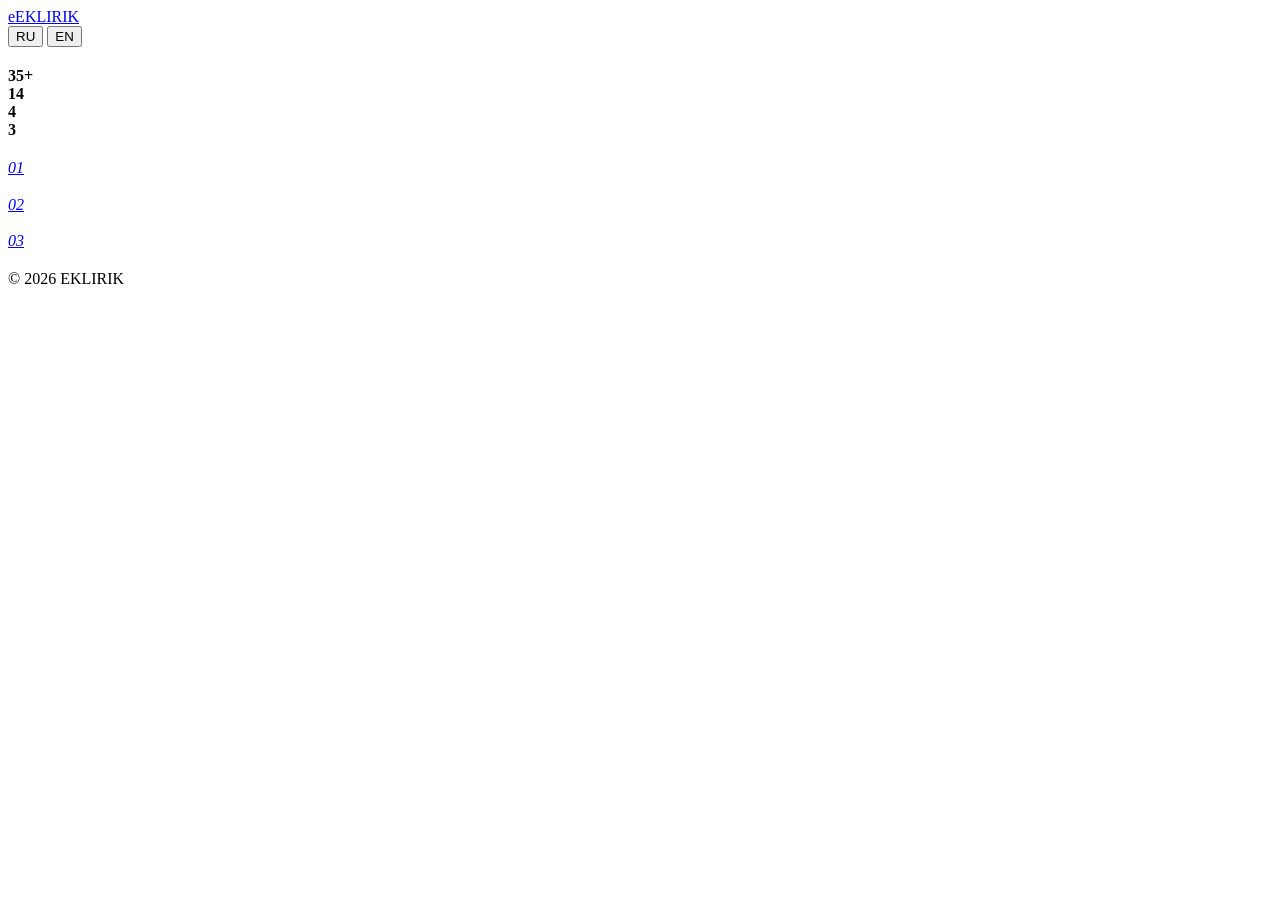
==== index.html @ fb3bee5d "Add files via upload" ====
<!doctype html>
<html lang="ru">
<head>
<meta charset="utf-8">
<meta name="viewport" content="width=device-width, initial-scale=1">
<title>EKLIRIK — 3D, брендинг, игры</title>
<meta name="description" content="Портфолио студии EKLIRIK: 3D-персонажи со скелетом и анимациями, фирменные стили и логотипы, игры для Roblox.">
<meta property="og:title" content="EKLIRIK — 3D, branding, games">
<meta property="og:description" content="3D characters, brand identities and Roblox games.">
<meta property="og:image" content="media/og.jpg">
<meta name="theme-color" content="#0f0f11">
<link rel="icon" href="assets/favicon.svg" type="image/svg+xml">
<link rel="preconnect" href="https://fonts.googleapis.com">
<link rel="preconnect" href="https://fonts.gstatic.com" crossorigin>
<link href="https://fonts.googleapis.com/css2?family=Manrope:wght@400;500;600;700&family=Unbounded:wght@500;600;700;800&display=swap" rel="stylesheet">
<link rel="stylesheet" href="assets/style.css">
</head>
<body>

<header class="top" id="top">
  <a class="brand" href="#hero" aria-label="EKLIRIK">
    <span class="brand__mark">e</span><span class="brand__name">EKLIRIK</span>
  </a>
  <nav class="nav" aria-label="Main">
    <a href="#models" data-i18n="nav_3d"></a>
    <a href="#branding" data-i18n="nav_brand"></a>
    <a href="#games" data-i18n="nav_games"></a>
    <a href="#contact" data-i18n="nav_contact"></a>
  </nav>
  <div class="lang" role="group" aria-label="Language">
    <button type="button" data-lang="ru">RU</button>
    <button type="button" data-lang="en">EN</button>
  </div>
</header>

<main>
  <section class="hero" id="hero">
    <div class="hero__glow" aria-hidden="true"></div>
    <div class="wrap hero__inner">
      <p class="kicker" data-i18n="hero_kicker"></p>
      <h1 class="hero__title" data-i18n-html="hero_title"></h1>
      <p class="hero__text" data-i18n="hero_text"></p>
      <div class="hero__cta">
        <a class="btn btn--accent" href="#models" data-i18n="hero_cta1"></a>
        <a class="btn btn--ghost" href="#contact" data-i18n="hero_cta2"></a>
      </div>
    </div>
    <div class="marquee" aria-hidden="true"><div class="marquee__track" id="marquee"></div></div>
    <div class="wrap stats">
      <div class="stat"><b>35+</b><span data-i18n="s1"></span></div>
      <div class="stat"><b>14</b><span data-i18n="s2"></span></div>
      <div class="stat"><b>4</b><span data-i18n="s3"></span></div>
      <div class="stat"><b>3</b><span data-i18n="s4"></span></div>
    </div>
  </section>

  <section class="services wrap" aria-labelledby="srv-t">
    <h2 class="services__title" id="srv-t" data-i18n="srv_t"></h2>
    <div class="services__grid">
      <a class="srv" href="#models"><i>01</i><h3 data-i18n="srv1_t"></h3><p data-i18n="srv1_d"></p></a>
      <a class="srv" href="#branding"><i>02</i><h3 data-i18n="srv2_t"></h3><p data-i18n="srv2_d"></p></a>
      <a class="srv" href="#games"><i>03</i><h3 data-i18n="srv3_t"></h3><p data-i18n="srv3_d"></p></a>
    </div>
  </section>

  <section class="section" id="models">
    <div class="wrap">
      <div class="head">
        <p class="kicker" data-i18n="sec3d_k"></p>
        <h2 data-i18n="sec3d_t"></h2>
        <p class="head__text" data-i18n="sec3d_d"></p>
      </div>
      <div class="grid3d" id="grid3d"></div>
    </div>
  </section>

  <section class="section section--paper" id="branding">
    <div class="wrap">
      <div class="head">
        <p class="kicker" data-i18n="secbrand_k"></p>
        <h2 data-i18n="secbrand_t"></h2>
        <p class="head__text" data-i18n="secbrand_d"></p>
      </div>
      <div class="brands" id="brands"></div>
    </div>
  </section>

  <section class="section section--dark" id="games">
    <div class="wrap">
      <div class="head">
        <p class="kicker" data-i18n="secgames_k"></p>
        <h2 data-i18n="secgames_t"></h2>
        <p class="head__text" data-i18n="secgames_d"></p>
      </div>
      <div class="games" id="gamesList"></div>
    </div>
  </section>

  <section class="contact" id="contact">
    <div class="wrap contact__inner">
      <h2 data-i18n-html="contact_t"></h2>
      <div>
        <p data-i18n="contact_d"></p>
        <div class="contact__btns" id="contactBtns"></div>
      </div>
    </div>
  </section>
</main>

<footer class="foot wrap">
  <span>© 2026 EKLIRIK</span>
  <span data-i18n="footer"></span>
</footer>

<!-- Окно просмотра работы -->
<div class="modal" id="modal" role="dialog" aria-modal="true" aria-labelledby="mTitle" hidden>
  <div class="modal__box">
    <div class="viewer">
      <div class="stage" id="stage"><div class="stage__inner" id="stageInner"></div></div>
      <button class="vbtn vbtn--prev" id="shotPrev" type="button" aria-label="‹">‹</button>
      <button class="vbtn vbtn--next" id="shotNext" type="button" aria-label="›">›</button>
      <div class="tools">
        <button type="button" id="zOut" data-i18n-title="m_zoom_out">−</button>
        <button type="button" id="zFit" data-i18n-title="m_fit">⤢</button>
        <button type="button" id="zIn" data-i18n-title="m_zoom_in">+</button>
        <button type="button" id="zFull" data-i18n-title="m_full">⛶</button>
      </div>
      <p class="hint" id="hint"></p>
      <div class="thumbs" id="thumbs"></div>
    </div>
    <aside class="info" id="info"></aside>
    <button class="close" id="mClose" type="button" data-i18n-title="m_close" aria-label="Close">×</button>
  </div>
</div>

<script src="assets/media.js"></script>
<script src="assets/content.js"></script>
<script src="assets/app.js"></script>
</body>
</html>
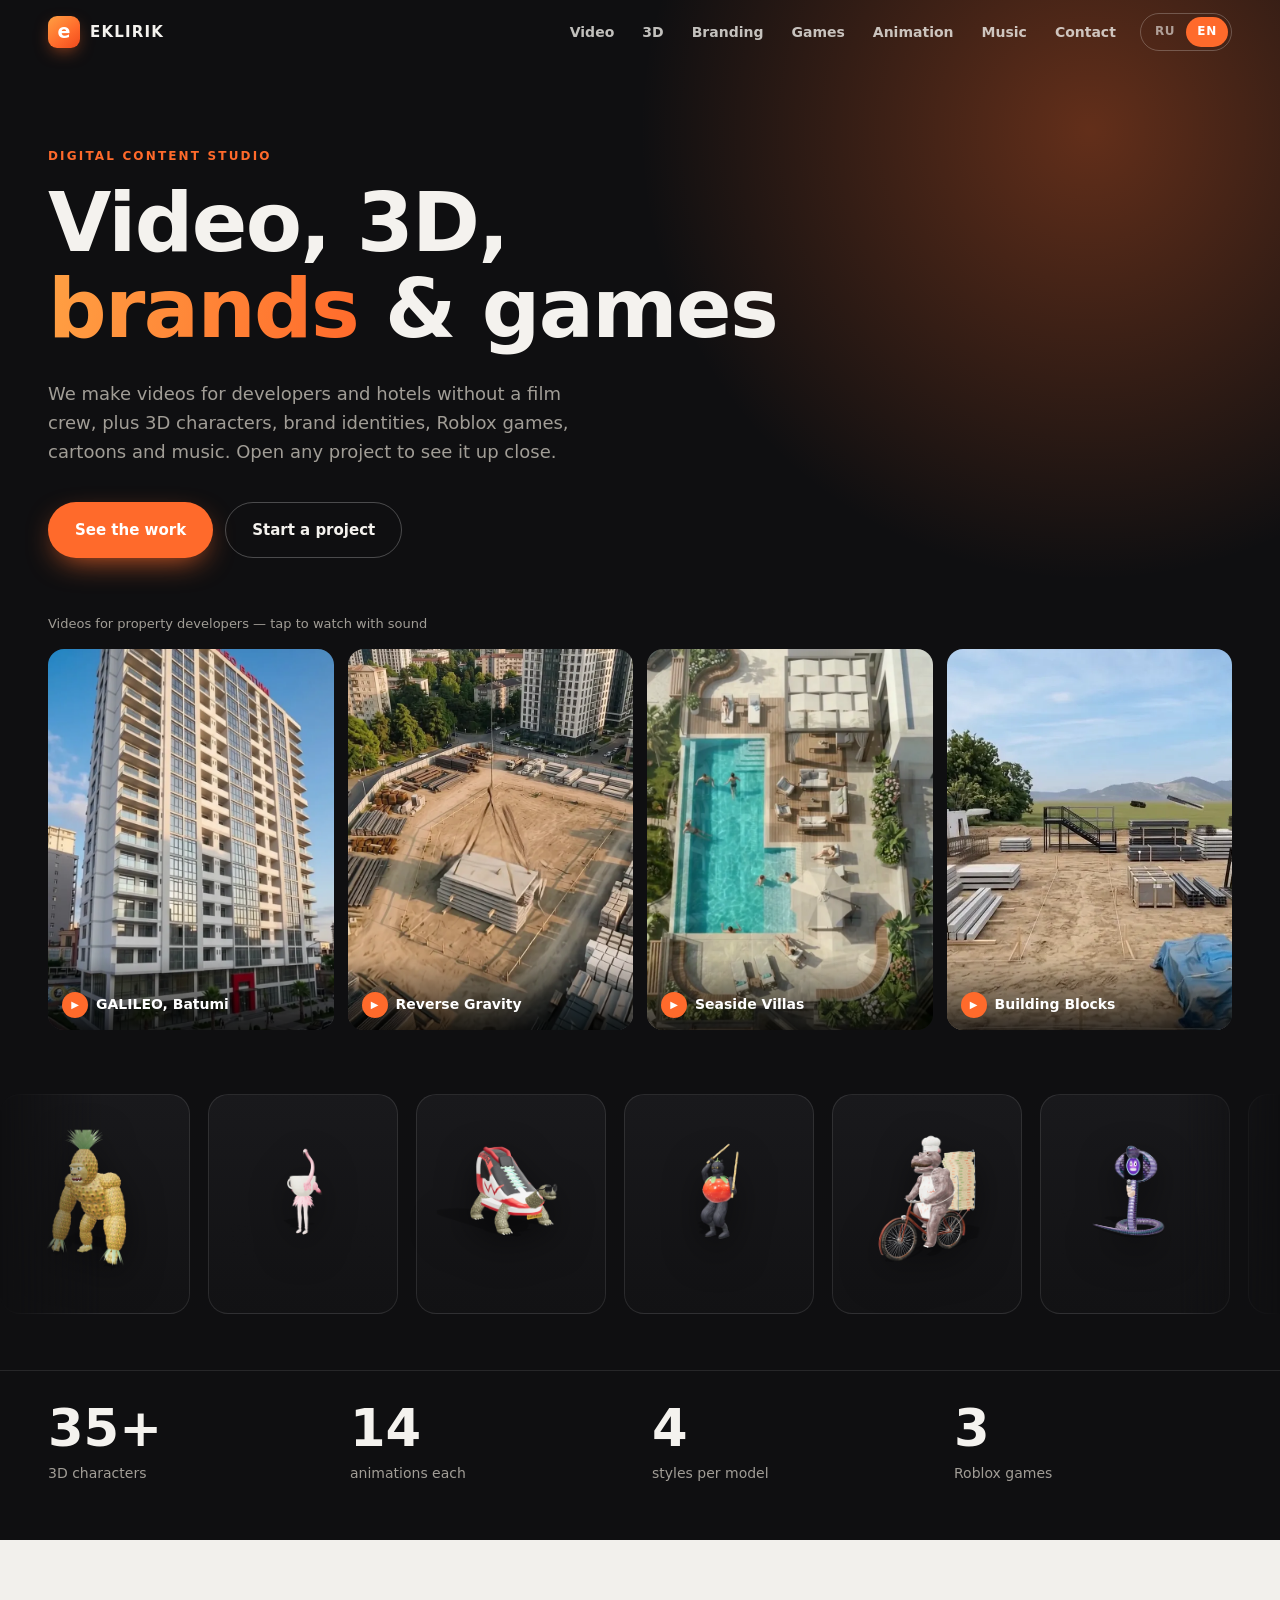
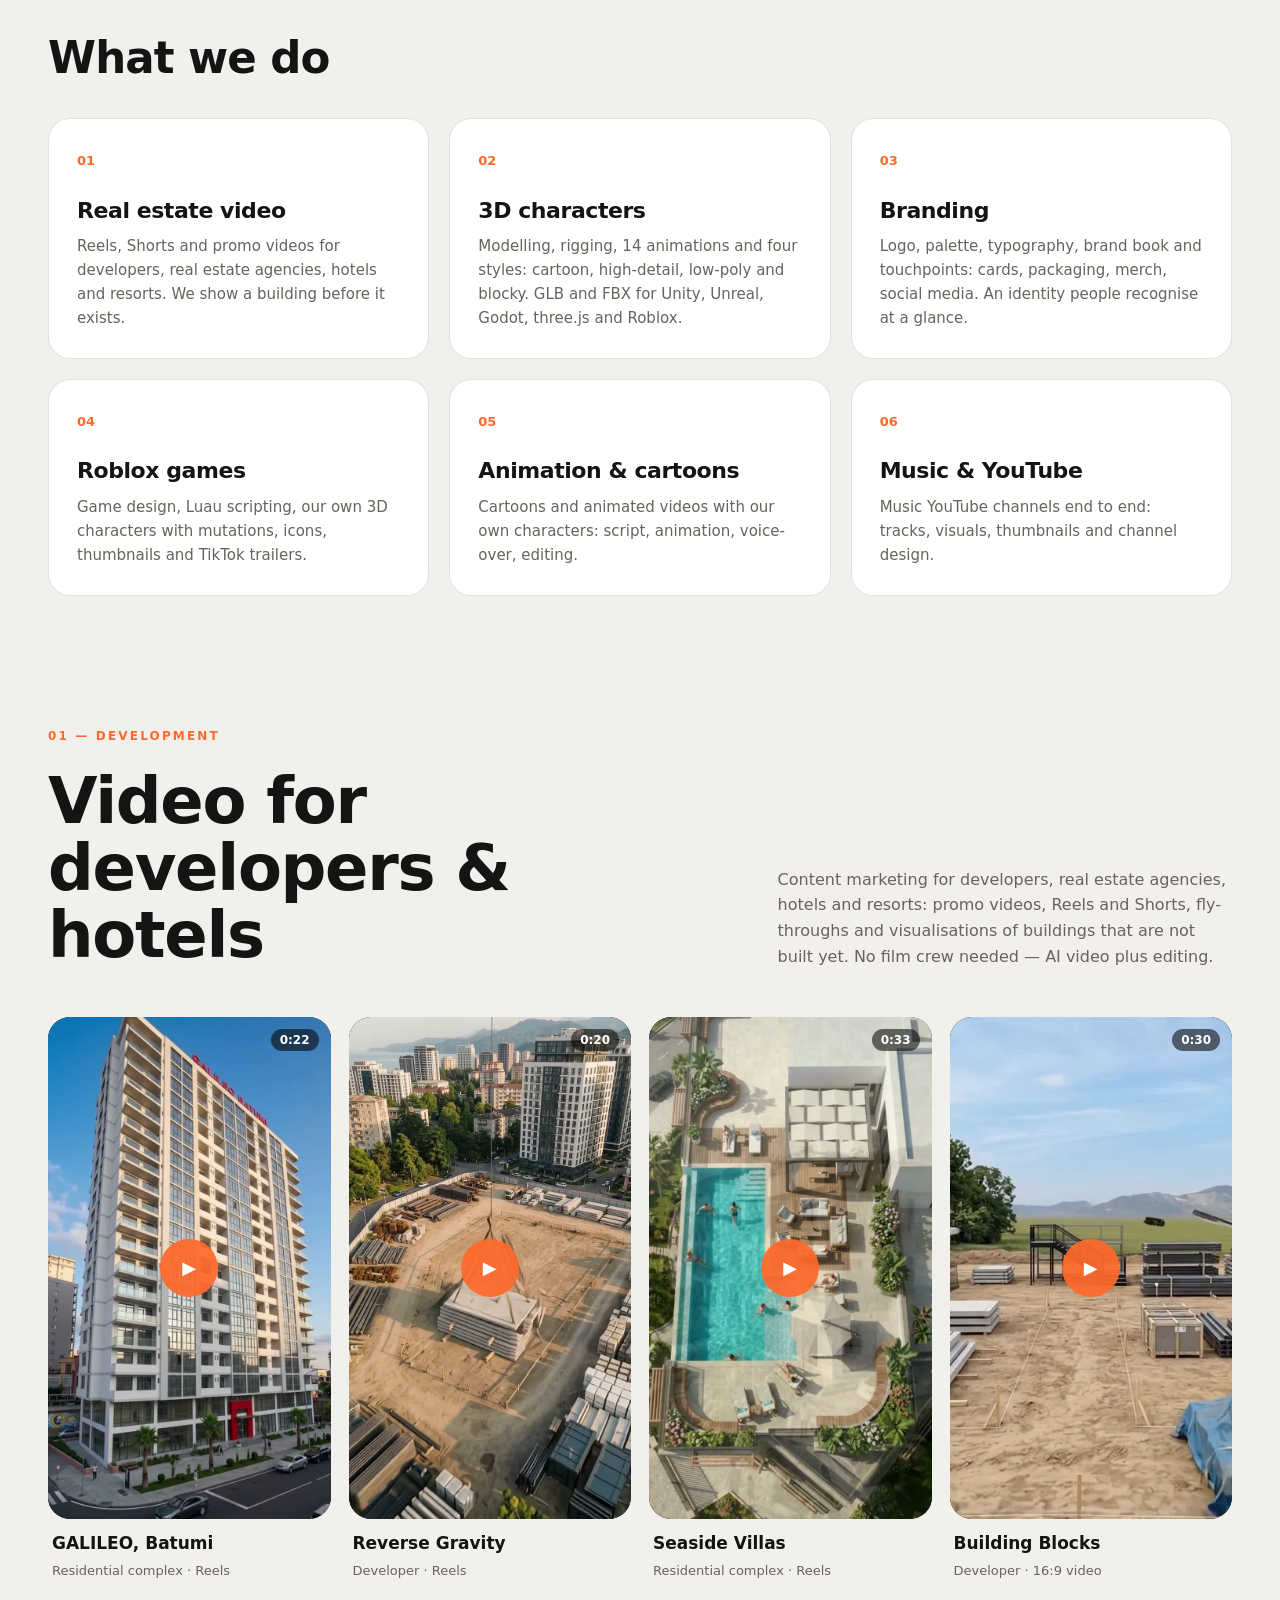
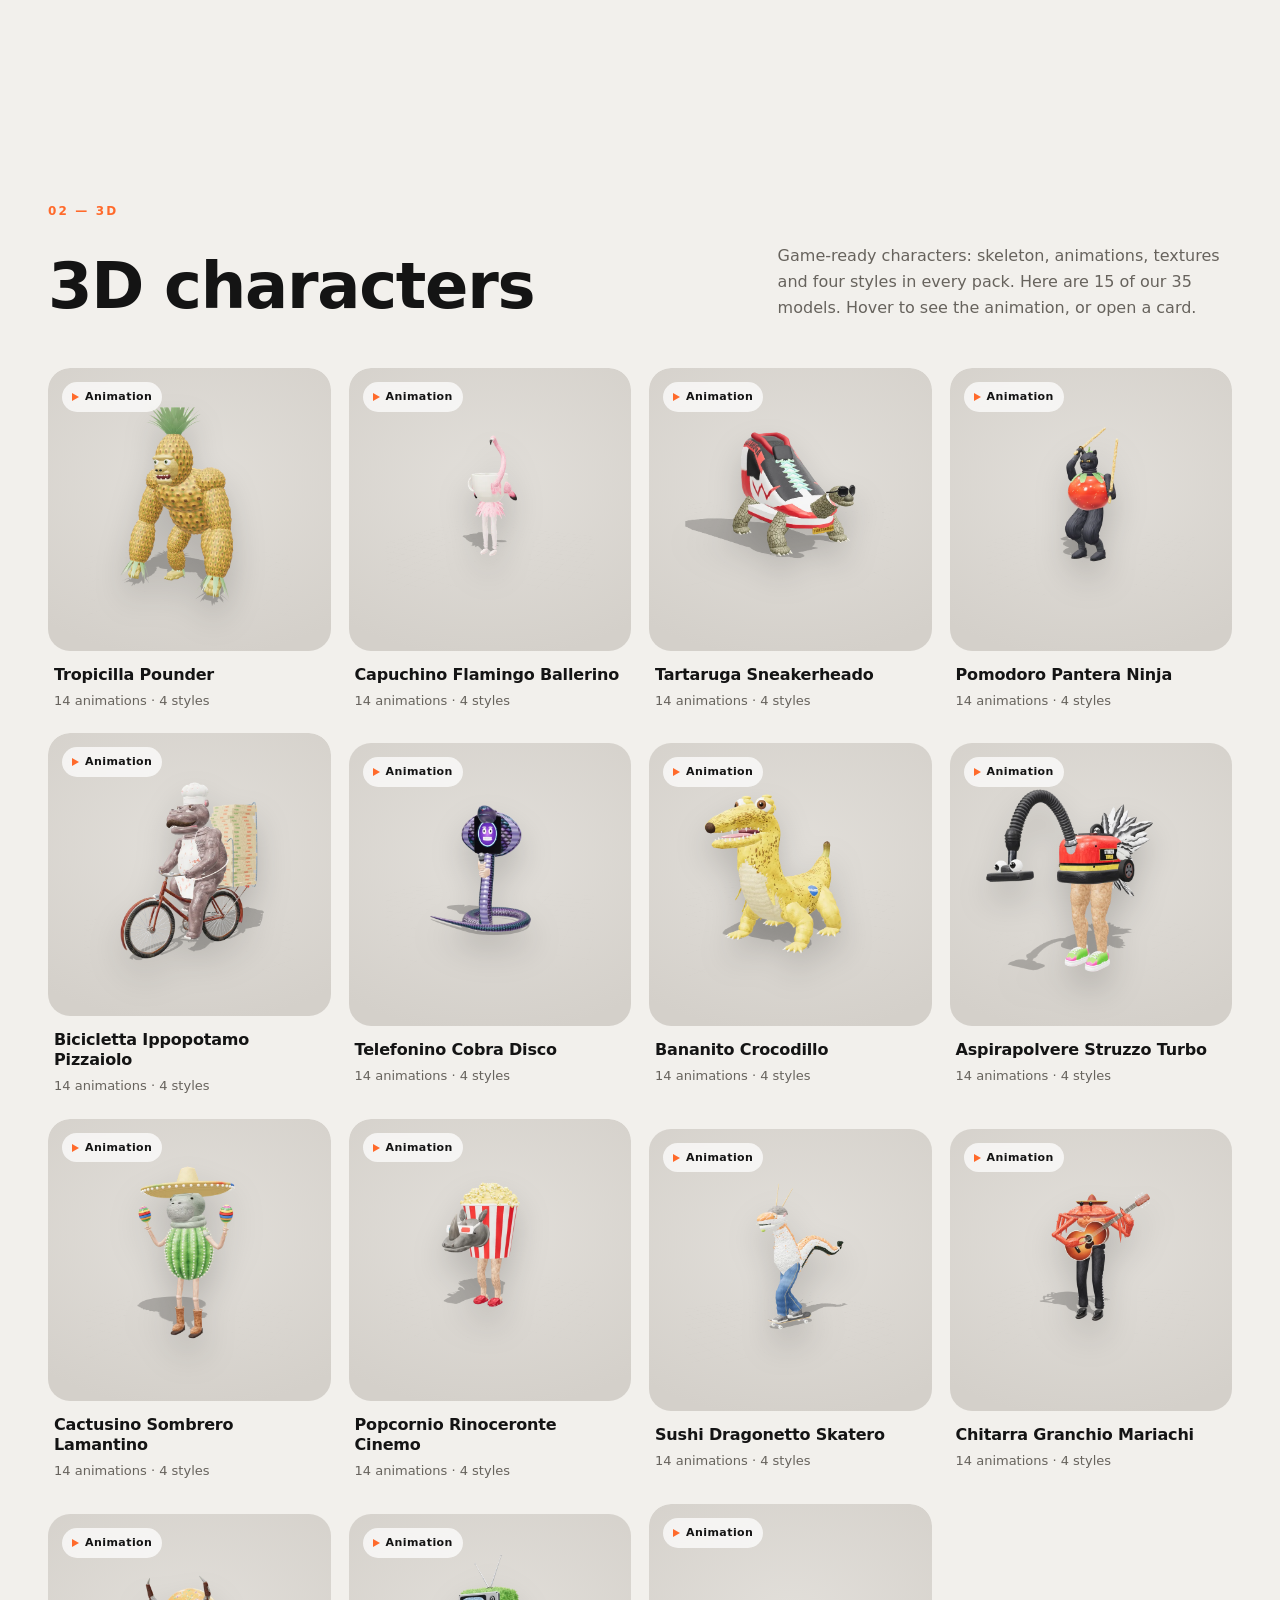
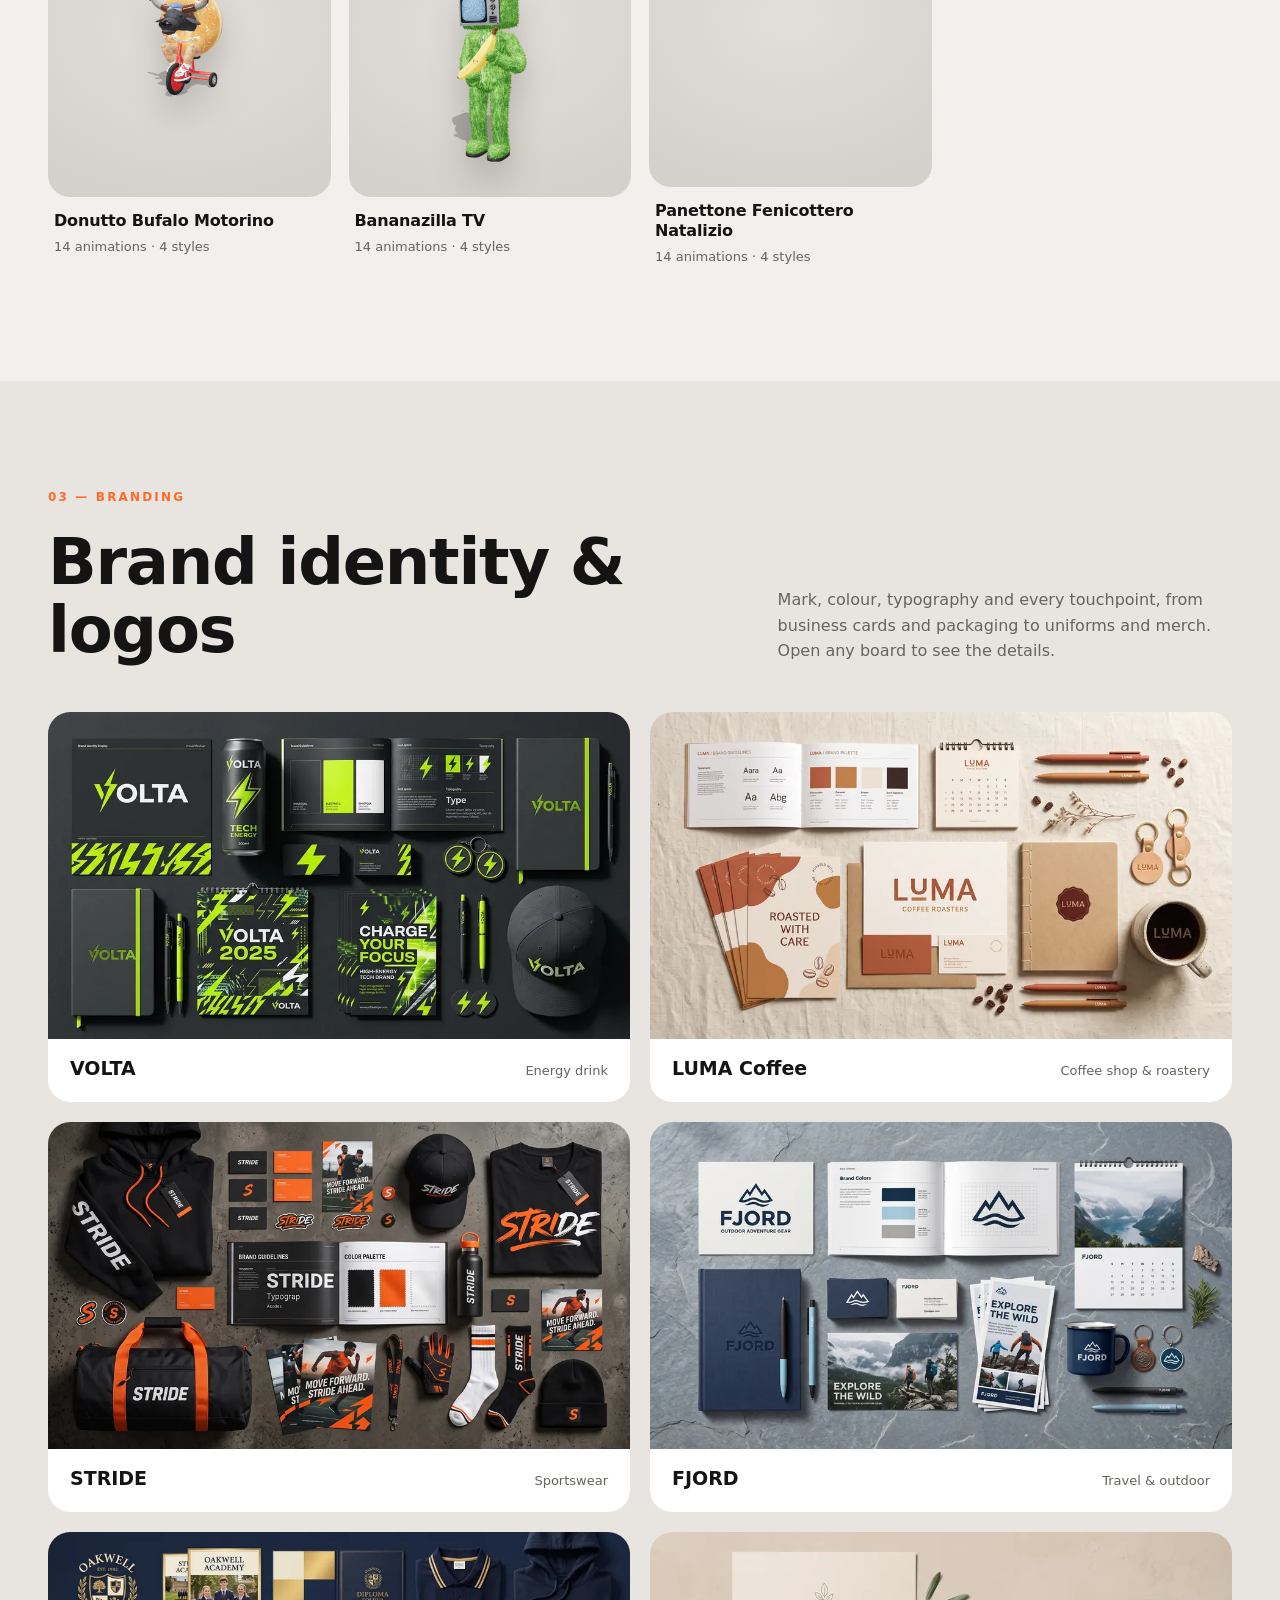
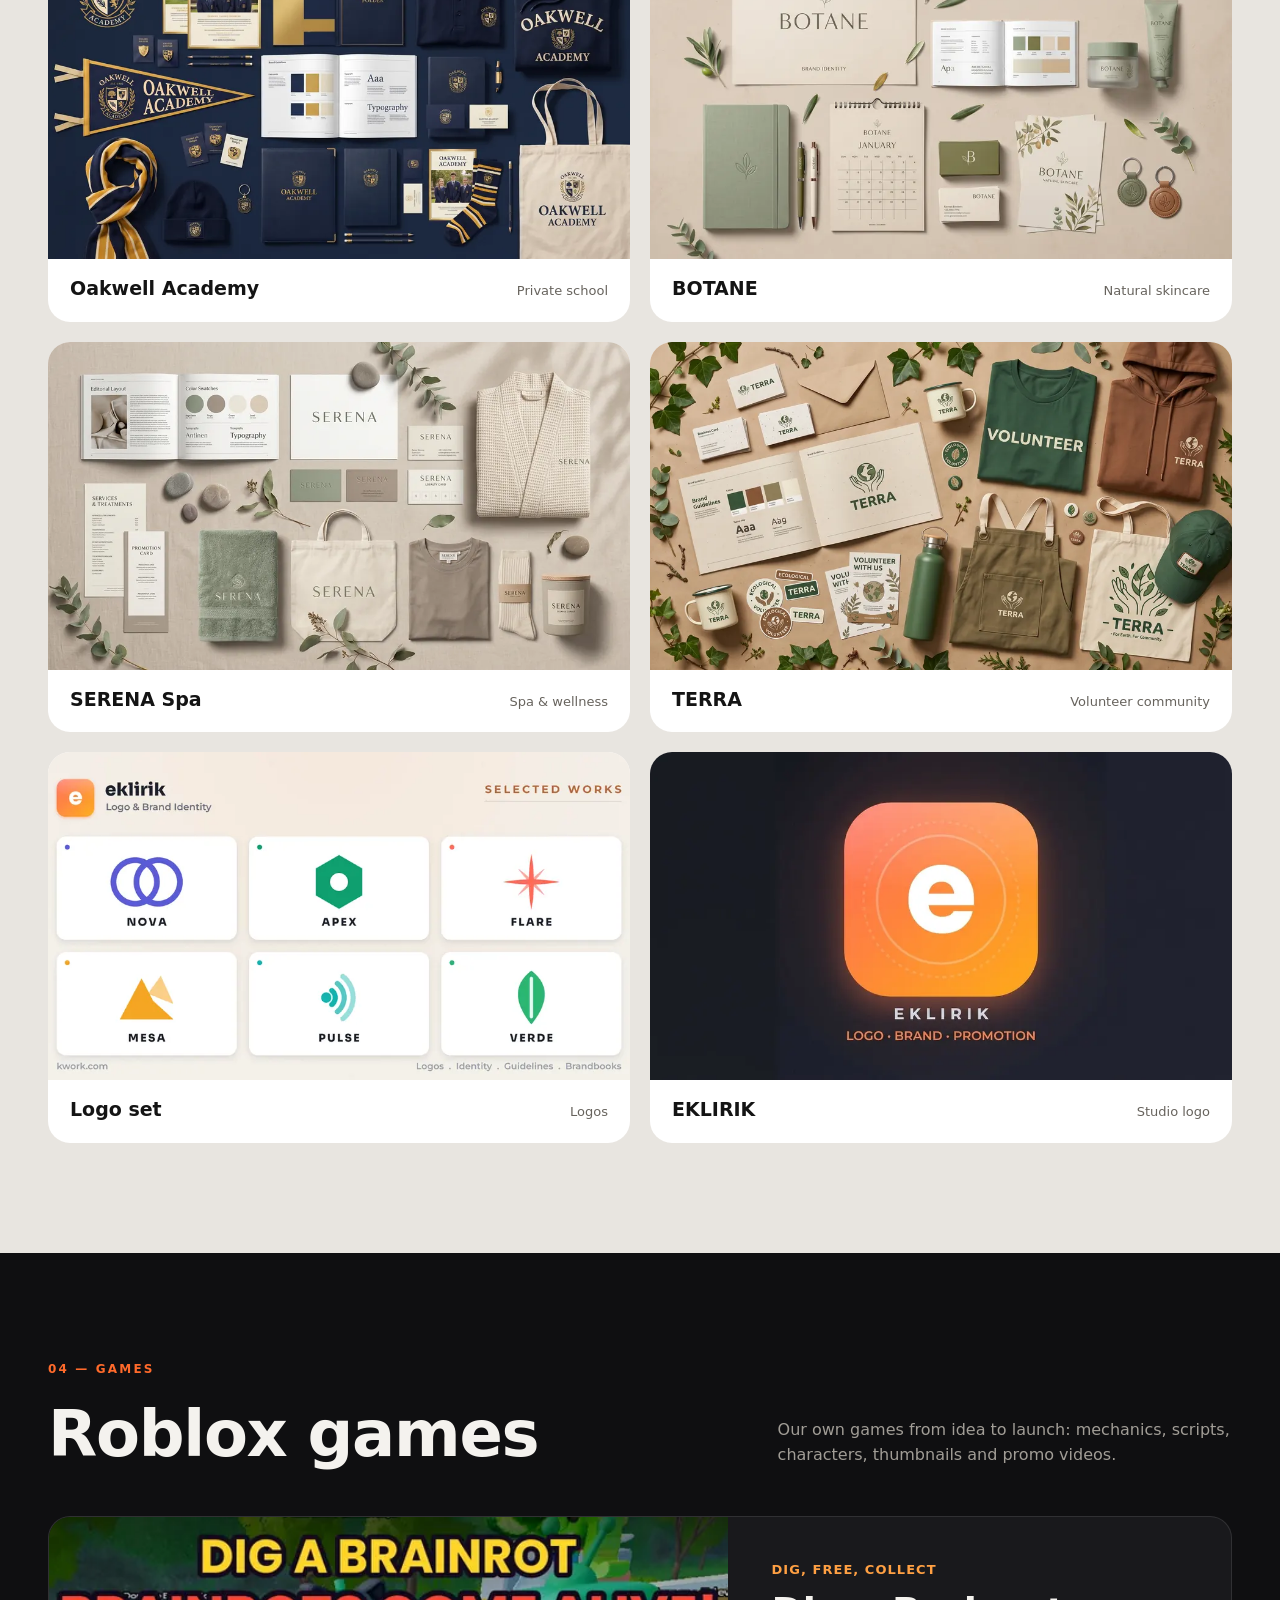
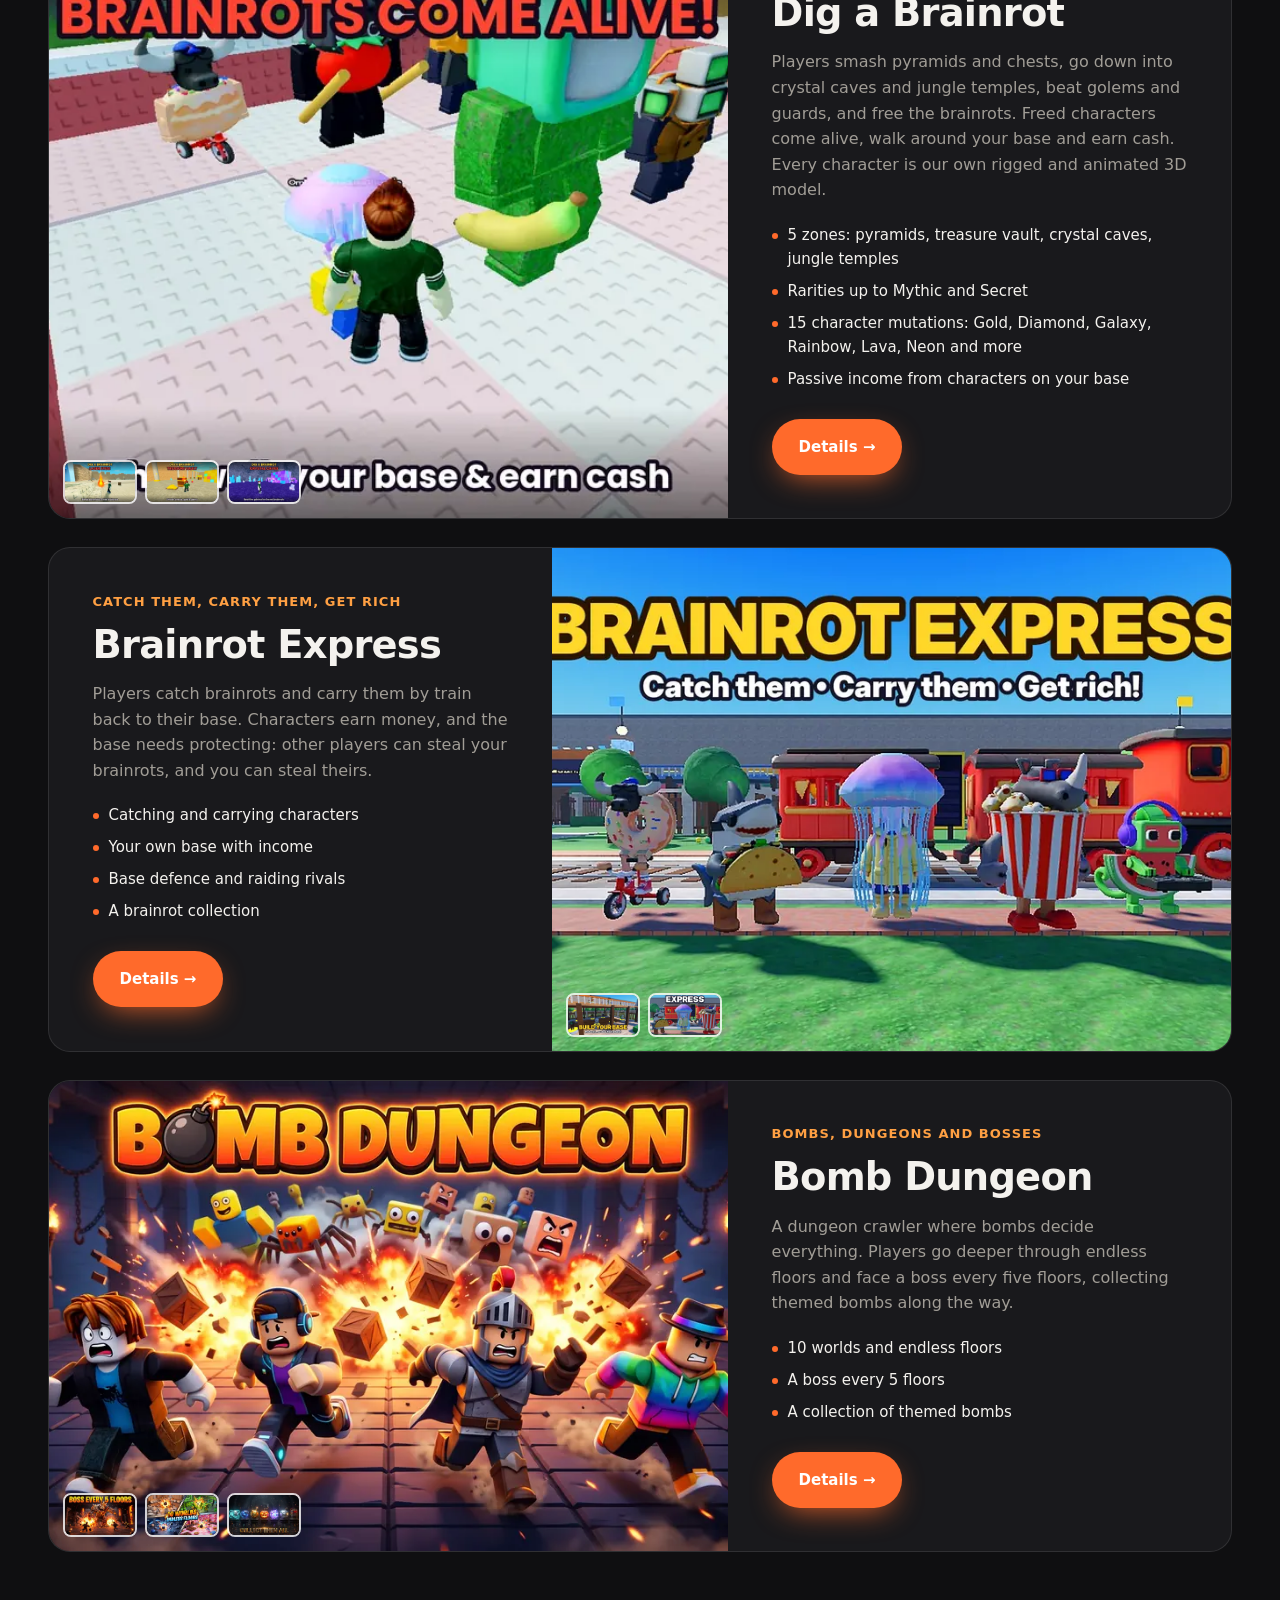
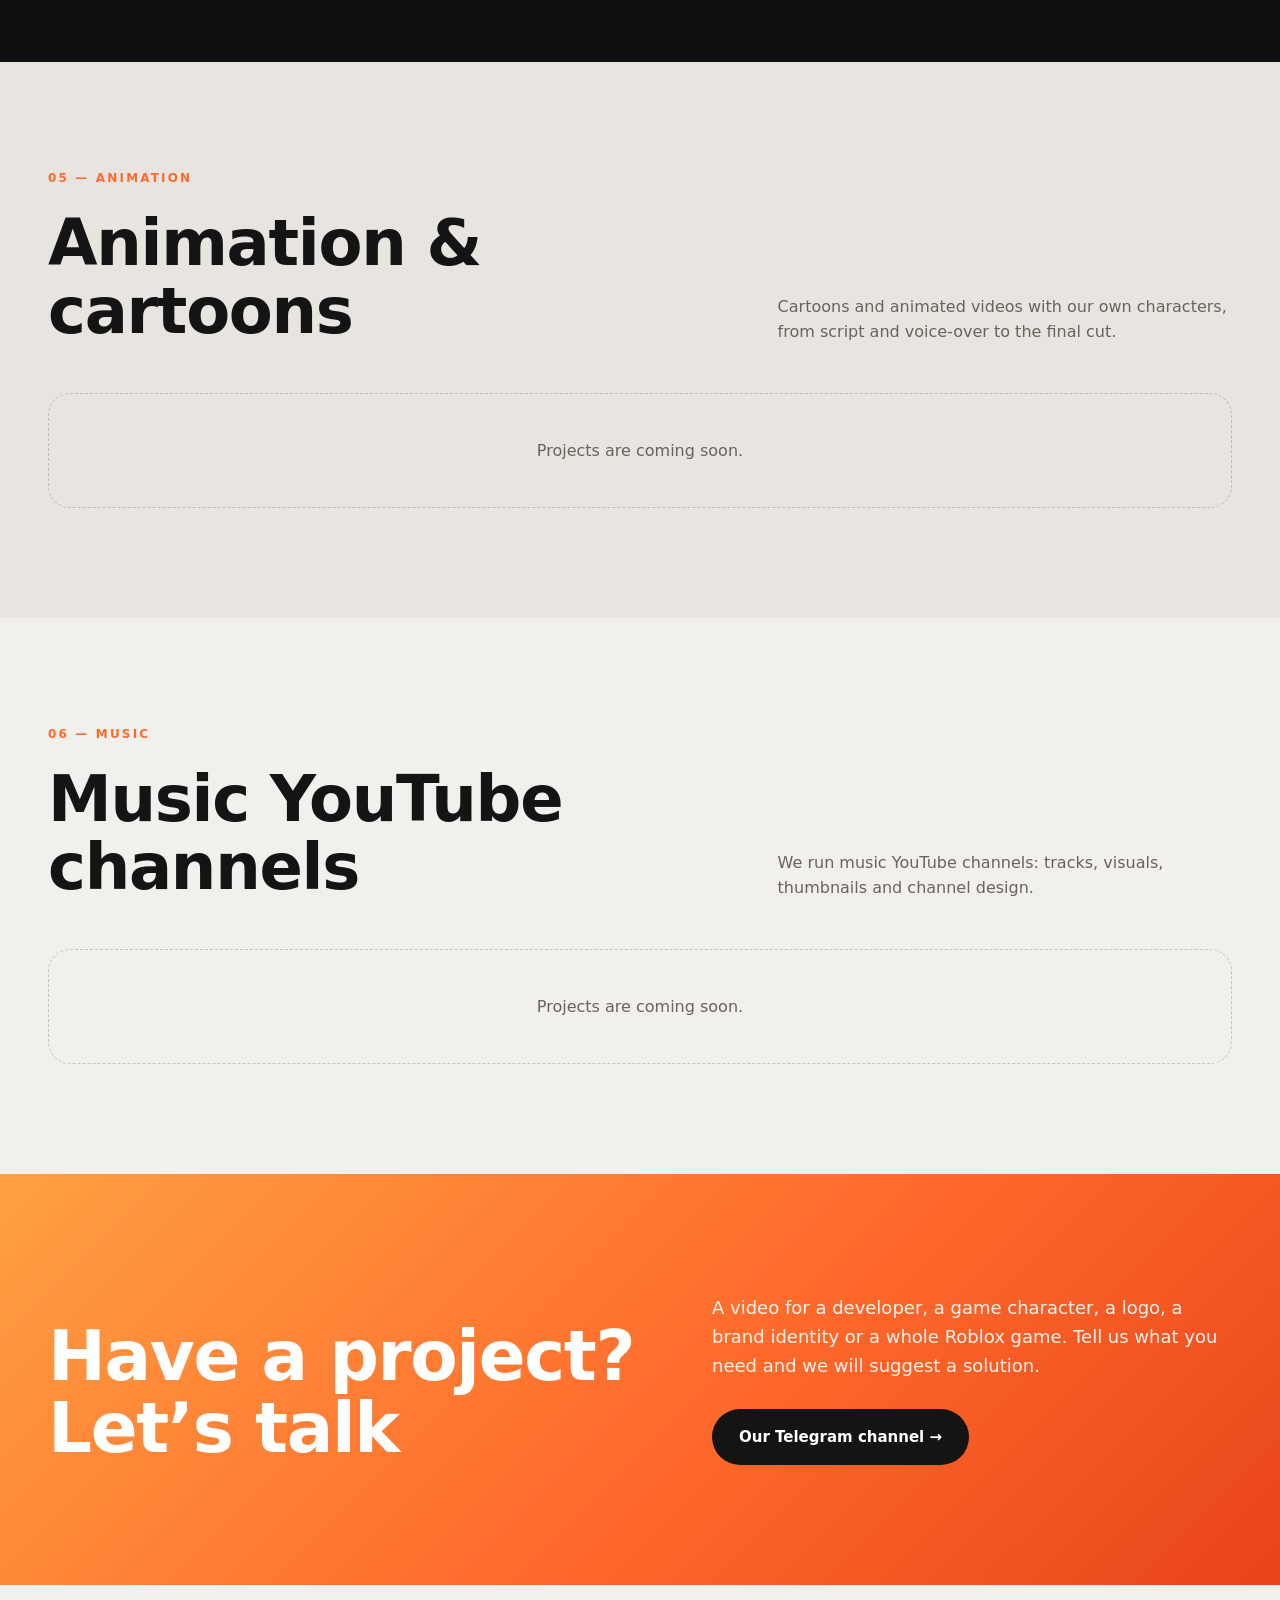
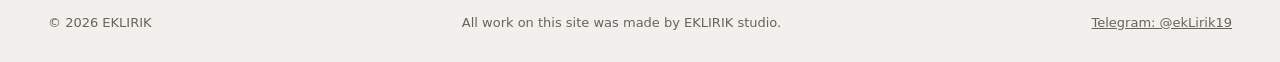
==== commit 4a407e7d: "Add files via upload" ====
--- a/index.html
+++ b/index.html
@@ -3,8 +3,8 @@
 <head>
 <meta charset="utf-8">
 <meta name="viewport" content="width=device-width, initial-scale=1">
-<title>EKLIRIK — 3D, брендинг, игры</title>
-<meta name="description" content="Портфолио студии EKLIRIK: 3D-персонажи со скелетом и анимациями, фирменные стили и логотипы, игры для Roblox.">
+<title>EKLIRIK — видео, 3D, брендинг, игры</title>
+<meta name="description" content="Портфолио студии EKLIRIK: видео для застройщиков и отелей, 3D-персонажи, фирменные стили и логотипы, игры для Roblox, анимация и музыка.">
 <meta property="og:title" content="EKLIRIK — 3D, branding, games">
 <meta property="og:description" content="3D characters, brand identities and Roblox games.">
 <meta property="og:image" content="media/og.jpg">
@@ -22,9 +22,12 @@
     <span class="brand__mark">e</span><span class="brand__name">EKLIRIK</span>
   </a>
   <nav class="nav" aria-label="Main">
+    <a href="#video" data-i18n="nav_video"></a>
     <a href="#models" data-i18n="nav_3d"></a>
     <a href="#branding" data-i18n="nav_brand"></a>
     <a href="#games" data-i18n="nav_games"></a>
+    <a href="#animation" data-i18n="nav_anim"></a>
+    <a href="#music" data-i18n="nav_music"></a>
     <a href="#contact" data-i18n="nav_contact"></a>
   </nav>
   <div class="lang" role="group" aria-label="Language">
@@ -41,9 +44,13 @@
       <h1 class="hero__title" data-i18n-html="hero_title"></h1>
       <p class="hero__text" data-i18n="hero_text"></p>
       <div class="hero__cta">
-        <a class="btn btn--accent" href="#models" data-i18n="hero_cta1"></a>
+        <a class="btn btn--accent" href="#video" data-i18n="hero_cta1"></a>
         <a class="btn btn--ghost" href="#contact" data-i18n="hero_cta2"></a>
       </div>
+    </div>
+    <div class="wrap hero__reels">
+      <p class="hero__reels-cap" data-i18n="hero_reels"></p>
+      <div class="hreels" id="heroReels"></div>
     </div>
     <div class="marquee" aria-hidden="true"><div class="marquee__track" id="marquee"></div></div>
     <div class="wrap stats">
@@ -57,9 +64,23 @@
   <section class="services wrap" aria-labelledby="srv-t">
     <h2 class="services__title" id="srv-t" data-i18n="srv_t"></h2>
     <div class="services__grid">
-      <a class="srv" href="#models"><i>01</i><h3 data-i18n="srv1_t"></h3><p data-i18n="srv1_d"></p></a>
-      <a class="srv" href="#branding"><i>02</i><h3 data-i18n="srv2_t"></h3><p data-i18n="srv2_d"></p></a>
-      <a class="srv" href="#games"><i>03</i><h3 data-i18n="srv3_t"></h3><p data-i18n="srv3_d"></p></a>
+      <a class="srv" href="#video"><i>01</i><h3 data-i18n="srv4_t"></h3><p data-i18n="srv4_d"></p></a>
+      <a class="srv" href="#models"><i>02</i><h3 data-i18n="srv1_t"></h3><p data-i18n="srv1_d"></p></a>
+      <a class="srv" href="#branding"><i>03</i><h3 data-i18n="srv2_t"></h3><p data-i18n="srv2_d"></p></a>
+      <a class="srv" href="#games"><i>04</i><h3 data-i18n="srv3_t"></h3><p data-i18n="srv3_d"></p></a>
+      <a class="srv" href="#animation"><i>05</i><h3 data-i18n="srv5_t"></h3><p data-i18n="srv5_d"></p></a>
+      <a class="srv" href="#music"><i>06</i><h3 data-i18n="srv6_t"></h3><p data-i18n="srv6_d"></p></a>
+    </div>
+  </section>
+
+  <section class="section" id="video">
+    <div class="wrap">
+      <div class="head">
+        <p class="kicker" data-i18n="secvid_k"></p>
+        <h2 data-i18n="secvid_t"></h2>
+        <p class="head__text" data-i18n="secvid_d"></p>
+      </div>
+      <div class="reels" id="reels"></div>
     </div>
   </section>
 
@@ -96,6 +117,28 @@
     </div>
   </section>
 
+  <section class="section section--paper" id="animation">
+    <div class="wrap">
+      <div class="head">
+        <p class="kicker" data-i18n="secanim_k"></p>
+        <h2 data-i18n="secanim_t"></h2>
+        <p class="head__text" data-i18n="secanim_d"></p>
+      </div>
+      <p class="soonbox" data-i18n="soon_text"></p>
+    </div>
+  </section>
+
+  <section class="section" id="music">
+    <div class="wrap">
+      <div class="head">
+        <p class="kicker" data-i18n="secmusic_k"></p>
+        <h2 data-i18n="secmusic_t"></h2>
+        <p class="head__text" data-i18n="secmusic_d"></p>
+      </div>
+      <p class="soonbox" data-i18n="soon_text"></p>
+    </div>
+  </section>
+
   <section class="contact" id="contact">
     <div class="wrap contact__inner">
       <h2 data-i18n-html="contact_t"></h2>
@@ -110,6 +153,7 @@
 <footer class="foot wrap">
   <span>© 2026 EKLIRIK</span>
   <span data-i18n="footer"></span>
+  <a href="https://t.me/ekLirik19" target="_blank" rel="noopener">Telegram: @ekLirik19</a>
 </footer>
 
 <!-- Окно просмотра работы -->
--- a/assets/style.css
+++ b/assets/style.css
@@ -0,0 +1,361 @@
+:root {
+  --bg: #f2f0ec;
+  --paper: #e8e5e0;
+  --ink: #141414;
+  --muted: #67635d;
+  --line: rgba(20, 20, 20, .12);
+  --dark: #0f0f11;
+  --dark-2: #19191c;
+  --dark-line: rgba(255, 255, 255, .1);
+  --on-dark: #f4f2ee;
+  --on-dark-muted: #a19d96;
+  --accent: #ff6a2b;
+  --accent-2: #ffa043;
+  --card3d: #d4d0ca;
+  --radius: 22px;
+  --display: 'Unbounded', 'Segoe UI', system-ui, sans-serif;
+  --text: 'Manrope', 'Segoe UI', system-ui, sans-serif;
+  --gutter: clamp(16px, 4vw, 48px);
+}
+
+* { box-sizing: border-box; }
+html { scroll-behavior: smooth; scroll-padding-top: 72px; -webkit-text-size-adjust: 100%; }
+body {
+  margin: 0; background: var(--bg); color: var(--ink);
+  font: 16px/1.6 var(--text); -webkit-font-smoothing: antialiased; overflow-x: hidden;
+}
+body.lock { overflow: hidden; }
+img, video { display: block; max-width: 100%; }
+a { color: inherit; }
+button { font: inherit; color: inherit; cursor: pointer; }
+h1, h2, h3 { font-family: var(--display); font-weight: 700; letter-spacing: -.02em; line-height: 1.05; margin: 0; }
+.wrap { width: 100%; max-width: 1320px; margin: 0 auto; padding: 0 var(--gutter); }
+.kicker {
+  margin: 0 0 18px; font: 600 12px/1 var(--text); letter-spacing: .18em; text-transform: uppercase; color: var(--accent);
+}
+:focus-visible { outline: 2px solid var(--accent); outline-offset: 3px; }
+
+/* ---------- header ---------- */
+.top {
+  position: fixed; inset: 0 0 auto; z-index: 50; height: 64px;
+  display: flex; align-items: center; gap: 24px; padding: 0 var(--gutter);
+  color: var(--on-dark); transition: background .3s, color .3s, box-shadow .3s;
+}
+.top.scrolled { background: rgba(242, 240, 236, .86); color: var(--ink); backdrop-filter: blur(14px); box-shadow: 0 1px 0 var(--line); }
+.top.on-dark.scrolled { background: rgba(15, 15, 17, .82); color: var(--on-dark); box-shadow: 0 1px 0 var(--dark-line); }
+.brand { display: flex; align-items: center; gap: 10px; text-decoration: none; margin-right: auto; }
+.brand__mark {
+  width: 32px; height: 32px; border-radius: 9px; display: grid; place-items: center;
+  background: linear-gradient(140deg, var(--accent-2), var(--accent) 60%, #f04a1c);
+  color: #fff; font: 700 19px/1 var(--display); padding-bottom: 2px;
+  box-shadow: 0 6px 18px -6px rgba(255, 106, 43, .8);
+}
+.brand__name { font: 700 15px/1 var(--display); letter-spacing: .08em; }
+.nav { display: flex; gap: 28px; }
+.nav a { text-decoration: none; font-weight: 600; font-size: 14px; opacity: .78; transition: opacity .2s; }
+.nav a:hover, .nav a.active { opacity: 1; }
+.lang { display: flex; padding: 3px; border-radius: 99px; border: 1px solid currentColor; border-color: color-mix(in srgb, currentColor 25%, transparent); }
+.lang button { border: 0; background: none; padding: 5px 11px; border-radius: 99px; font-size: 12px; font-weight: 700; letter-spacing: .06em; opacity: .6; }
+.lang button[aria-pressed="true"] { background: var(--accent); color: #fff; opacity: 1; }
+
+/* ---------- hero ---------- */
+.hero {
+  position: relative; background: var(--dark); color: var(--on-dark);
+  padding: 150px 0 56px; overflow: hidden; isolation: isolate;
+}
+.hero__glow {
+  position: absolute; z-index: -1; width: 900px; height: 900px; right: -260px; top: -320px; border-radius: 50%;
+  background: radial-gradient(closest-side, rgba(255, 106, 43, .35), rgba(255, 106, 43, 0));
+  animation: glow 9s ease-in-out infinite alternate;
+}
+@keyframes glow { to { transform: translate(-120px, 80px) scale(1.12); } }
+.hero__title { font-size: clamp(40px, 6.4vw, 100px); font-weight: 800; max-width: 13ch; }
+.hero__title em { font-style: normal; background: linear-gradient(100deg, var(--accent-2), var(--accent)); -webkit-background-clip: text; background-clip: text; color: transparent; }
+.hero__text { max-width: 560px; margin: 28px 0 0; color: var(--on-dark-muted); font-size: 18px; }
+.hero__cta { display: flex; flex-wrap: wrap; gap: 12px; margin-top: 36px; }
+.btn {
+  display: inline-flex; align-items: center; gap: 10px; padding: 15px 26px; border-radius: 99px;
+  font-weight: 700; font-size: 15px; text-decoration: none; border: 1px solid transparent; transition: transform .2s, background .2s;
+}
+.btn:hover { transform: translateY(-2px); }
+.btn--accent { background: var(--accent); color: #fff; box-shadow: 0 10px 30px -10px rgba(255, 106, 43, .9); }
+.btn--ghost { border-color: rgba(255, 255, 255, .25); color: var(--on-dark); }
+.btn--dark { background: var(--ink); color: #fff; }
+.btn--line { border-color: var(--line); }
+
+.marquee { margin: 64px 0 0; overflow: hidden; mask-image: linear-gradient(90deg, transparent, #000 8%, #000 92%, transparent); }
+.marquee__track { display: flex; gap: 18px; width: max-content; animation: marquee 60s linear infinite; }
+.marquee:hover .marquee__track { animation-play-state: paused; }
+@keyframes marquee { to { transform: translateX(-50%); } }
+.mq {
+  flex: none; width: 190px; height: 220px; border-radius: 20px; padding: 14px;
+  background: linear-gradient(180deg, var(--dark-2), #121214); border: 1px solid var(--dark-line);
+  display: grid; place-items: center; cursor: pointer; transition: border-color .2s, transform .3s;
+}
+.mq:hover { border-color: rgba(255, 106, 43, .6); transform: translateY(-4px); }
+.mq img { width: 100%; height: 100%; object-fit: contain; filter: drop-shadow(0 14px 18px rgba(0, 0, 0, .5)); }
+
+.stats { display: grid; grid-template-columns: repeat(4, 1fr); gap: 24px; margin-top: 56px; padding-top: 32px; border-top: 1px solid var(--dark-line); }
+.stat b { display: block; font: 700 clamp(32px, 4vw, 52px)/1 var(--display); }
+.stat span { display: block; margin-top: 8px; color: var(--on-dark-muted); font-size: 14px; }
+
+/* ---------- services ---------- */
+.services { padding-top: 96px; padding-bottom: 24px; }
+.services__title { font-size: clamp(28px, 3.4vw, 44px); margin-bottom: 36px; }
+.services__grid { display: grid; grid-template-columns: repeat(3, 1fr); gap: 20px; }
+.srv {
+  display: block; text-decoration: none; padding: 28px; border-radius: var(--radius);
+  background: #fff; border: 1px solid var(--line); transition: transform .25s, box-shadow .25s;
+}
+.srv:hover { transform: translateY(-4px); box-shadow: 0 24px 50px -30px rgba(0, 0, 0, .35); }
+.srv i { font: 700 13px/1 var(--display); font-style: normal; color: var(--accent); }
+.srv h3 { font-size: 22px; margin: 26px 0 12px; }
+.srv p { margin: 0; color: var(--muted); font-size: 15px; }
+
+/* ---------- sections ---------- */
+.section { padding: 110px 0; }
+.section--paper { background: var(--paper); }
+.section--dark { background: var(--dark); color: var(--on-dark); }
+.head { display: grid; grid-template-columns: minmax(0, 1.5fr) minmax(0, 1fr); gap: 8px 48px; align-items: end; margin-bottom: 48px; }
+.head .kicker { grid-column: 1 / -1; }
+.head h2 { font-size: clamp(34px, 5vw, 72px); }
+.head__text { margin: 0; color: var(--muted); max-width: 520px; justify-self: end; }
+.section--dark .head__text { color: var(--on-dark-muted); }
+
+/* ---------- 3D grid ---------- */
+.grid3d { display: grid; grid-template-columns: repeat(auto-fill, minmax(250px, 1fr)); gap: 18px; }
+.c3d {
+  position: relative; border: 0; padding: 0; text-align: left; background: none; border-radius: var(--radius);
+  overflow: hidden; transition: transform .3s;
+}
+.c3d:hover { transform: translateY(-4px); }
+.c3d__media {
+  position: relative; aspect-ratio: 1; border-radius: var(--radius); overflow: hidden;
+  background: radial-gradient(120% 90% at 50% 40%, #e2dfda, var(--card3d) 70%);
+}
+.c3d__media img.still {
+  position: absolute; inset: 8% 10% 6%; width: 80%; height: 86%; object-fit: contain;
+  filter: drop-shadow(0 18px 16px rgba(0, 0, 0, .18)); transition: opacity .35s, transform .5s;
+}
+.c3d__media video { position: absolute; inset: 0; width: 100%; height: 100%; object-fit: cover; opacity: 0; transition: opacity .35s; }
+.c3d.playing video { opacity: 1; }
+.c3d.playing img.still { opacity: 0; transform: scale(.96); }
+.c3d__badge {
+  position: absolute; left: 14px; top: 14px; z-index: 2; display: flex; align-items: center; gap: 6px;
+  padding: 6px 10px; border-radius: 99px; background: rgba(255, 255, 255, .72); backdrop-filter: blur(6px);
+  font-size: 11px; font-weight: 700; letter-spacing: .04em;
+}
+.c3d__badge::before { content: ''; width: 0; height: 0; border-left: 7px solid var(--accent); border-top: 4.5px solid transparent; border-bottom: 4.5px solid transparent; }
+.c3d__body { padding: 14px 6px 4px; }
+.c3d__name { font: 600 16px/1.25 var(--display); letter-spacing: -.01em; }
+.c3d__meta { margin-top: 6px; font-size: 13px; color: var(--muted); }
+
+/* ---------- branding ---------- */
+.brands { display: grid; grid-template-columns: repeat(2, 1fr); gap: 20px; }
+.bcard {
+  position: relative; display: block; padding: 0; border: 0; text-align: left; background: #fff;
+  border-radius: var(--radius); overflow: hidden; transition: transform .3s, box-shadow .3s;
+}
+.bcard:hover { transform: translateY(-4px); box-shadow: 0 30px 60px -36px rgba(0, 0, 0, .45); }
+.bcard__img { aspect-ratio: 16 / 9; overflow: hidden; background: #ddd; }
+.bcard__img img { width: 100%; height: 100%; object-fit: cover; transition: transform .8s cubic-bezier(.2, .7, .2, 1); }
+.bcard:hover .bcard__img img { transform: scale(1.04); }
+.bcard__body { display: flex; align-items: baseline; justify-content: space-between; gap: 16px; padding: 18px 22px 20px; }
+.bcard__name { font: 600 19px/1.2 var(--display); }
+.bcard__type { font-size: 13px; color: var(--muted); text-align: right; }
+.bcard--feature { grid-column: 1 / -1; background: var(--dark); color: var(--on-dark); }
+.quark {
+  position: relative; aspect-ratio: 21 / 8; display: grid; place-items: center; overflow: hidden;
+  background:
+    radial-gradient(60% 90% at 78% 30%, rgba(124, 92, 255, .45), transparent 70%),
+    radial-gradient(50% 80% at 18% 80%, rgba(255, 106, 43, .35), transparent 70%),
+    #0d0d14;
+}
+.quark__word { font: 800 clamp(48px, 11vw, 160px)/1 var(--display); letter-spacing: .06em; color: #fff; mix-blend-mode: screen; }
+.quark__orbit { position: absolute; width: 60%; aspect-ratio: 1; border: 1px solid rgba(255, 255, 255, .12); border-radius: 50%; animation: spin 30s linear infinite; }
+.quark__orbit::after { content: ''; position: absolute; top: -5px; left: 50%; width: 10px; height: 10px; border-radius: 50%; background: var(--accent-2); box-shadow: 0 0 18px var(--accent); }
+.quark__orbit--2 { width: 38%; animation-duration: 18s; animation-direction: reverse; }
+@keyframes spin { to { transform: rotate(360deg); } }
+.soon { display: inline-block; padding: 4px 10px; border-radius: 99px; background: var(--accent); color: #fff; font: 700 11px/1.4 var(--text); letter-spacing: .06em; text-transform: uppercase; }
+.bcard--feature .bcard__type { color: var(--on-dark-muted); }
+
+/* ---------- games ---------- */
+.games { display: grid; gap: 28px; }
+.game {
+  display: grid; grid-template-columns: 1.35fr 1fr; gap: 0; border-radius: var(--radius); overflow: hidden;
+  background: var(--dark-2); border: 1px solid var(--dark-line);
+}
+.game:nth-child(even) { grid-template-columns: 1fr 1.35fr; }
+.game:nth-child(even) .game__media { order: 2; }
+.game__media { position: relative; padding: 0; border: 0; background: #000; cursor: zoom-in; min-height: 100%; }
+.game__media img { width: 100%; height: 100%; object-fit: cover; aspect-ratio: 16 / 9; transition: transform .8s cubic-bezier(.2, .7, .2, 1); }
+.game__media:hover img { transform: scale(1.03); }
+.game__strip { position: absolute; left: 14px; bottom: 14px; display: flex; gap: 8px; }
+.game__strip img { width: 74px; height: 44px; aspect-ratio: auto; border-radius: 8px; object-fit: cover; border: 2px solid rgba(255, 255, 255, .8); }
+.game__body { padding: clamp(24px, 3.4vw, 44px); display: flex; flex-direction: column; }
+.game__tag { color: var(--accent-2); font-weight: 700; font-size: 13px; letter-spacing: .08em; text-transform: uppercase; }
+.game h3 { font-size: clamp(26px, 3vw, 40px); margin: 12px 0 16px; }
+.game p { margin: 0; color: var(--on-dark-muted); }
+.game ul { margin: 20px 0 28px; padding: 0; list-style: none; display: grid; gap: 8px; font-size: 15px; }
+.game li { display: flex; gap: 10px; }
+.game li::before { content: ''; flex: none; width: 6px; height: 6px; margin-top: 10px; border-radius: 50%; background: var(--accent); }
+.game .btn { margin-top: auto; align-self: flex-start; }
+
+/* ---------- contact ---------- */
+.contact { padding: 120px 0; background: linear-gradient(135deg, var(--accent-2), var(--accent) 55%, #e8441a); color: #fff; }
+.contact__inner { display: grid; grid-template-columns: 1.2fr 1fr; gap: 40px; align-items: end; }
+.contact h2 { font-size: clamp(36px, 5.4vw, 80px); }
+.contact p { margin: 0 0 28px; font-size: 18px; opacity: .92; }
+.contact__btns { display: flex; flex-wrap: wrap; gap: 12px; }
+.contact .btn--dark { background: #141414; }
+.contact .btn--line { border-color: rgba(255, 255, 255, .6); color: #fff; }
+.foot { display: flex; flex-wrap: wrap; justify-content: space-between; gap: 12px; padding-top: 28px; padding-bottom: 28px; font-size: 13px; color: var(--muted); }
+
+/* ---------- reveal ---------- */
+.reveal { opacity: 0; transform: translateY(24px); transition: opacity .7s, transform .7s cubic-bezier(.2, .7, .2, 1); }
+.reveal.in { opacity: 1; transform: none; }
+
+/* ---------- modal ---------- */
+.modal { position: fixed; inset: 0; z-index: 100; background: rgba(8, 8, 10, .88); backdrop-filter: blur(10px); display: grid; place-items: center; padding: 20px; animation: fade .25s; }
+.modal[hidden] { display: none; }
+@keyframes fade { from { opacity: 0; } }
+.modal__box {
+  position: relative; width: min(1500px, 100%); height: min(920px, 100%);
+  display: grid; grid-template-columns: 1fr 400px; background: var(--dark); color: var(--on-dark);
+  border-radius: 24px; overflow: hidden; box-shadow: 0 40px 120px rgba(0, 0, 0, .6); animation: pop .3s cubic-bezier(.2, .8, .2, 1);
+}
+@keyframes pop { from { transform: translateY(16px) scale(.98); opacity: 0; } }
+.viewer { position: relative; display: flex; flex-direction: column; min-width: 0; min-height: 0; background: #0a0a0c; }
+.stage { position: relative; flex: 1; overflow: hidden; touch-action: none; cursor: zoom-in; user-select: none; }
+.stage.zoomed { cursor: grab; }
+.stage.dragging { cursor: grabbing; }
+.stage__inner { position: absolute; inset: 0; display: grid; grid-template: 100% / 100%; place-items: center; transform-origin: 0 0; will-change: transform; }
+.stage__inner img { width: auto; height: auto; max-width: 100%; max-height: 100%; -webkit-user-drag: none; }
+.stage__inner video { width: 100%; height: 100%; object-fit: contain; }
+.stage__inner .quark { width: 100%; height: 100%; aspect-ratio: auto; }
+.stage.is-video { cursor: default; }
+.vbtn {
+  position: absolute; top: calc(50% - 60px); z-index: 3; width: 46px; height: 46px; border-radius: 50%; border: 0;
+  background: rgba(255, 255, 255, .12); color: #fff; font-size: 26px; line-height: 1; backdrop-filter: blur(6px); transition: background .2s;
+}
+.vbtn:hover { background: var(--accent); }
+.vbtn--prev { left: 16px; } .vbtn--next { right: 16px; }
+.vbtn[hidden] { display: none; }
+.tools { position: absolute; left: 16px; top: 16px; z-index: 3; display: flex; gap: 6px; }
+.tools button { width: 38px; height: 38px; border: 0; border-radius: 11px; background: rgba(255, 255, 255, .12); color: #fff; font-size: 17px; backdrop-filter: blur(6px); }
+.tools button:hover { background: rgba(255, 255, 255, .24); }
+.tools[hidden] { display: none; }
+.hint { position: absolute; left: 0; right: 0; bottom: 106px; margin: 0; text-align: center; font-size: 12px; color: rgba(255, 255, 255, .55); pointer-events: none; transition: opacity .4s; }
+.thumbs { flex: none; display: flex; gap: 8px; padding: 12px 16px 16px; overflow-x: auto; scrollbar-width: thin; }
+.thumbs[hidden] { display: none; }
+.thumbs button { flex: none; width: 104px; height: 68px; padding: 0; border-radius: 10px; overflow: hidden; border: 2px solid transparent; background: #1c1c20; opacity: .6; transition: opacity .2s, border-color .2s; position: relative; }
+.thumbs button:hover { opacity: 1; }
+.thumbs button[aria-current="true"] { border-color: var(--accent); opacity: 1; }
+.thumbs img { width: 100%; height: 100%; object-fit: cover; }
+.thumbs span { position: absolute; left: 4px; bottom: 4px; padding: 1px 6px; border-radius: 6px; background: rgba(0, 0, 0, .65); font-size: 10px; font-weight: 700; }
+.info { overflow-y: auto; padding: 36px 32px 28px; border-left: 1px solid var(--dark-line); display: flex; flex-direction: column; }
+.info .kicker { margin-bottom: 14px; }
+.info h2 { font-size: 30px; line-height: 1.1; }
+.info__sub { margin: 10px 0 0; color: var(--accent-2); font-weight: 600; }
+.info__desc { margin: 20px 0 0; color: #d3cfc8; font-size: 15px; }
+.info h4 { margin: 28px 0 12px; font: 700 11px/1 var(--text); letter-spacing: .16em; text-transform: uppercase; color: var(--on-dark-muted); }
+.info ul { margin: 0; padding: 0; list-style: none; display: grid; gap: 8px; font-size: 14px; color: #d3cfc8; }
+.info li { padding-left: 16px; position: relative; }
+.info li::before { content: ''; position: absolute; left: 0; top: 9px; width: 6px; height: 6px; border-radius: 50%; background: var(--accent); }
+.chips { display: flex; flex-wrap: wrap; gap: 6px; }
+.chip { padding: 6px 11px; border-radius: 99px; background: rgba(255, 255, 255, .08); font-size: 12.5px; font-weight: 600; }
+.facts { display: grid; grid-template-columns: repeat(3, 1fr); gap: 8px; margin-top: 24px; }
+.fact { padding: 12px; border-radius: 14px; background: rgba(255, 255, 255, .06); }
+.fact b { display: block; font: 700 22px/1 var(--display); }
+.fact span { font-size: 12px; color: var(--on-dark-muted); }
+.info__nav { margin-top: auto; padding-top: 28px; display: grid; grid-template-columns: 1fr 1fr; gap: 8px; }
+.info__nav button { padding: 12px; border-radius: 14px; border: 1px solid var(--dark-line); background: none; font-size: 13px; font-weight: 600; }
+.info__nav button:hover { border-color: var(--accent); }
+.close {
+  position: absolute; right: 16px; top: 16px; z-index: 5; width: 42px; height: 42px; border-radius: 50%; border: 0;
+  background: rgba(255, 255, 255, .12); color: #fff; font-size: 26px; line-height: 1; backdrop-filter: blur(6px);
+}
+.close:hover { background: var(--accent); }
+.modal__box.full { grid-template-columns: 1fr 0; }
+.modal__box.full .info { display: none; }
+
+/* ---------- видео: лента в шапке ---------- */
+.hero__reels { margin-top: 56px; }
+.hero__reels-cap { margin: 0 0 14px; font-size: 13px; color: var(--on-dark-muted); }
+.hreels { display: grid; grid-template-columns: repeat(4, 1fr); gap: 14px; }
+.hreel {
+  position: relative; padding: 0; border: 0; border-radius: 16px; overflow: hidden; aspect-ratio: 3 / 4;
+  background: #1a1a1d; cursor: pointer; transition: transform .3s;
+}
+.hreel:hover { transform: translateY(-4px); }
+.hreel video { display: block; width: 100%; height: 100%; object-fit: cover; }
+.hreel__name {
+  position: absolute; left: 0; right: 0; bottom: 0; padding: 36px 14px 12px; text-align: left; color: #fff;
+  font: 600 14px/1.25 var(--display); background: linear-gradient(transparent, rgba(0, 0, 0, .75));
+}
+.hreel__name::before { content: '▶'; display: inline-grid; place-items: center; width: 26px; height: 26px; margin-right: 8px; border-radius: 50%; background: var(--accent); font-size: 10px; vertical-align: middle; }
+
+/* ---------- видео: раздел ---------- */
+.reels { display: grid; grid-template-columns: repeat(4, 1fr); gap: 18px; }
+.reel { position: relative; padding: 0; border: 0; text-align: left; background: none; transition: transform .3s; }
+.reel:hover { transform: translateY(-4px); }
+.reel__media { position: relative; aspect-ratio: 9 / 16; border-radius: var(--radius); overflow: hidden; background: var(--dark); }
+.reel__media img, .reel__media video { position: absolute; inset: 0; width: 100%; height: 100%; object-fit: cover; }
+.reel__media video { opacity: 0; transition: opacity .35s; }
+.reel.playing video { opacity: 1; }
+.reel__dur { position: absolute; top: 12px; right: 12px; padding: 4px 9px; border-radius: 99px; background: rgba(0, 0, 0, .55); color: #fff; font: 600 12px/1.2 var(--text); }
+.reel__play { position: absolute; left: 50%; top: 50%; width: 58px; height: 58px; margin: -29px 0 0 -29px; display: grid; place-items: center; border-radius: 50%; background: rgba(255, 106, 43, .92); color: #fff; font-size: 18px; transition: opacity .3s; }
+.reel.playing .reel__play { opacity: 0; }
+.reel__body { padding: 14px 4px 4px; }
+.reel__name { display: block; font: 600 17px/1.25 var(--display); }
+.reel__type { display: block; margin-top: 6px; font-size: 13px; color: var(--muted); }
+.soonbox { margin: 0; padding: 44px 24px; border: 1px dashed rgba(0, 0, 0, .18); border-radius: var(--radius); color: var(--muted); text-align: center; }
+
+/* ---------- responsive ---------- */
+@media (max-width: 1080px) {
+  .modal__box { grid-template-columns: 1fr 340px; }
+  .services__grid { grid-template-columns: 1fr 1fr; }
+  .reels { grid-template-columns: repeat(2, 1fr); }
+}
+@media (max-width: 860px) {
+  .nav { display: none; }
+  .head { grid-template-columns: 1fr; }
+  .head__text { justify-self: start; }
+  .brands { grid-template-columns: 1fr; }
+  .quark { aspect-ratio: 16 / 9; }
+  .game, .game:nth-child(even) { grid-template-columns: 1fr; }
+  .game:nth-child(even) .game__media { order: 0; }
+  .contact__inner { grid-template-columns: 1fr; }
+  .stats { grid-template-columns: repeat(2, 1fr); }
+  .modal { padding: 0; }
+  .modal__box { height: 100%; border-radius: 0; grid-template-columns: 1fr; grid-template-rows: 58vh 1fr; }
+  .info { border-left: 0; border-top: 1px solid var(--dark-line); padding: 24px 18px; }
+  .info h2 { font-size: 26px; }
+  .hint { top: 28px; bottom: auto; left: 16px; right: 72px; text-align: left; }
+  .thumbs button { width: 84px; height: 56px; }
+  .vbtn { width: 40px; height: 40px; top: calc(50% - 50px); }
+}
+@media (max-width: 560px) {
+  .hero { padding-top: 120px; }
+  .hero__text { font-size: 16px; }
+  .services__grid { grid-template-columns: 1fr; }
+  .hreels { grid-template-columns: none; grid-auto-flow: column; grid-auto-columns: 46%; overflow-x: auto; scroll-snap-type: x mandatory; scrollbar-width: none; }
+  .hreel { scroll-snap-align: start; }
+  .reels { gap: 12px; }
+  .reel__name { font-size: 14px; }
+  .reel__play { width: 46px; height: 46px; margin: -23px 0 0 -23px; }
+  .grid3d { grid-template-columns: repeat(2, 1fr); gap: 12px; }
+  .c3d__name { font-size: 13.5px; }
+  .c3d__meta { font-size: 12px; }
+  .c3d__badge { display: none; }
+  .mq { width: 140px; height: 168px; }
+  .section { padding: 80px 0; }
+  .bcard__body { flex-direction: column; gap: 4px; }
+  .bcard__type { text-align: left; }
+  .tools { display: none; }
+}
+@media (prefers-reduced-motion: reduce) {
+  *, *::before, *::after { animation: none !important; transition: none !important; }
+  html { scroll-behavior: auto; }
+  .reveal { opacity: 1; transform: none; }
+}
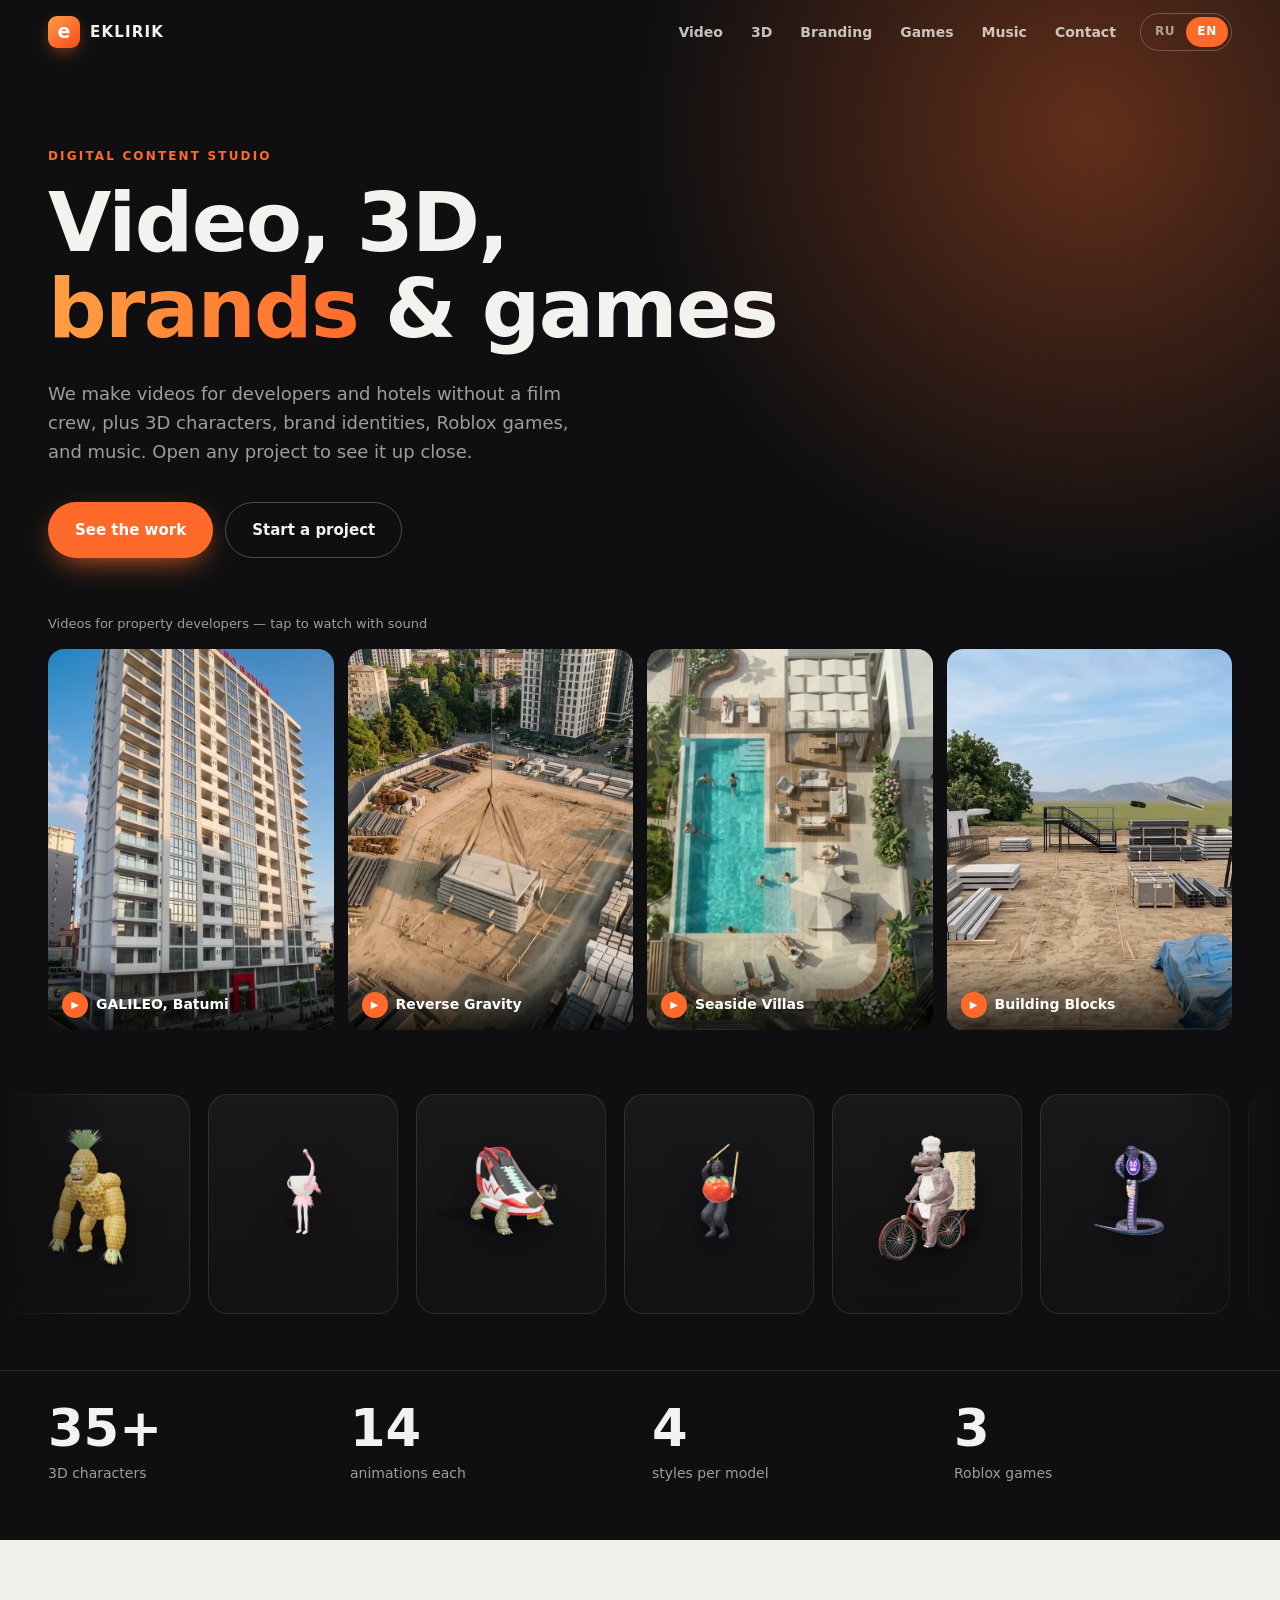
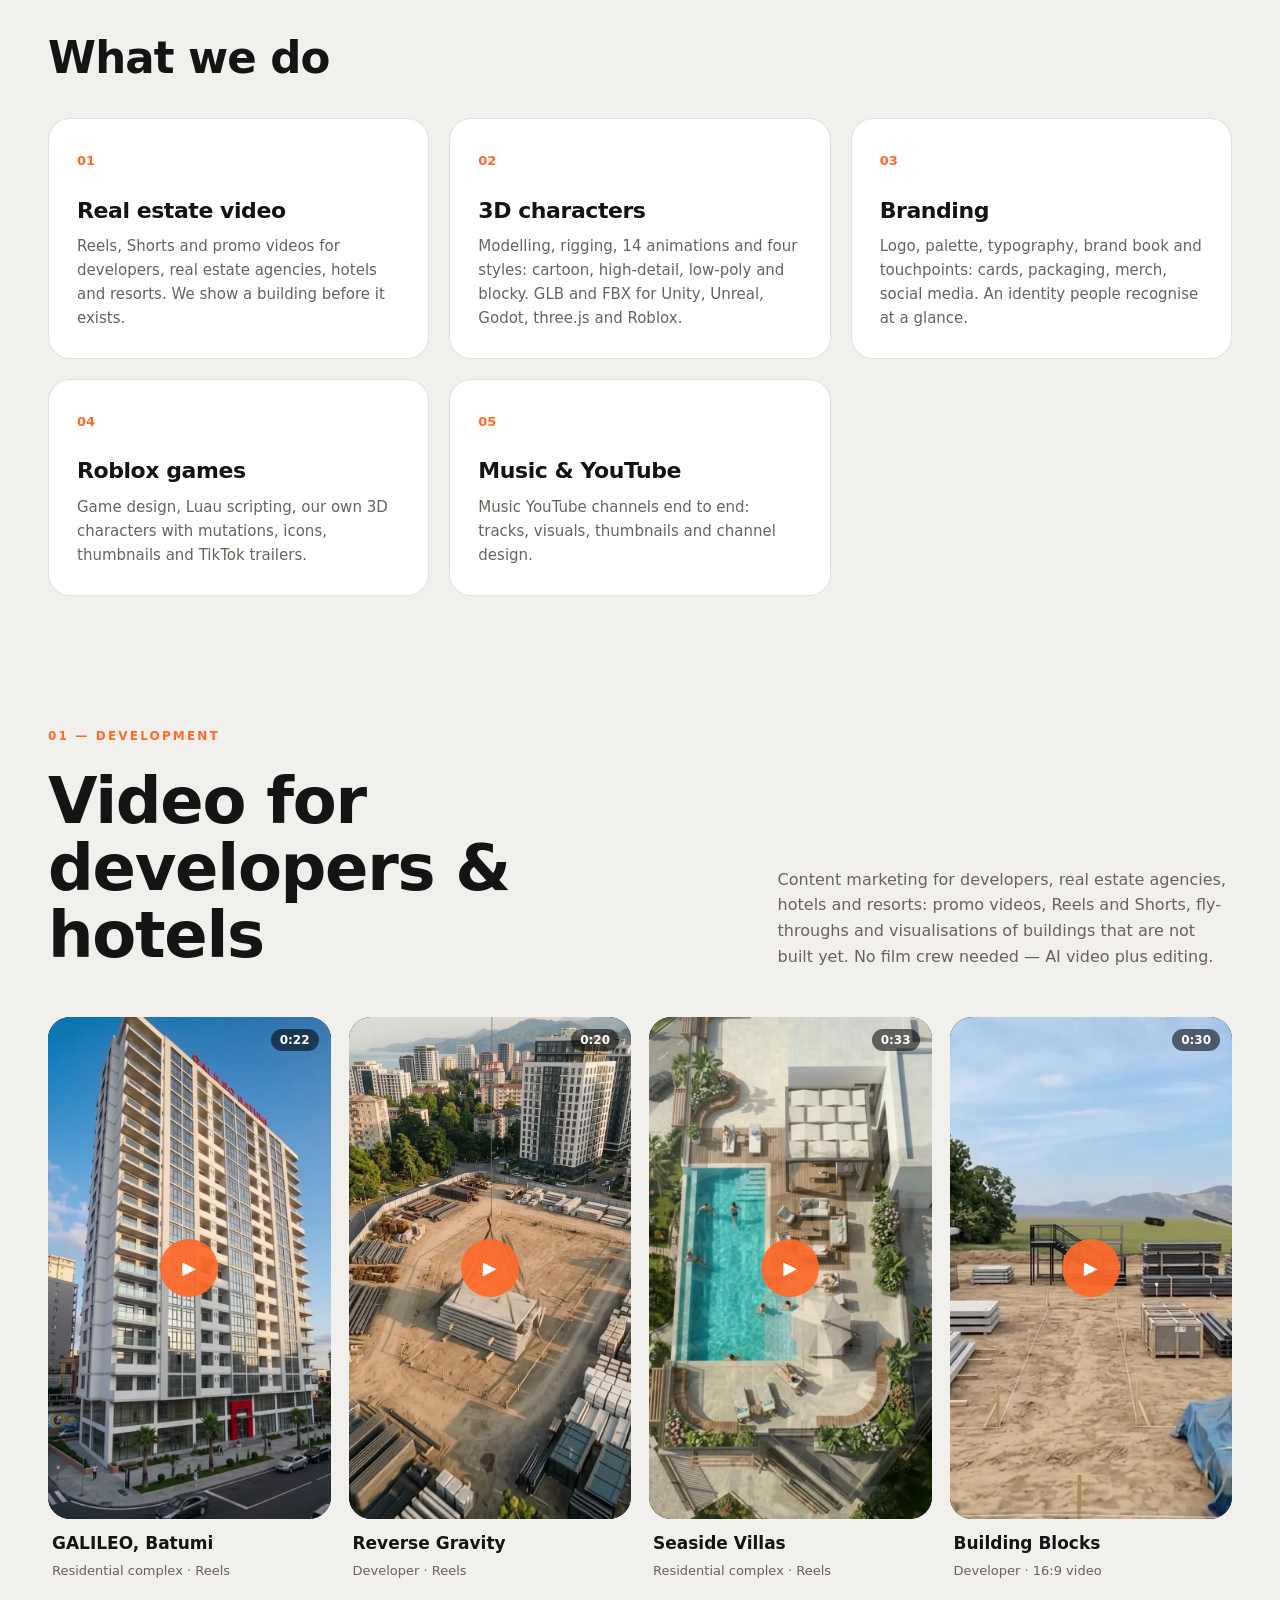
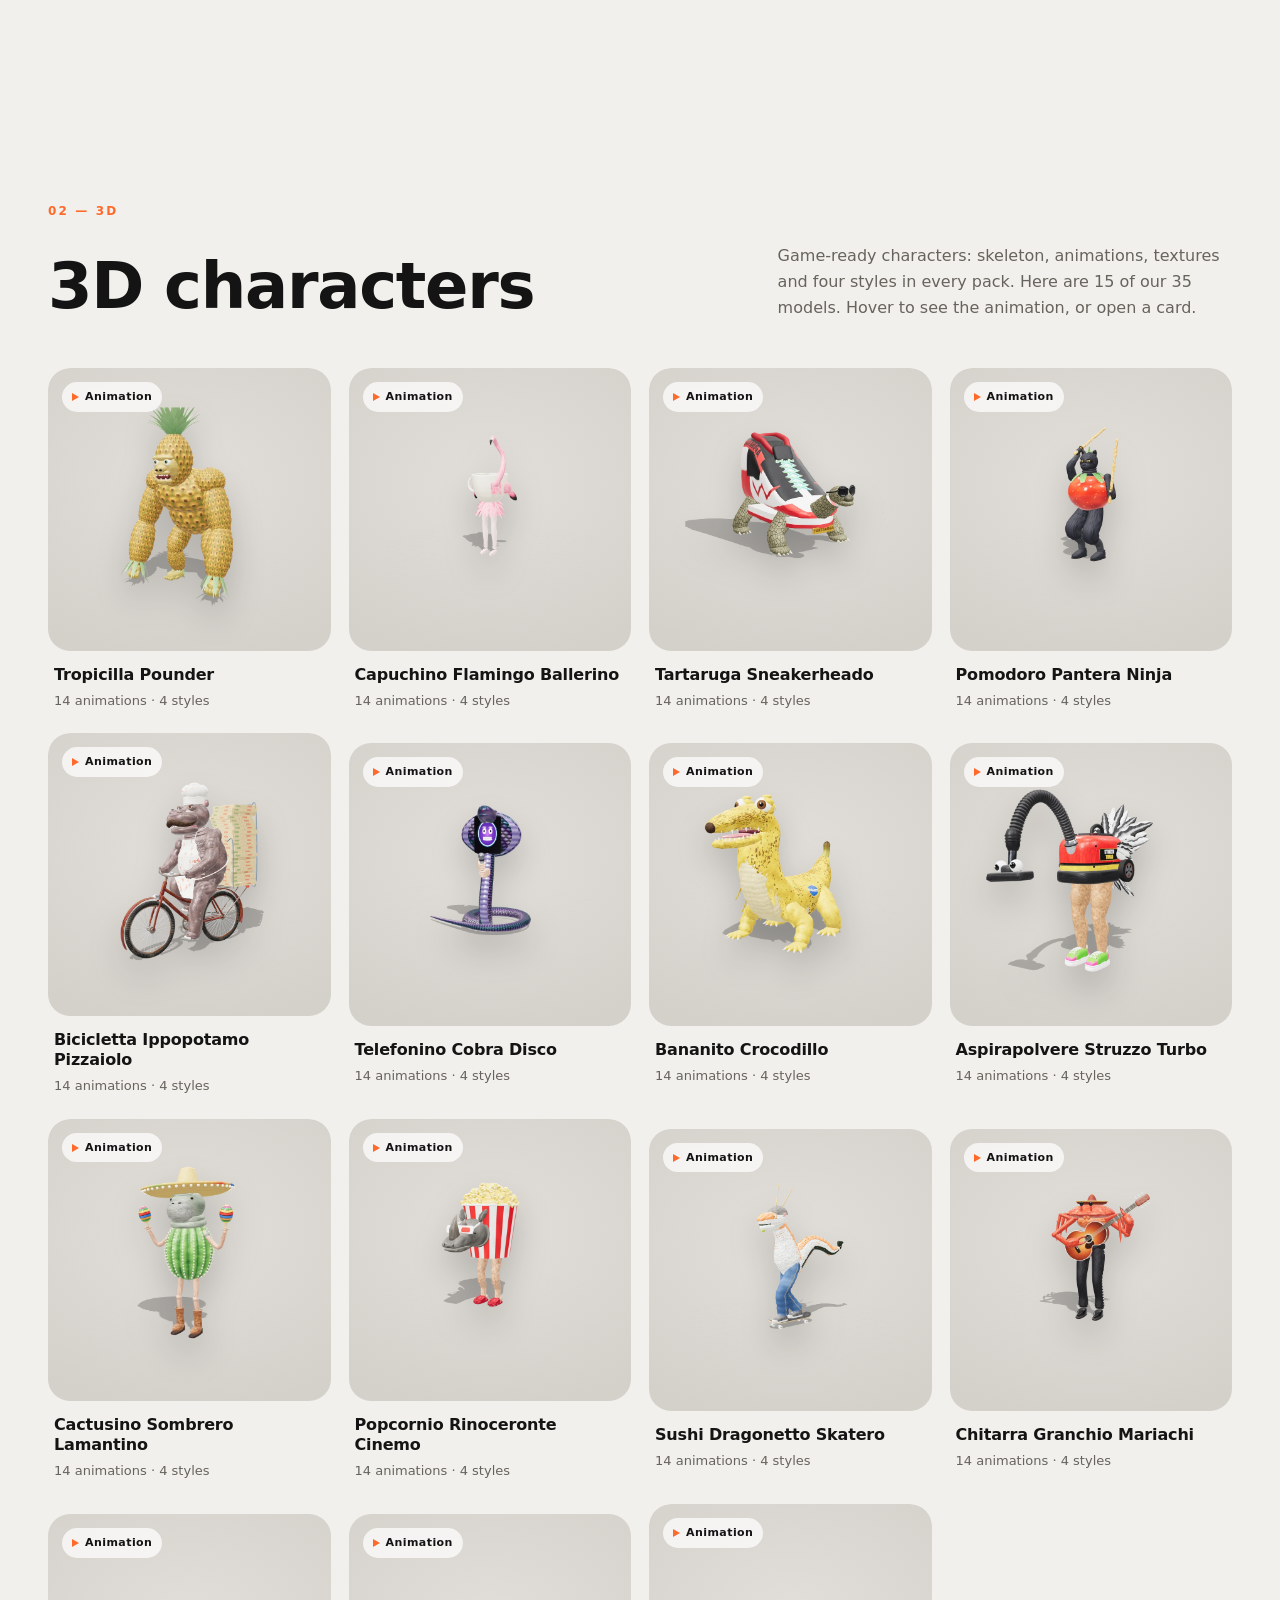
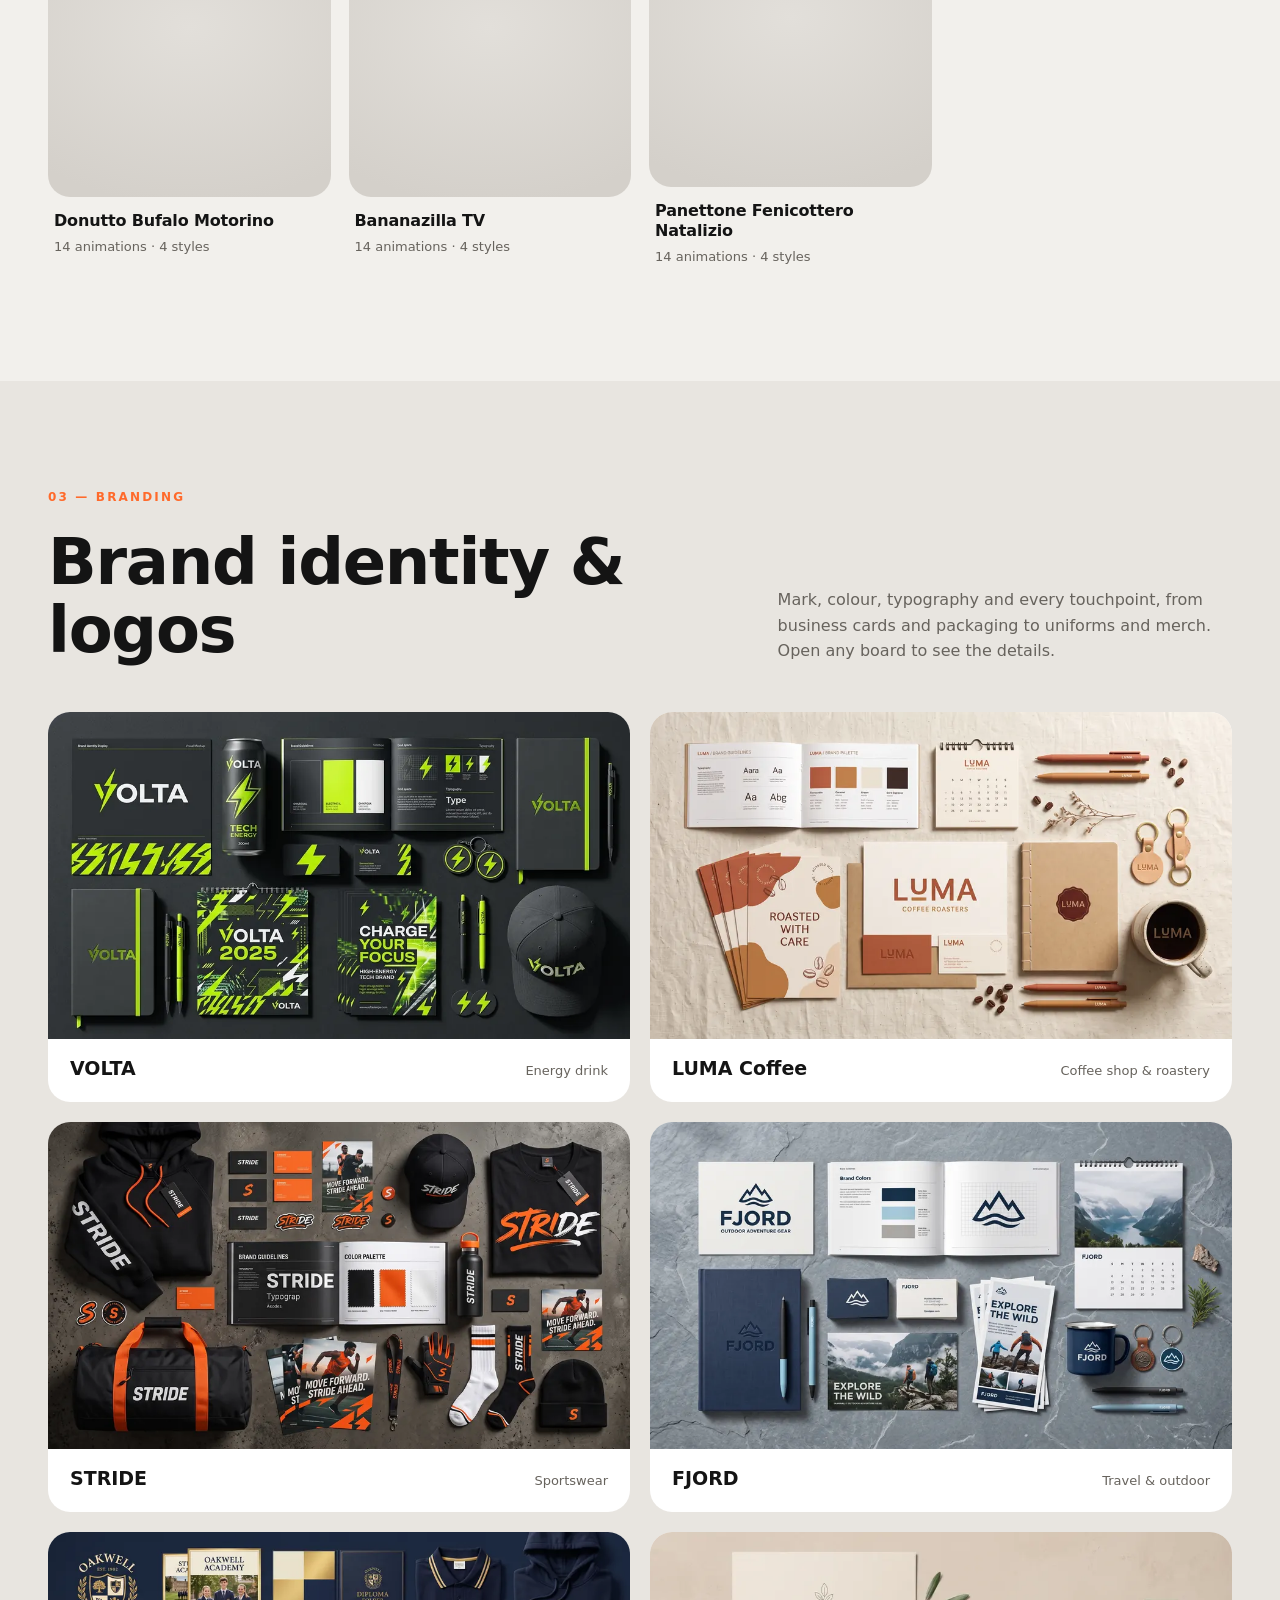
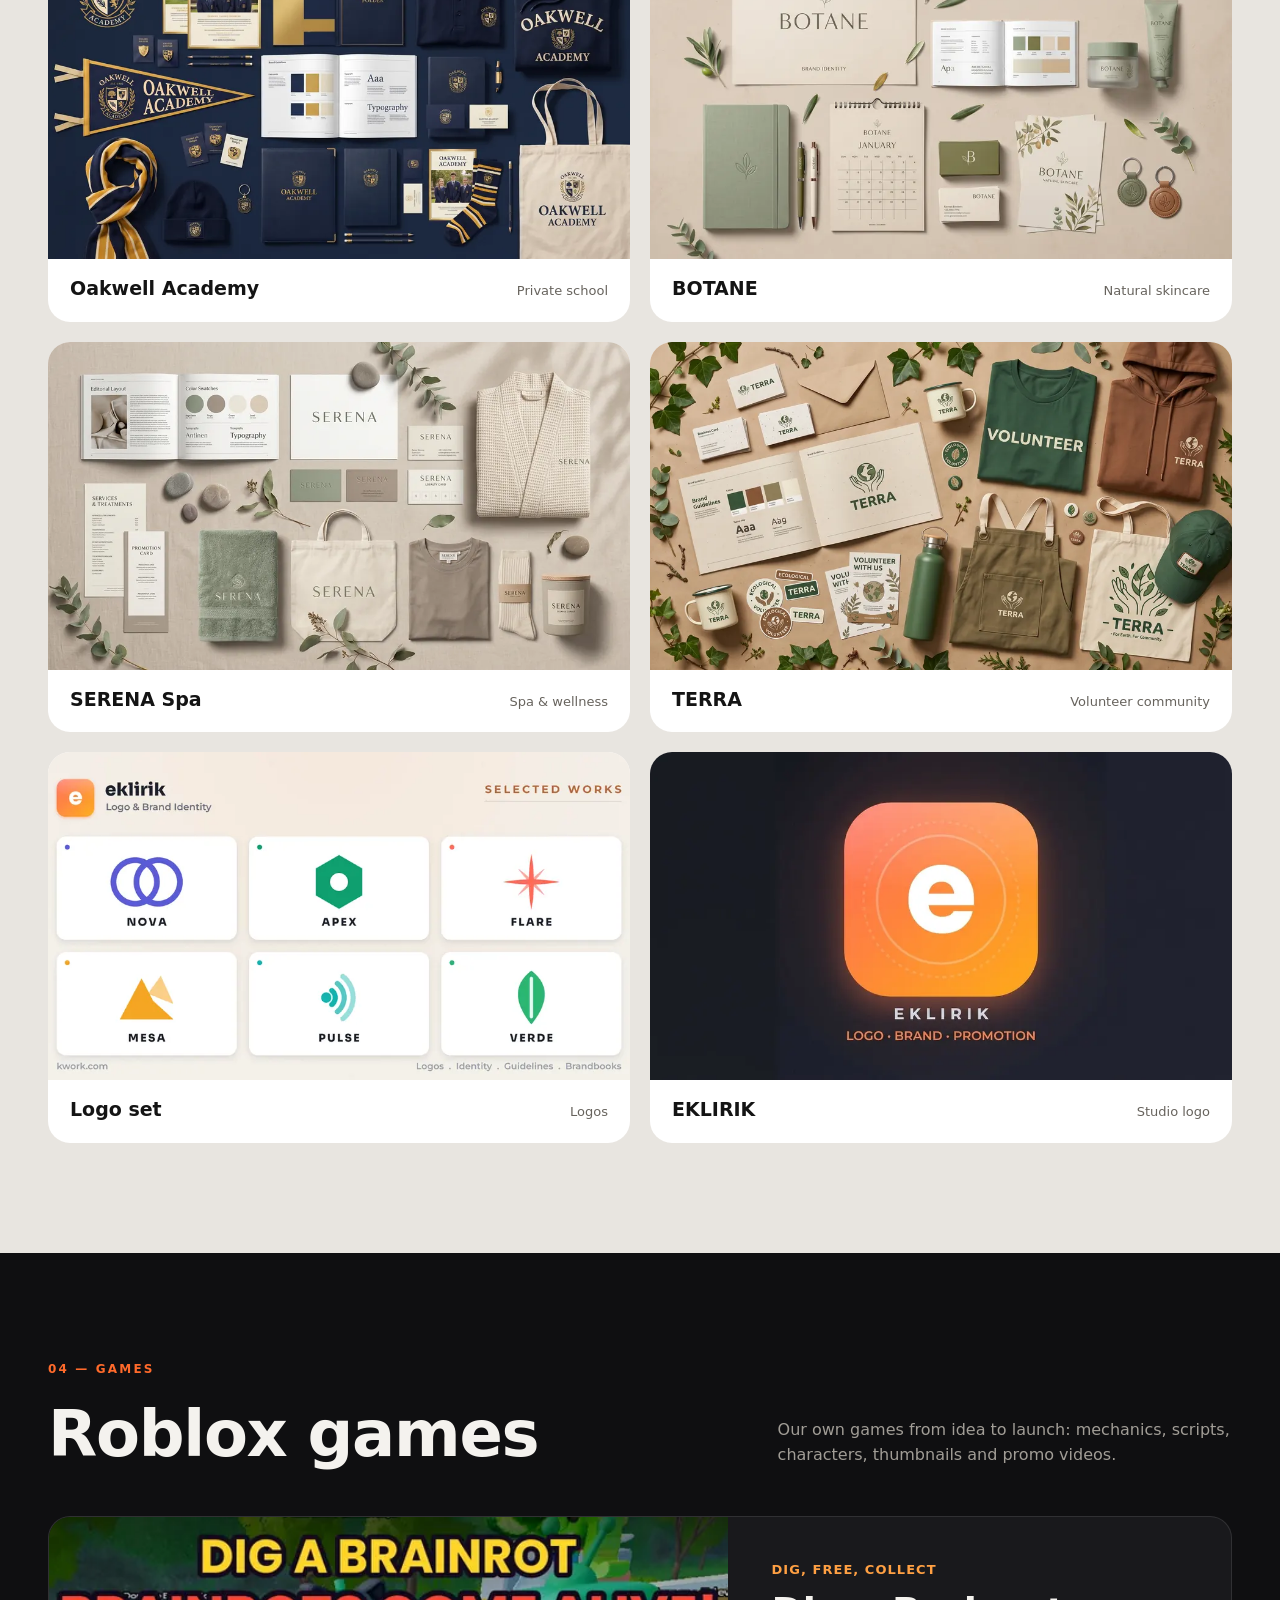
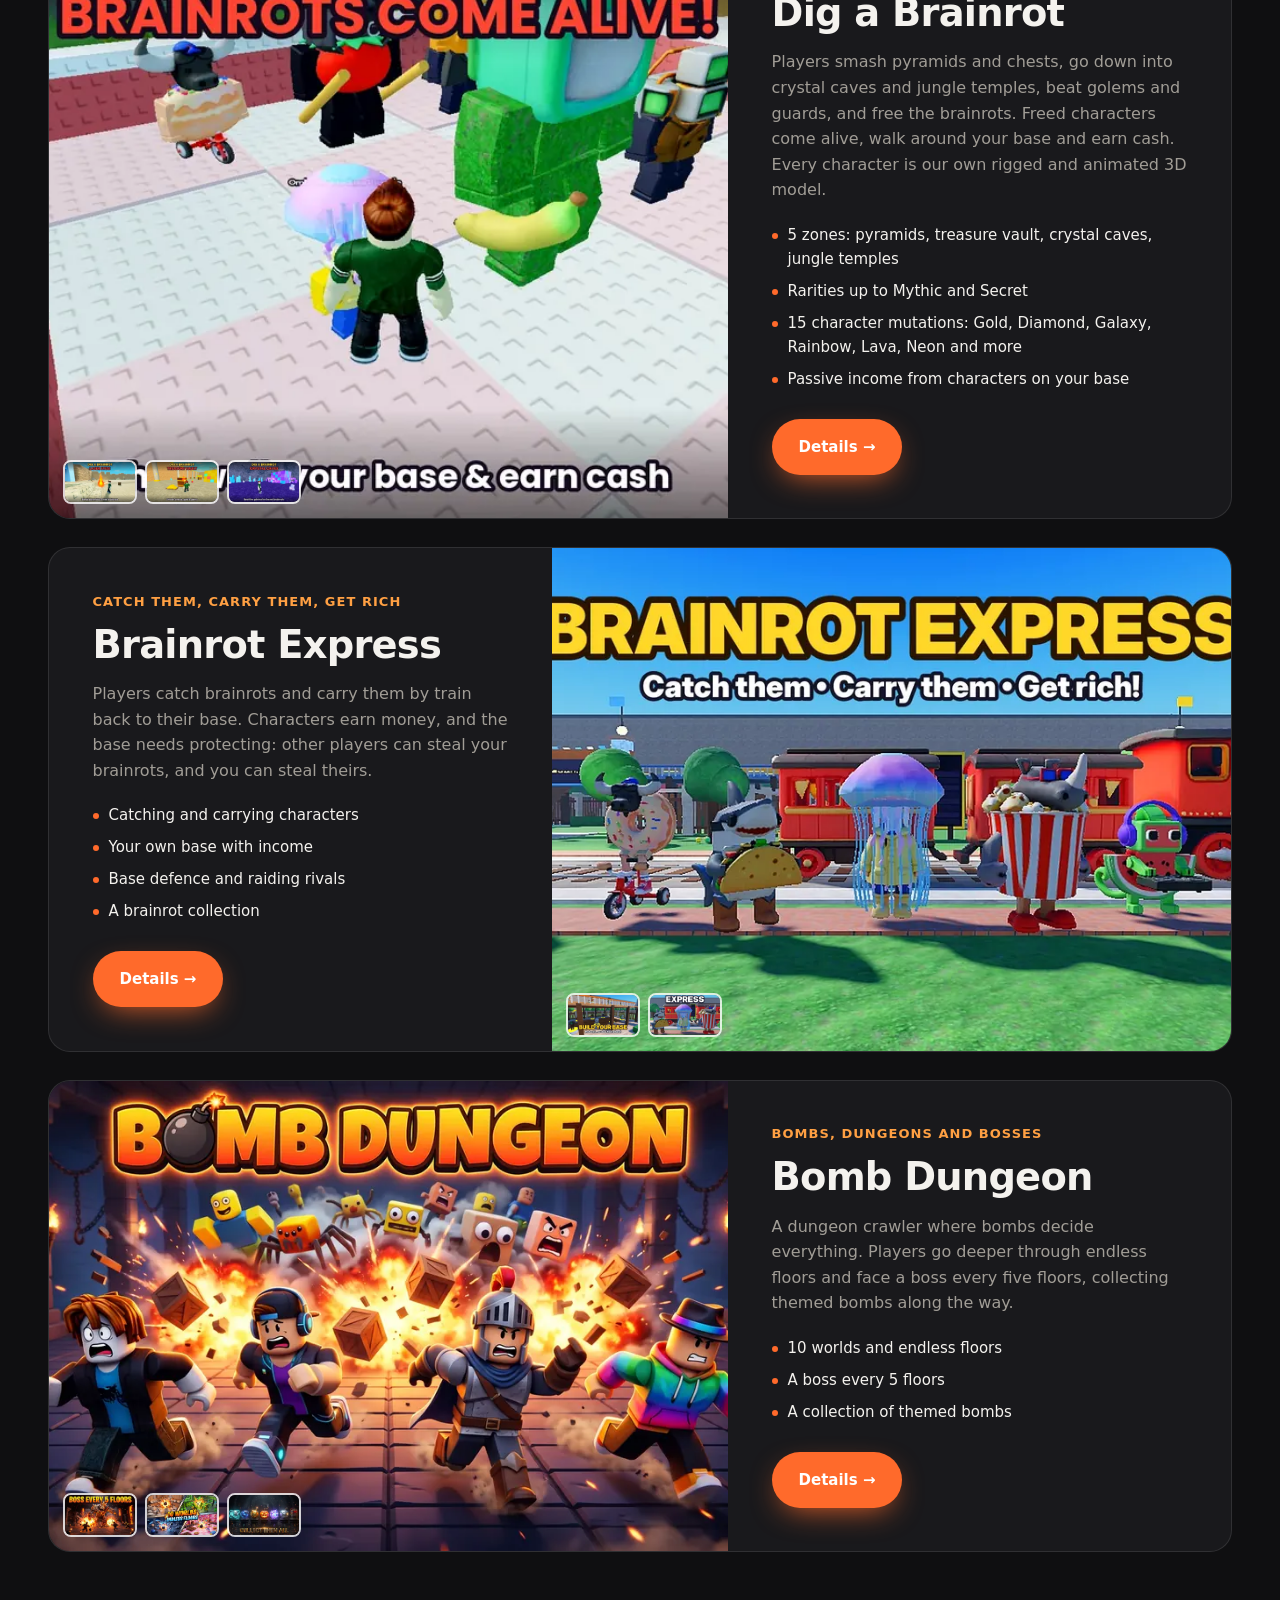
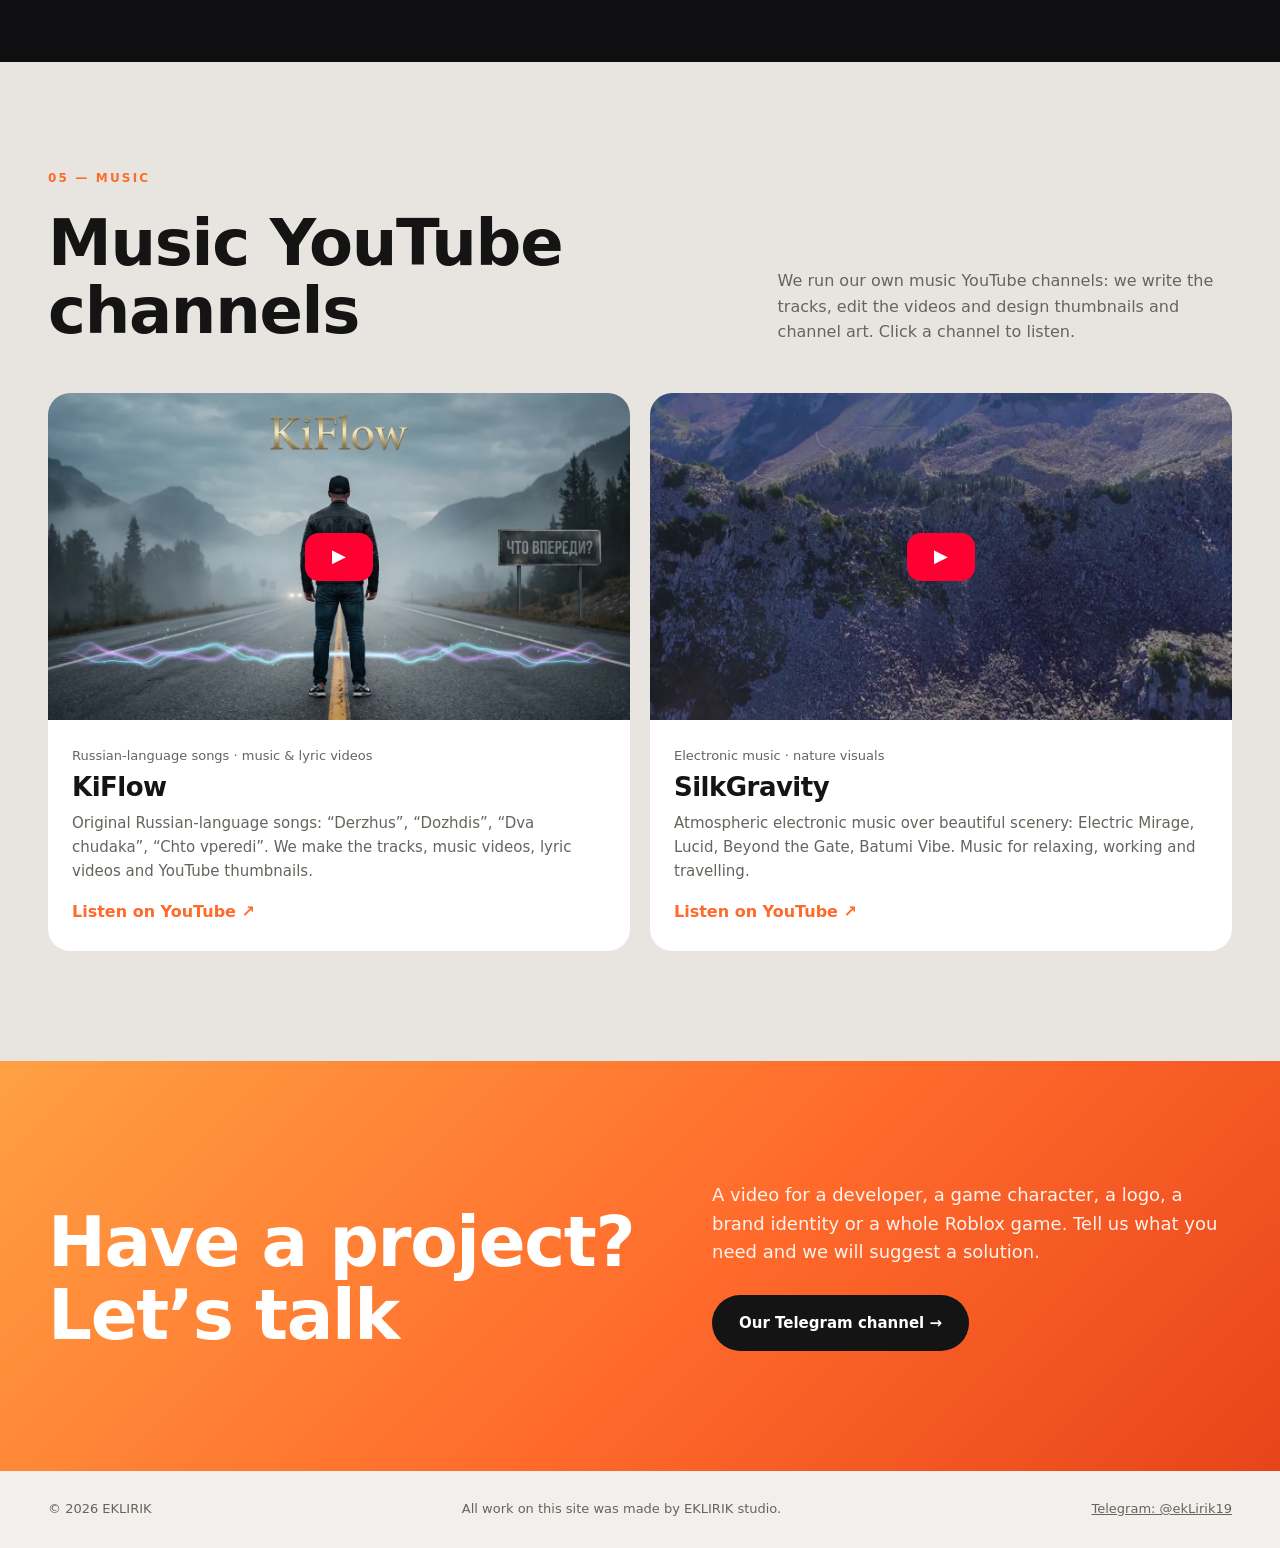
==== commit 3dd50457: "Add files via upload" ====
--- a/index.html
+++ b/index.html
@@ -4,7 +4,7 @@
 <meta charset="utf-8">
 <meta name="viewport" content="width=device-width, initial-scale=1">
 <title>EKLIRIK — видео, 3D, брендинг, игры</title>
-<meta name="description" content="Портфолио студии EKLIRIK: видео для застройщиков и отелей, 3D-персонажи, фирменные стили и логотипы, игры для Roblox, анимация и музыка.">
+<meta name="description" content="Портфолио студии EKLIRIK: видео для застройщиков и отелей, 3D-персонажи, фирменные стили и логотипы, игры для Roblox и музыка.">
 <meta property="og:title" content="EKLIRIK — 3D, branding, games">
 <meta property="og:description" content="3D characters, brand identities and Roblox games.">
 <meta property="og:image" content="media/og.jpg">
@@ -26,7 +26,6 @@
     <a href="#models" data-i18n="nav_3d"></a>
     <a href="#branding" data-i18n="nav_brand"></a>
     <a href="#games" data-i18n="nav_games"></a>
-    <a href="#animation" data-i18n="nav_anim"></a>
     <a href="#music" data-i18n="nav_music"></a>
     <a href="#contact" data-i18n="nav_contact"></a>
   </nav>
@@ -68,8 +67,7 @@
       <a class="srv" href="#models"><i>02</i><h3 data-i18n="srv1_t"></h3><p data-i18n="srv1_d"></p></a>
       <a class="srv" href="#branding"><i>03</i><h3 data-i18n="srv2_t"></h3><p data-i18n="srv2_d"></p></a>
       <a class="srv" href="#games"><i>04</i><h3 data-i18n="srv3_t"></h3><p data-i18n="srv3_d"></p></a>
-      <a class="srv" href="#animation"><i>05</i><h3 data-i18n="srv5_t"></h3><p data-i18n="srv5_d"></p></a>
-      <a class="srv" href="#music"><i>06</i><h3 data-i18n="srv6_t"></h3><p data-i18n="srv6_d"></p></a>
+      <a class="srv" href="#music"><i>05</i><h3 data-i18n="srv6_t"></h3><p data-i18n="srv6_d"></p></a>
     </div>
   </section>
 
@@ -117,25 +115,14 @@
     </div>
   </section>
 
-  <section class="section section--paper" id="animation">
-    <div class="wrap">
-      <div class="head">
-        <p class="kicker" data-i18n="secanim_k"></p>
-        <h2 data-i18n="secanim_t"></h2>
-        <p class="head__text" data-i18n="secanim_d"></p>
-      </div>
-      <p class="soonbox" data-i18n="soon_text"></p>
-    </div>
-  </section>
-
-  <section class="section" id="music">
+  <section class="section section--paper" id="music">
     <div class="wrap">
       <div class="head">
         <p class="kicker" data-i18n="secmusic_k"></p>
         <h2 data-i18n="secmusic_t"></h2>
         <p class="head__text" data-i18n="secmusic_d"></p>
       </div>
-      <p class="soonbox" data-i18n="soon_text"></p>
+      <div class="channels" id="channels"></div>
     </div>
   </section>
 
--- a/assets/style.css
+++ b/assets/style.css
@@ -309,6 +309,19 @@
 .reel__body { padding: 14px 4px 4px; }
 .reel__name { display: block; font: 600 17px/1.25 var(--display); }
 .reel__type { display: block; margin-top: 6px; font-size: 13px; color: var(--muted); }
+/* ---------- музыкальные каналы ---------- */
+.channels { display: grid; grid-template-columns: repeat(2, 1fr); gap: 20px; }
+.chan { display: block; text-decoration: none; color: inherit; background: #fff; border-radius: var(--radius); overflow: hidden; transition: transform .3s, box-shadow .3s; }
+.chan:hover { transform: translateY(-4px); box-shadow: 0 30px 60px -36px rgba(0, 0, 0, .45); }
+.chan__img { position: relative; aspect-ratio: 16 / 9; overflow: hidden; background: #222; }
+.chan__img img { width: 100%; height: 100%; object-fit: cover; transition: transform .8s cubic-bezier(.2, .7, .2, 1); }
+.chan:hover .chan__img img { transform: scale(1.04); }
+.chan__yt { position: absolute; left: 50%; top: 50%; width: 68px; height: 48px; margin: -24px 0 0 -34px; display: grid; place-items: center; border-radius: 14px; background: #ff0033; color: #fff; font-size: 18px; }
+.chan__body { padding: 22px 24px 26px; }
+.chan__type { font-size: 13px; color: var(--muted); }
+.chan__body h3 { font-size: 26px; margin: 6px 0 10px; }
+.chan__body p { margin: 0 0 16px; color: var(--muted); font-size: 15px; }
+.chan__link { font-weight: 700; color: var(--accent); }
 .soonbox { margin: 0; padding: 44px 24px; border: 1px dashed rgba(0, 0, 0, .18); border-radius: var(--radius); color: var(--muted); text-align: center; }
 
 /* ---------- responsive ---------- */
@@ -321,7 +334,7 @@
   .nav { display: none; }
   .head { grid-template-columns: 1fr; }
   .head__text { justify-self: start; }
-  .brands { grid-template-columns: 1fr; }
+  .brands, .channels { grid-template-columns: 1fr; }
   .quark { aspect-ratio: 16 / 9; }
   .game, .game:nth-child(even) { grid-template-columns: 1fr; }
   .game:nth-child(even) .game__media { order: 0; }
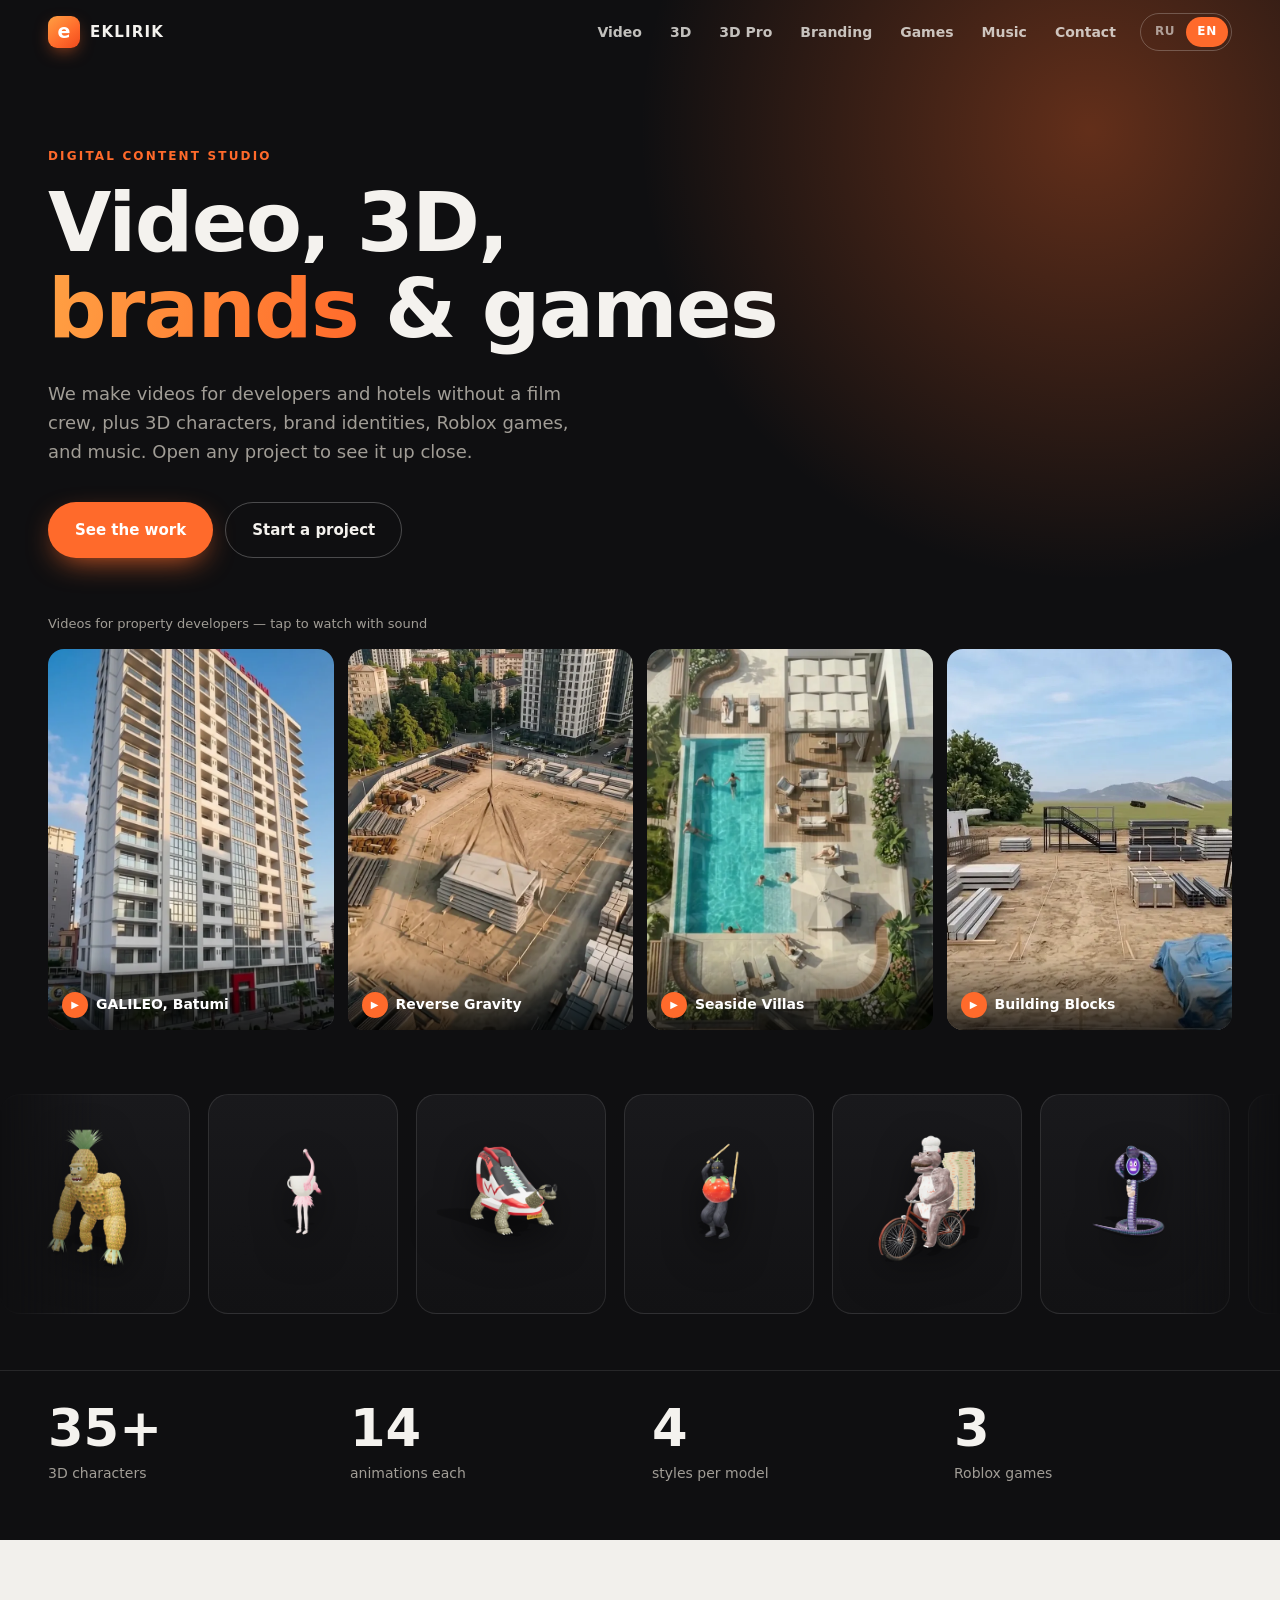
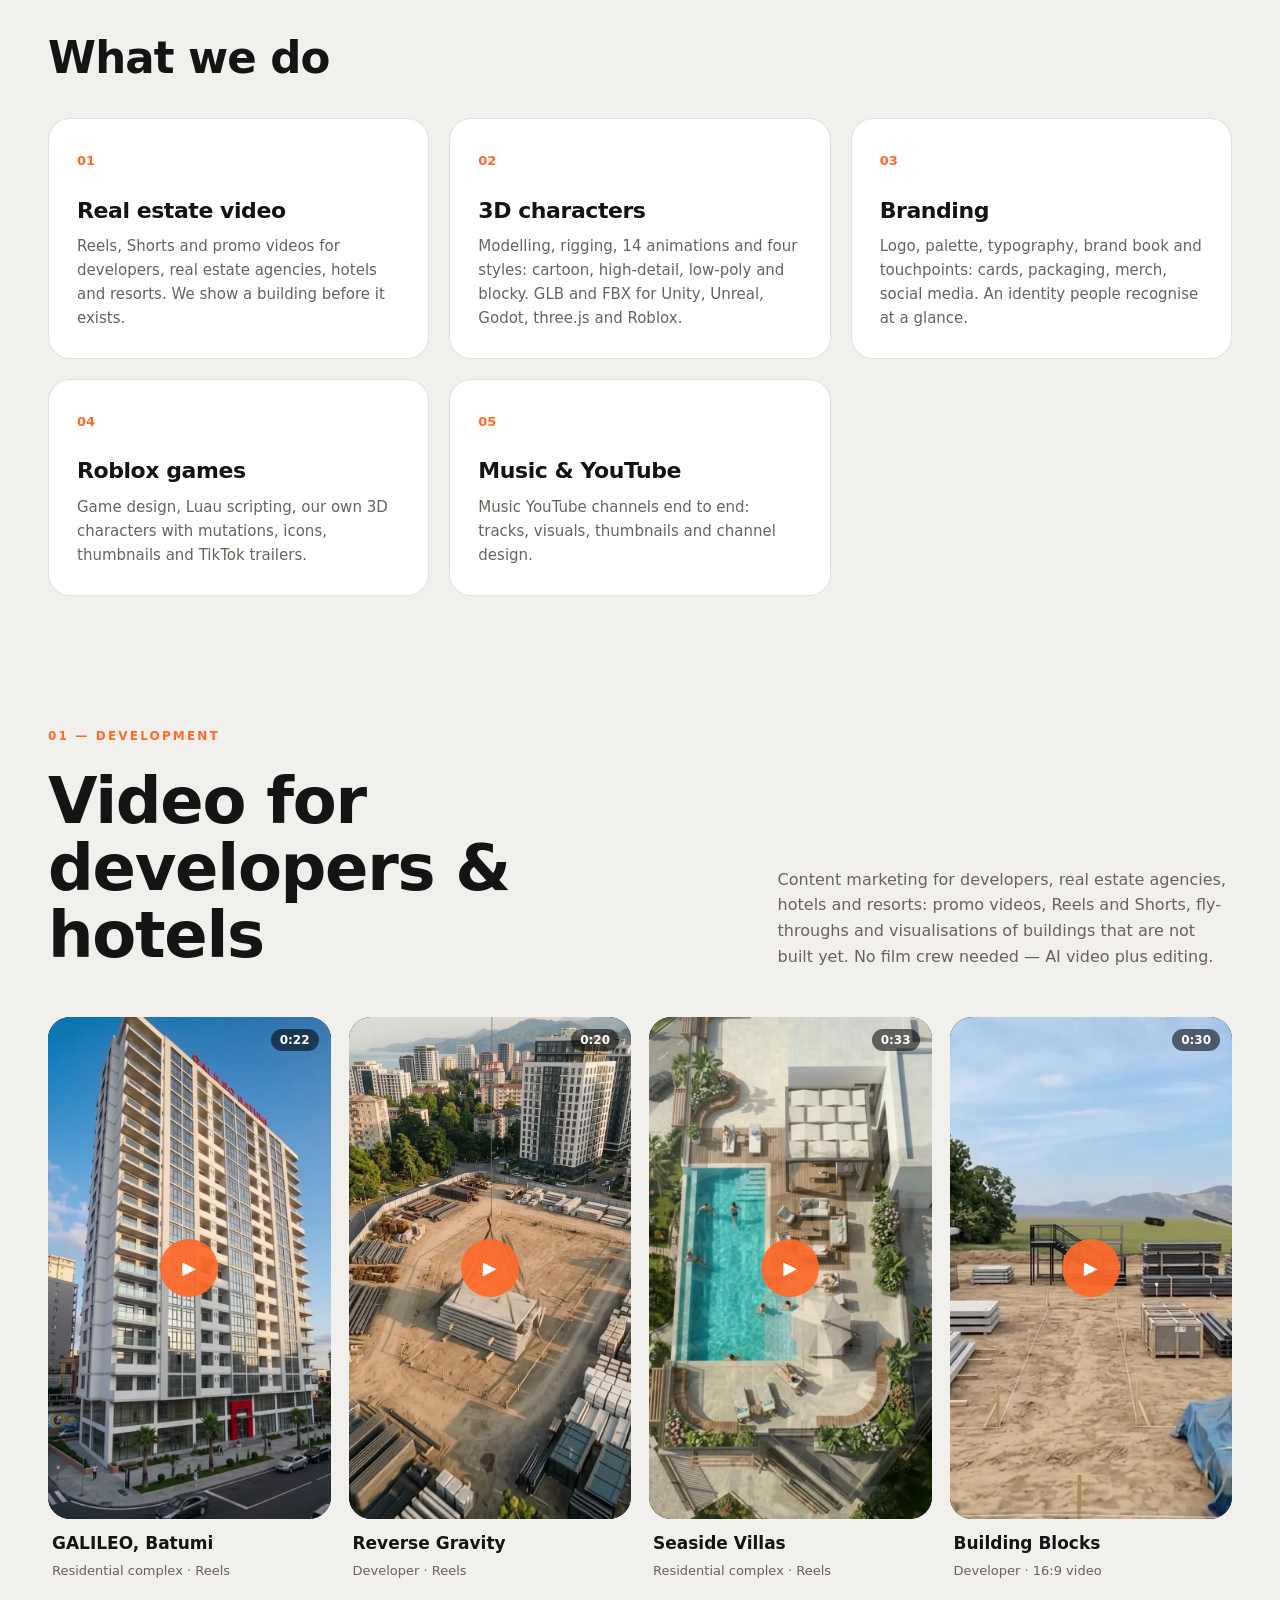
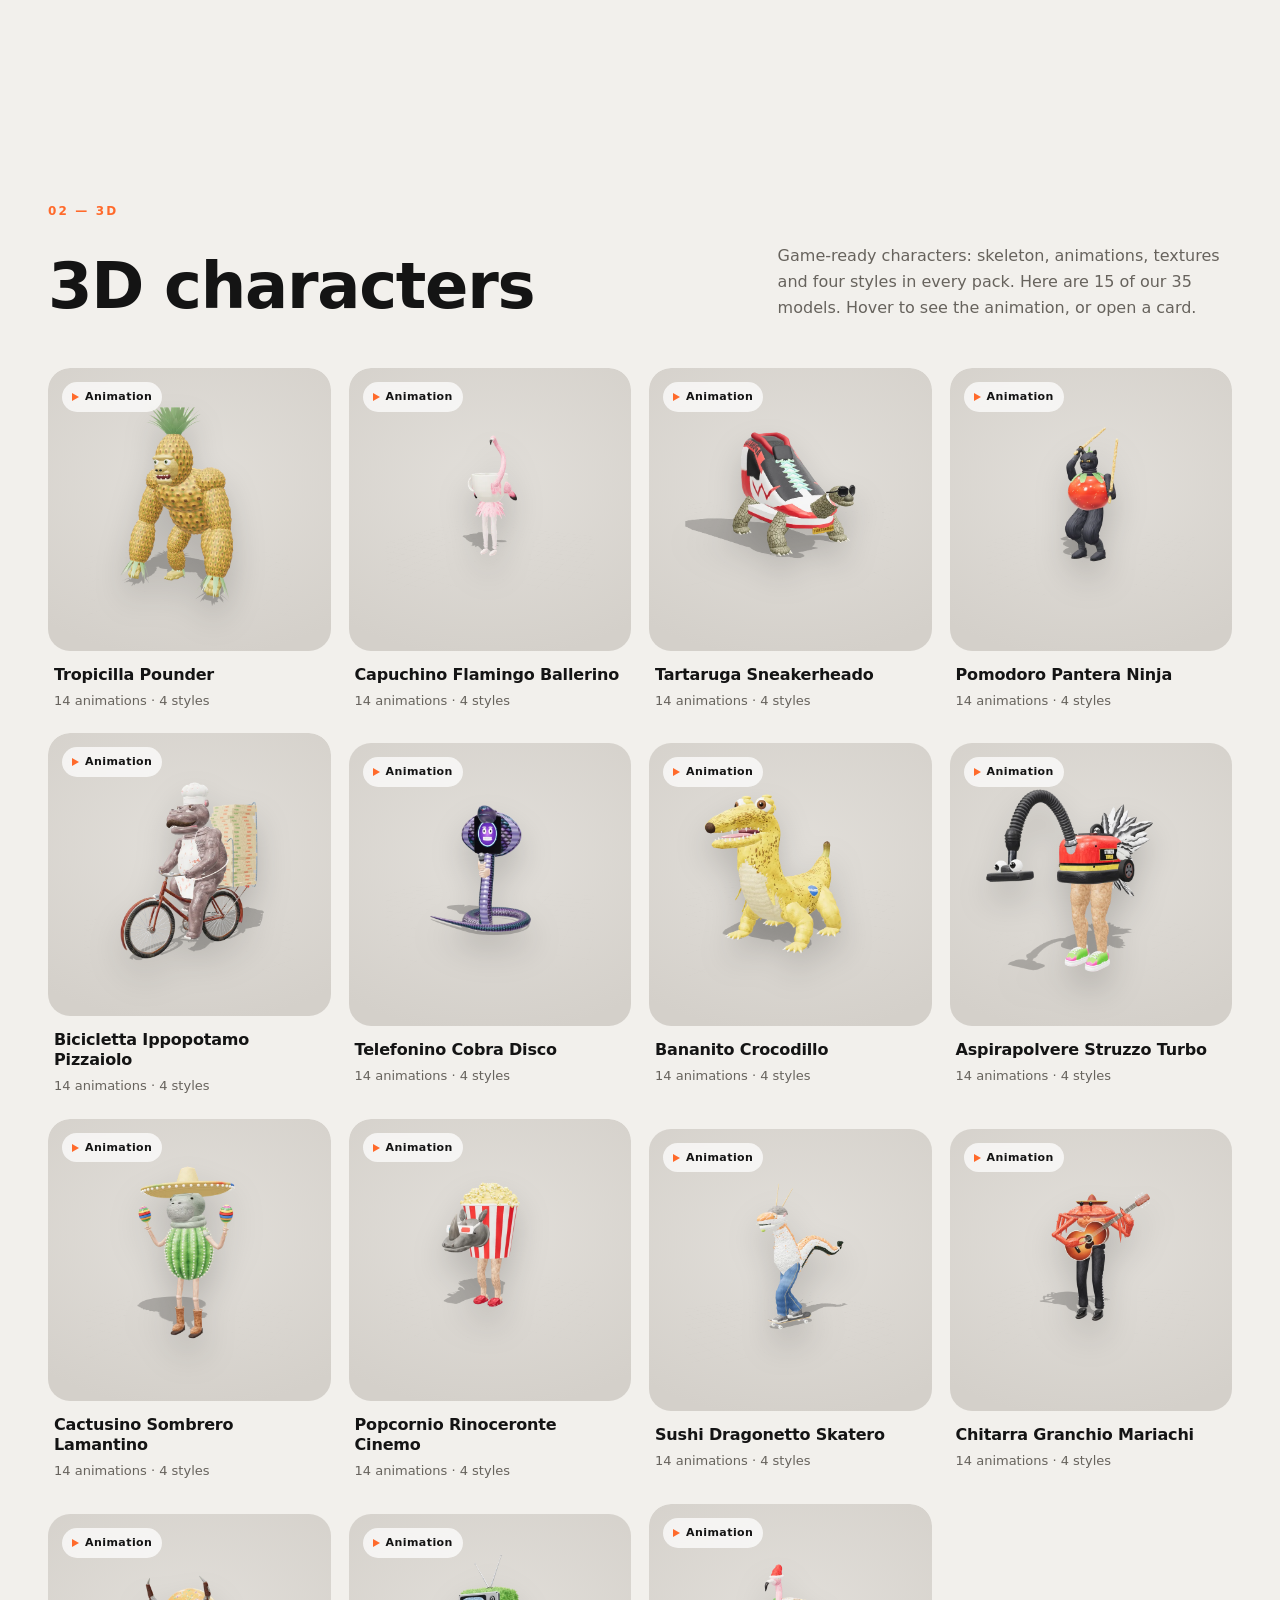
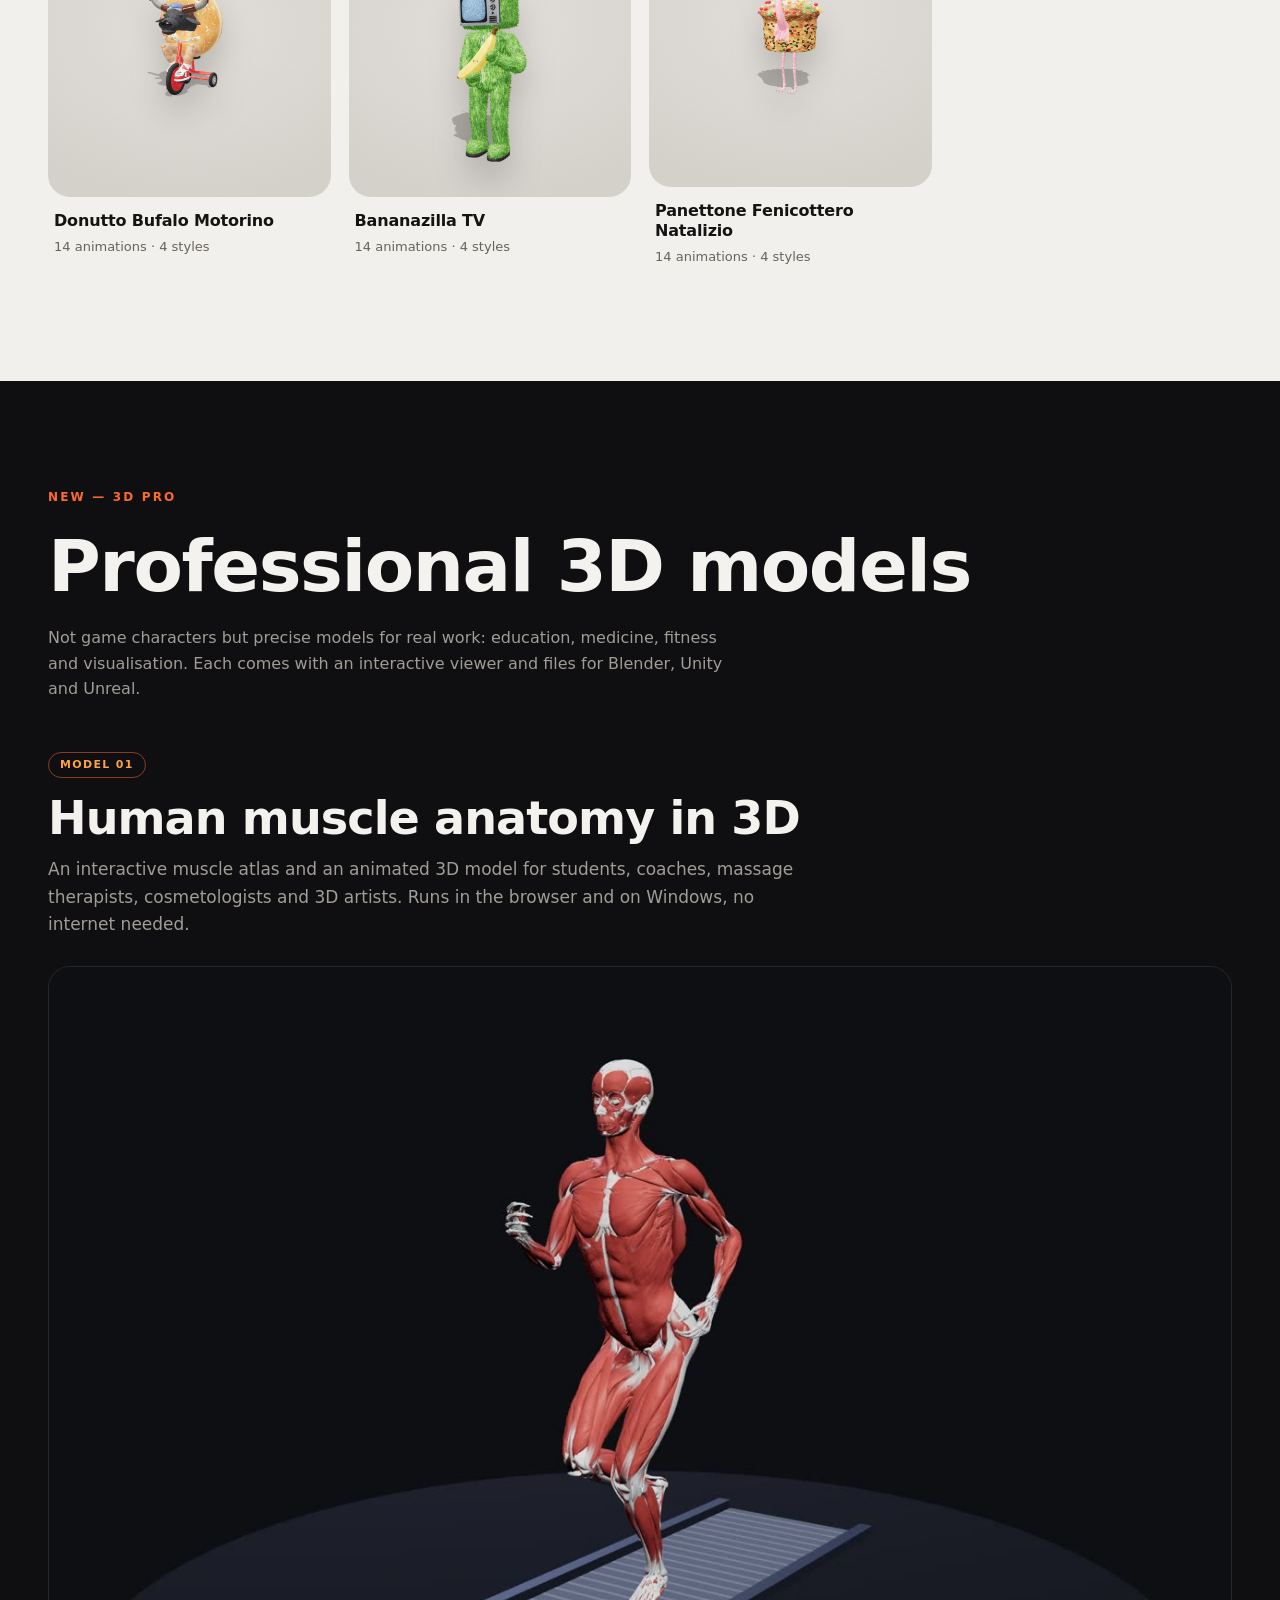
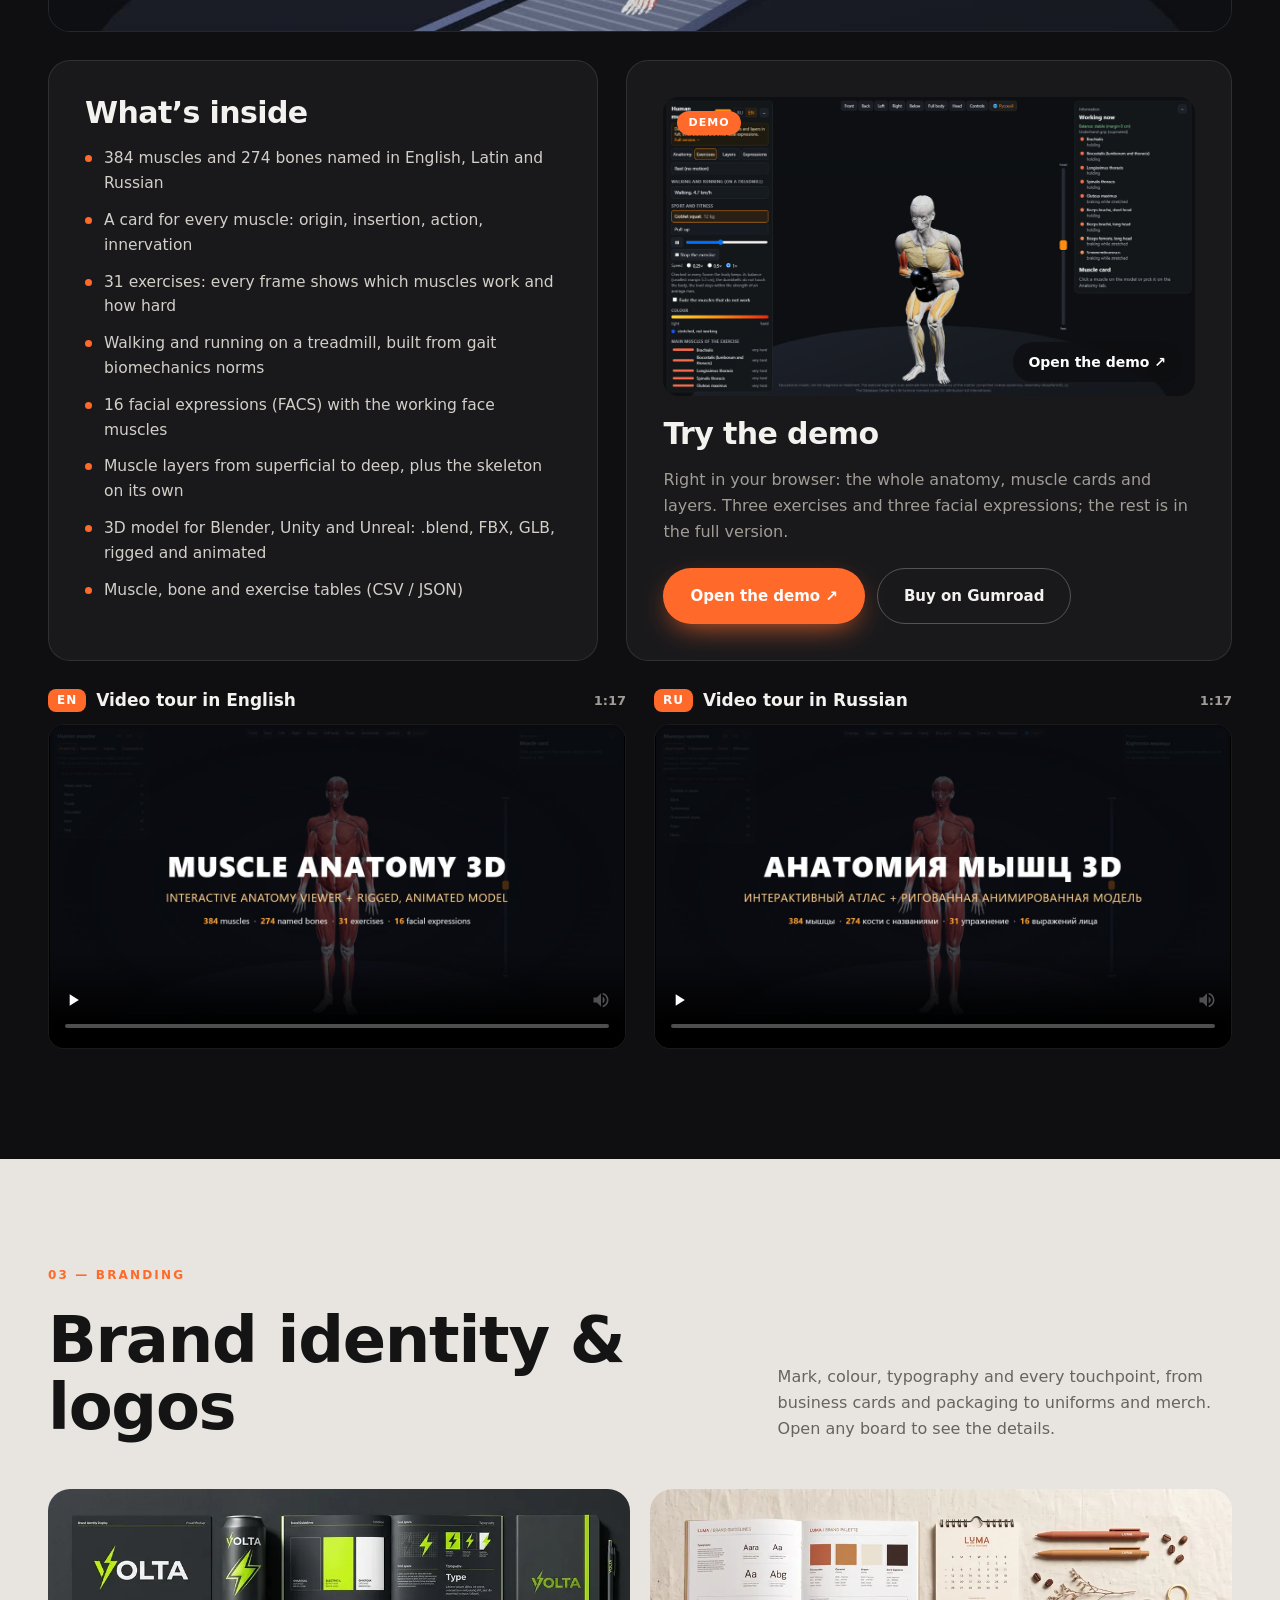
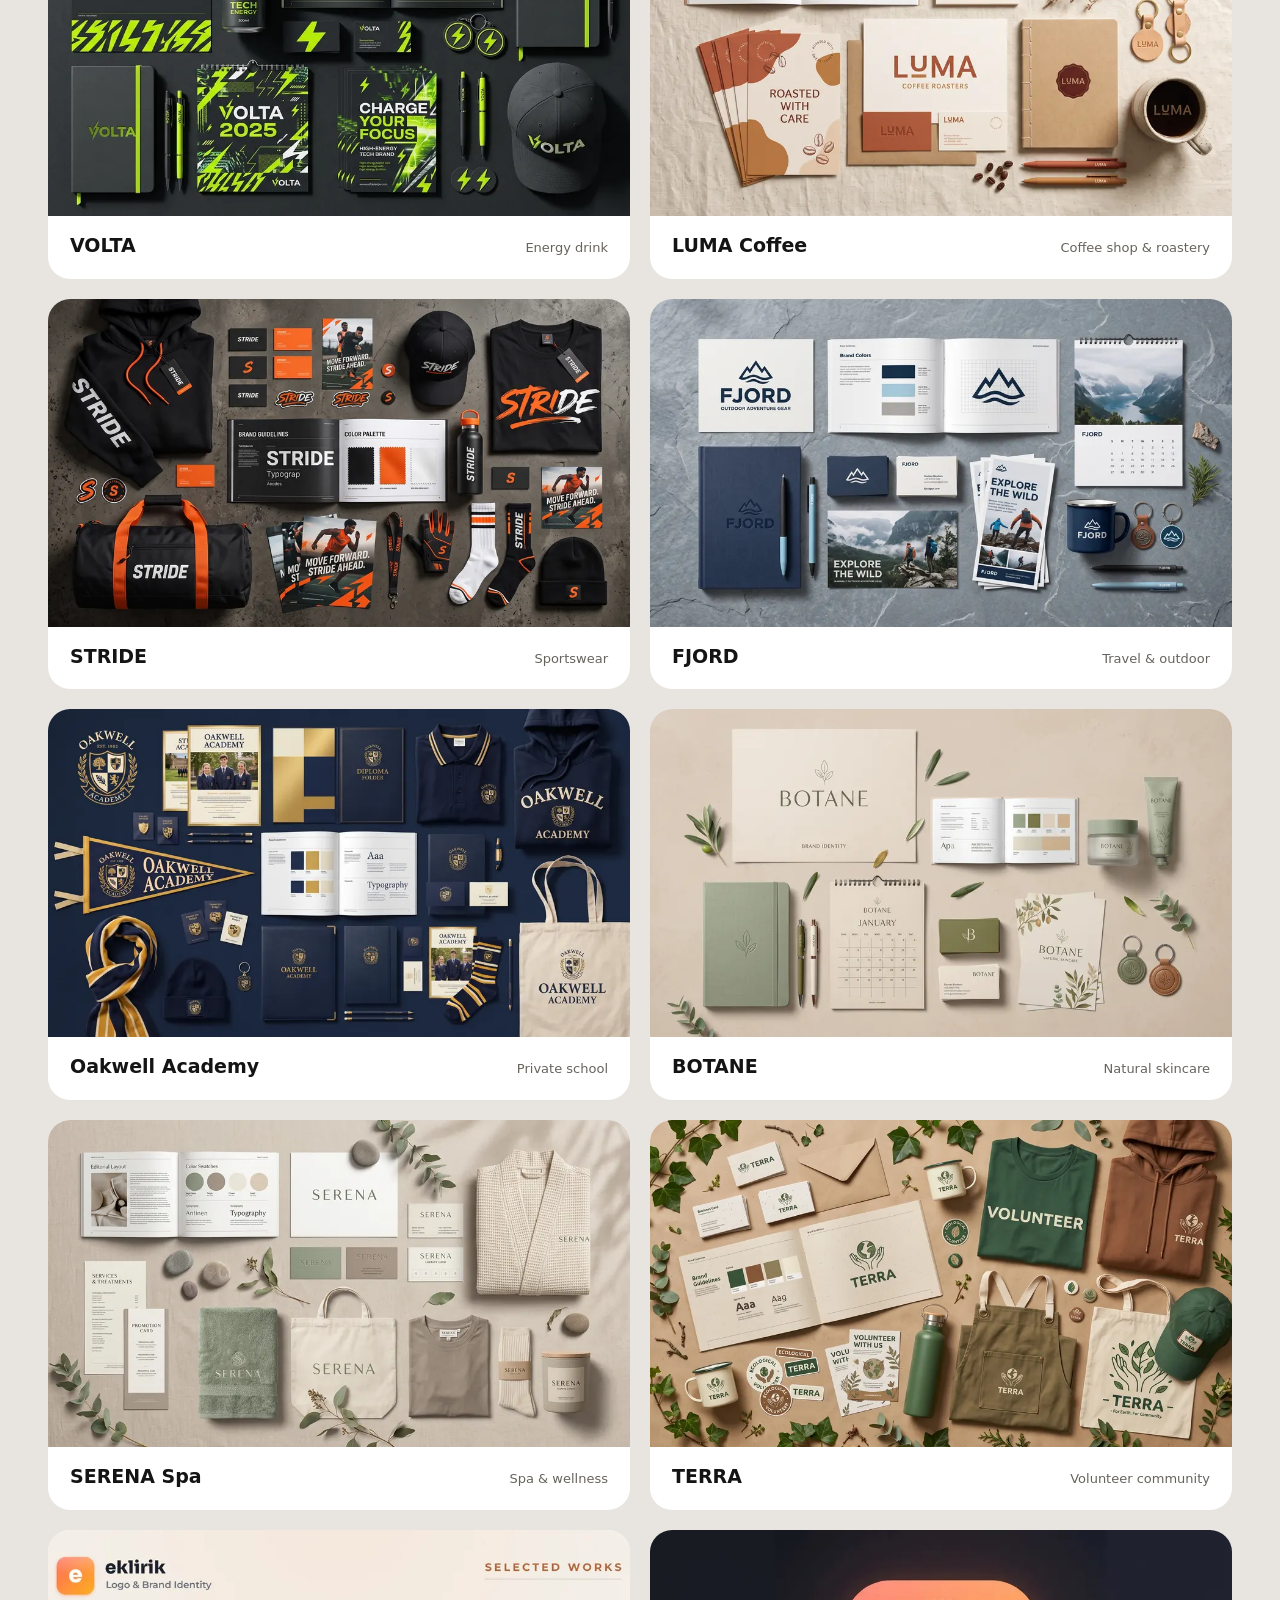
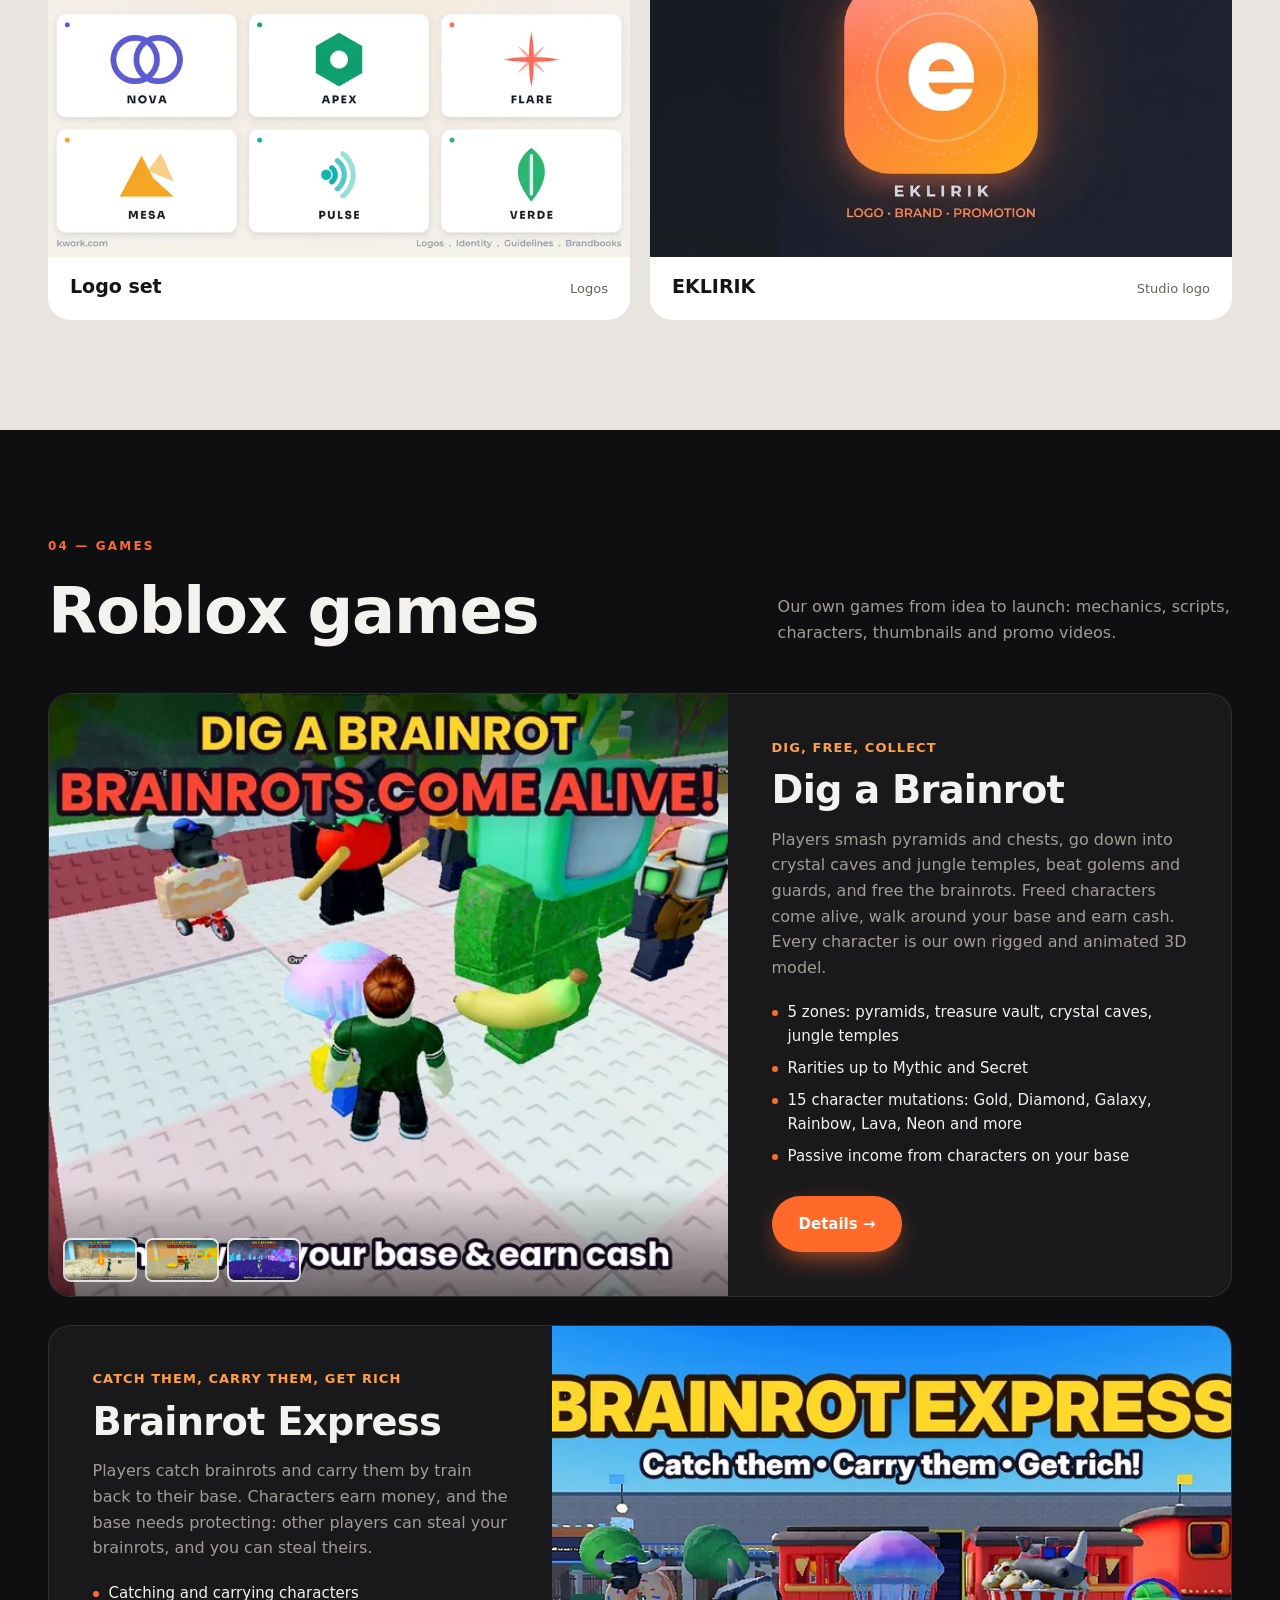
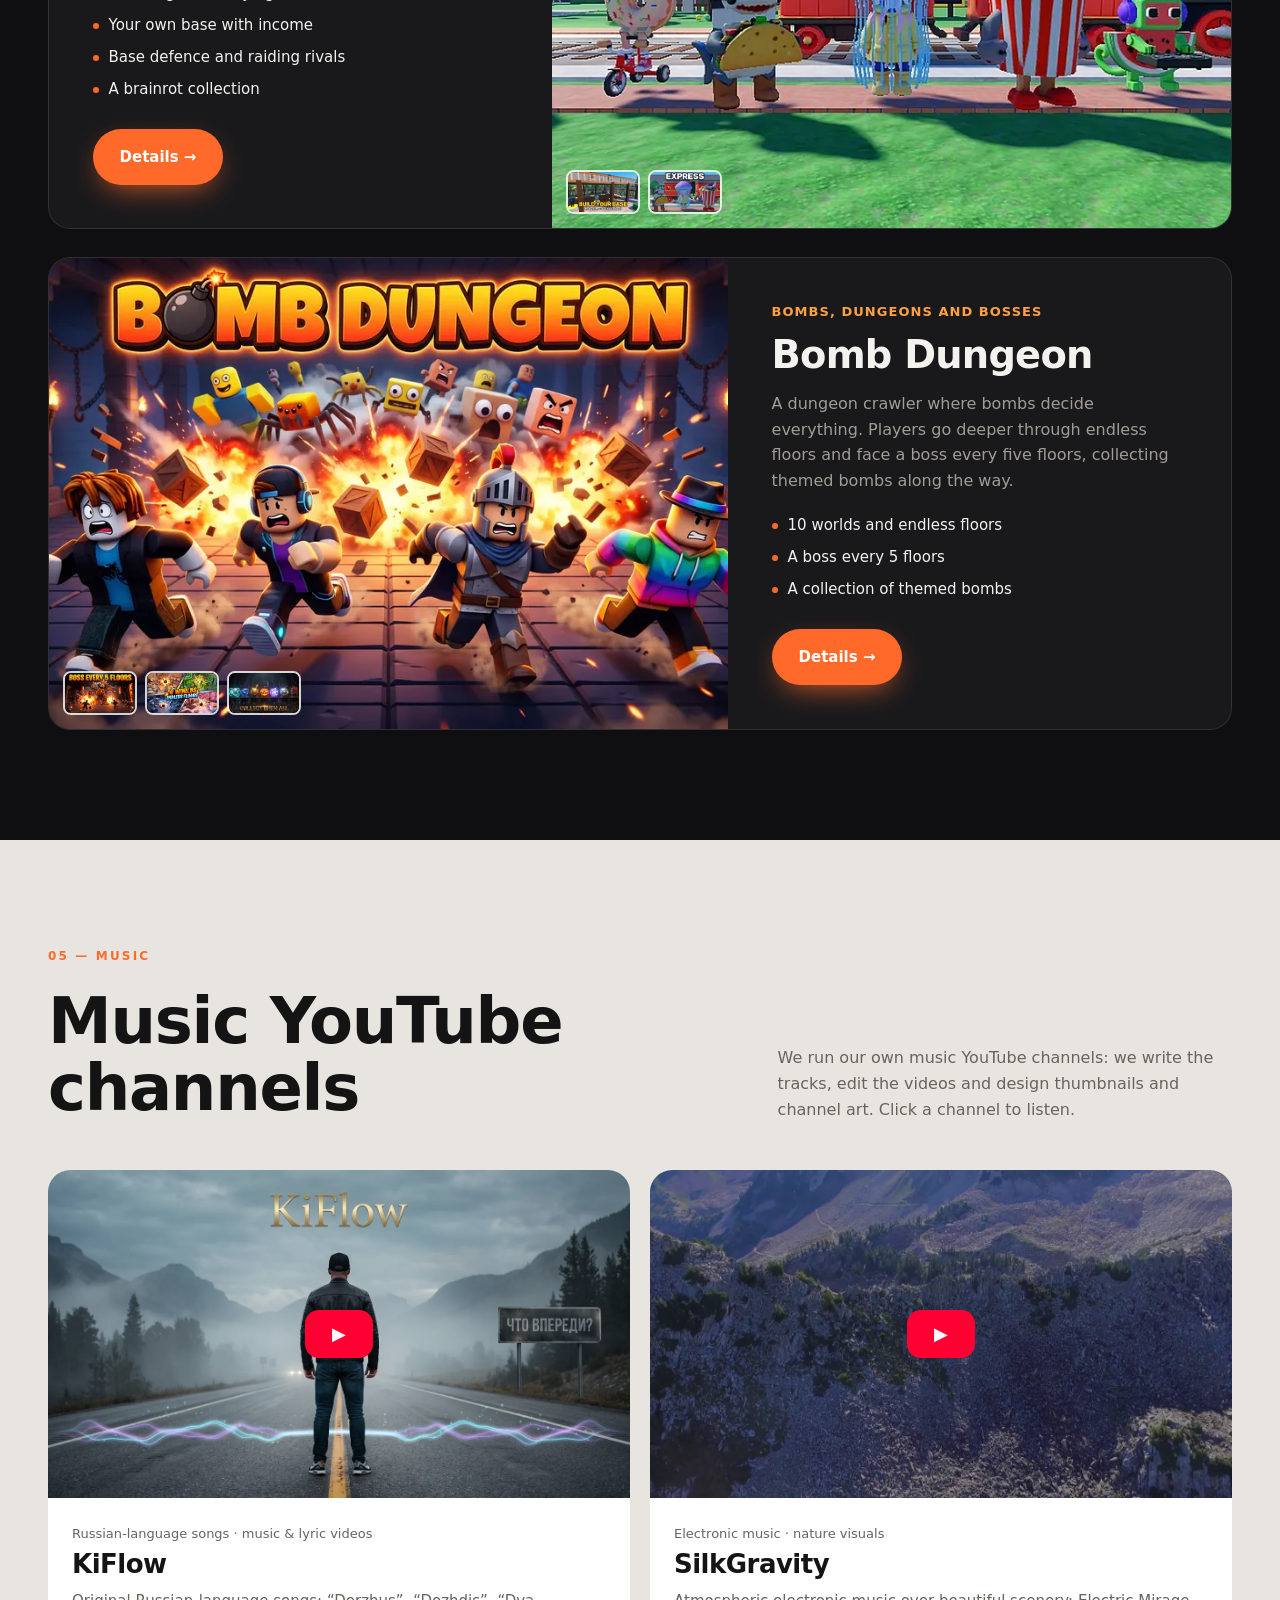
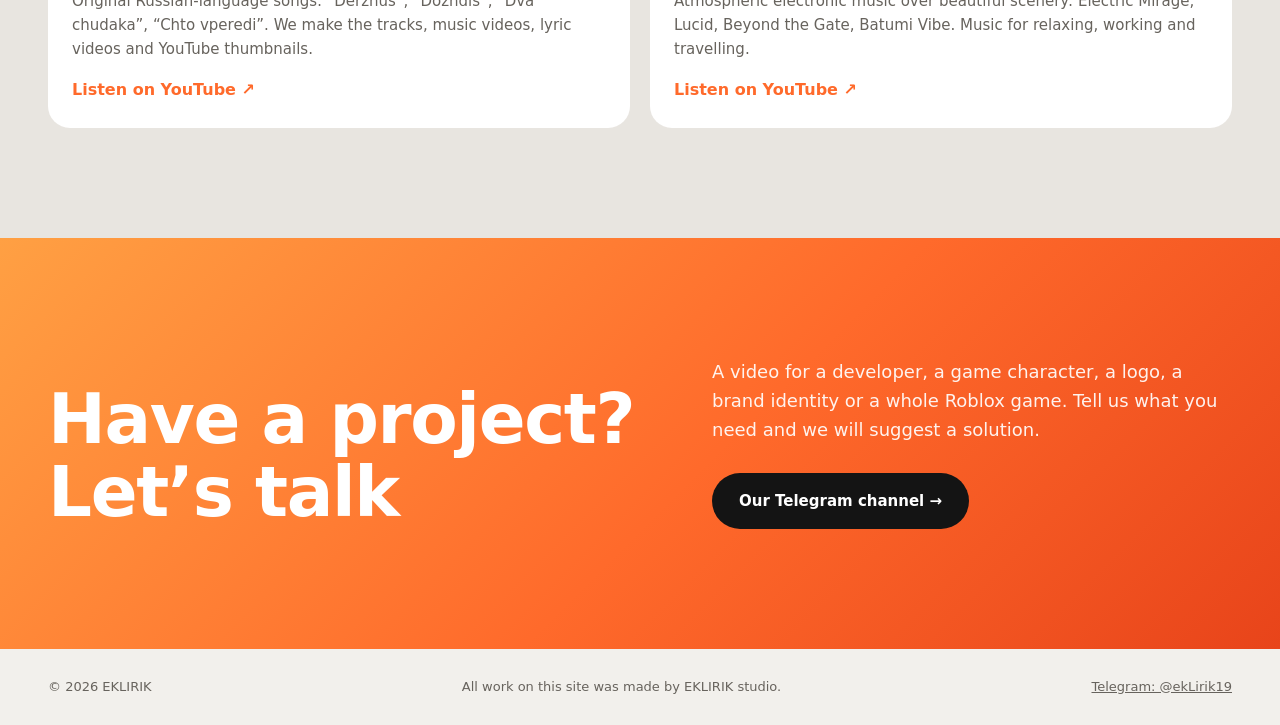
==== commit 2b8e9102: "Add 3D Pro section (anatomy model)" ====
--- a/index.html
+++ b/index.html
@@ -13,7 +13,7 @@
 <link rel="preconnect" href="https://fonts.googleapis.com">
 <link rel="preconnect" href="https://fonts.gstatic.com" crossorigin>
 <link href="https://fonts.googleapis.com/css2?family=Manrope:wght@400;500;600;700&family=Unbounded:wght@500;600;700;800&display=swap" rel="stylesheet">
-<link rel="stylesheet" href="assets/style.css">
+<link rel="stylesheet" href="assets/style.css?v=2026-11-18">
 </head>
 <body>
 
@@ -24,6 +24,7 @@
   <nav class="nav" aria-label="Main">
     <a href="#video" data-i18n="nav_video"></a>
     <a href="#models" data-i18n="nav_3d"></a>
+    <a href="#pro3d" data-i18n="nav_pro"></a>
     <a href="#branding" data-i18n="nav_brand"></a>
     <a href="#games" data-i18n="nav_games"></a>
     <a href="#music" data-i18n="nav_music"></a>
@@ -90,6 +91,61 @@
         <p class="head__text" data-i18n="sec3d_d"></p>
       </div>
       <div class="grid3d" id="grid3d"></div>
+    </div>
+  </section>
+
+  <!-- Профессиональные 3D-модели (отдельно от игровых персонажей). Первая: анатомия мышц — промо-петля,
+       демо-просмотрщик, ролики RU/EN, покупка -->
+  <section class="section section--dark" id="pro3d">
+    <div class="wrap">
+      <div class="head">
+        <p class="kicker" data-i18n="secpro_k"></p>
+        <h2 data-i18n-html="secpro_t"></h2>
+        <p class="head__text" data-i18n="secpro_d"></p>
+      </div>
+      <div class="anat" id="anatomy">
+      <div class="anat__head">
+        <span class="anat__num" data-i18n="anat_num"></span>
+        <h3 class="anat__title" data-i18n="secanat_t"></h3>
+        <p class="anat__lead" data-i18n="secanat_d"></p>
+      </div>
+      <div class="anat__promo reveal">
+        <video id="anatPromo" muted loop playsinline preload="none" disablepictureinpicture
+          poster="media/anatomy/promo.jpg" data-src="media/anatomy/promo.mp4" aria-hidden="true"></video>
+      </div>
+      <div class="anat__grid">
+        <div class="anat__feat reveal">
+          <h3 data-i18n="anat_feat_t"></h3>
+          <ul id="anatFeat"></ul>
+        </div>
+        <div class="anat__demo reveal">
+          <a class="anat__shot" id="anatShot" href="anatomy-demo/" target="_blank" rel="noopener">
+            <img id="anatShotImg" src="media/anatomy/demo_ru.jpg" alt="" loading="lazy" width="1200" height="675">
+            <span class="anat__badge" data-i18n="anat_badge"></span>
+            <span class="anat__open" data-i18n="anat_demo_btn"></span>
+          </a>
+          <h3 data-i18n="anat_demo_t"></h3>
+          <p data-i18n="anat_demo_d"></p>
+          <div class="anat__btns" id="anatBtns"></div>
+        </div>
+      </div>
+      <div class="anat__videos">
+        <figure class="anat__vid reveal" data-lang="ru">
+          <figcaption><b>RU</b><span data-i18n="anat_vid_ru"></span><i>1:17</i></figcaption>
+          <div class="anat__frame">
+            <video controls preload="none" playsinline disablepictureinpicture controlslist="nodownload noplaybackrate"
+              poster="media/anatomy/tour_ru.jpg" src="media/anatomy/tour_ru.mp4"></video>
+          </div>
+        </figure>
+        <figure class="anat__vid reveal" data-lang="en">
+          <figcaption><b>EN</b><span data-i18n="anat_vid_en"></span><i>1:17</i></figcaption>
+          <div class="anat__frame">
+            <video controls preload="none" playsinline disablepictureinpicture controlslist="nodownload noplaybackrate"
+              poster="media/anatomy/tour_en.jpg" src="media/anatomy/tour_en.mp4"></video>
+          </div>
+        </figure>
+      </div>
+      </div>
     </div>
   </section>
 
@@ -165,7 +221,7 @@
 </div>
 
 <script src="assets/media.js"></script>
-<script src="assets/content.js"></script>
-<script src="assets/app.js"></script>
+<script src="assets/content.js?v=2026-11-18"></script>
+<script src="assets/app.js?v=2026-11-18"></script>
 </body>
 </html>
--- a/assets/style.css
+++ b/assets/style.css
@@ -324,6 +324,56 @@
 .chan__link { font-weight: 700; color: var(--accent); }
 .soonbox { margin: 0; padding: 44px 24px; border: 1px dashed rgba(0, 0, 0, .18); border-radius: var(--radius); color: var(--muted); text-align: center; }
 
+/* ---------- 3D Pro: анатомия ---------- */
+/* «Профессиональные» — длинное слово: заголовок во всю ширину, текст под ним */
+#pro3d .head { grid-template-columns: 1fr; }
+#pro3d .head h2 { font-size: clamp(26px, 6.2vw, 72px); overflow-wrap: anywhere; }
+#pro3d .head__text { justify-self: start; max-width: 680px; margin-top: 12px; }
+.nw { white-space: nowrap; }
+.anat__head { margin-bottom: 28px; }
+.anat__num {
+  display: inline-block; padding: 5px 11px; border-radius: 99px; border: 1px solid rgba(255, 106, 43, .5); color: var(--accent-2);
+  font: 700 11px/1.3 var(--text); letter-spacing: .12em; text-transform: uppercase;
+}
+.anat__title { font-size: clamp(28px, 3.6vw, 48px); margin: 16px 0 14px; }
+.anat__lead { margin: 0; max-width: 760px; color: var(--on-dark-muted); font-size: 17px; }
+.anat__promo {
+  position: relative; aspect-ratio: 16 / 9; border-radius: var(--radius); overflow: hidden;
+  background: #0e0f13; border: 1px solid var(--dark-line);
+}
+.anat__promo video { width: 100%; height: 100%; object-fit: cover; pointer-events: none; }
+.anat__grid { display: grid; grid-template-columns: minmax(0, 1fr) minmax(0, 1.1fr); gap: 28px; margin-top: 28px; }
+.anat__feat, .anat__demo { padding: clamp(22px, 3vw, 36px); border-radius: var(--radius); background: var(--dark-2); border: 1px solid var(--dark-line); }
+.anat__grid h3 { font-size: clamp(22px, 2.4vw, 30px); margin: 0 0 18px; }
+.anat__feat ul { margin: 0; padding: 0; list-style: none; display: grid; gap: 12px; color: #d3cfc8; font-size: 15.5px; }
+.anat__feat li { display: flex; gap: 12px; }
+.anat__feat li::before { content: ''; flex: none; width: 7px; height: 7px; margin-top: 9px; border-radius: 50%; background: var(--accent); }
+.anat__shot { position: relative; display: block; margin-bottom: 22px; border-radius: 16px; overflow: hidden; aspect-ratio: 16 / 9; background: #0e0f13; }
+.anat__shot img { width: 100%; height: 100%; object-fit: cover; transition: transform .8s cubic-bezier(.2, .7, .2, 1); }
+.anat__shot:hover img { transform: scale(1.03); }
+.anat__badge {
+  position: absolute; left: 14px; top: 14px; padding: 5px 11px; border-radius: 99px; background: var(--accent); color: #fff;
+  font: 700 11px/1.3 var(--text); letter-spacing: .1em; text-transform: uppercase;
+}
+.anat__open {
+  position: absolute; right: 14px; bottom: 14px; padding: 9px 15px; border-radius: 99px; background: rgba(15, 15, 17, .78);
+  color: #fff; font-weight: 700; font-size: 14px; backdrop-filter: blur(6px); transition: background .2s;
+}
+.anat__shot:hover .anat__open { background: var(--accent); }
+.anat__demo p { margin: 0; color: var(--on-dark-muted); }
+.anat__btns { display: flex; flex-wrap: wrap; align-items: center; gap: 12px; margin-top: 24px; }
+.anat__soon { flex-basis: 100%; margin: 4px 0 0; font-size: 13px; color: var(--on-dark-muted); }
+.anat__videos { display: grid; grid-template-columns: 1fr 1fr; gap: 28px; margin-top: 28px; }
+.anat__videos.en-first .anat__vid[data-lang="en"] { order: -1; }
+.anat__vid { margin: 0; }
+.anat__vid figcaption { display: flex; align-items: center; gap: 10px; margin-bottom: 12px; font: 600 17px/1.25 var(--display); }
+.anat__vid figcaption b {
+  padding: 4px 9px; border-radius: 8px; background: var(--accent); color: #fff; font: 700 12px/1.2 var(--text); letter-spacing: .08em;
+}
+.anat__vid figcaption i { margin-left: auto; font: 600 13px/1 var(--text); font-style: normal; color: var(--on-dark-muted); }
+.anat__frame { aspect-ratio: 16 / 9; border-radius: 16px; overflow: hidden; background: #000; border: 1px solid var(--dark-line); }
+.anat__frame video { width: 100%; height: 100%; object-fit: contain; background: #000; }
+
 /* ---------- responsive ---------- */
 @media (max-width: 1080px) {
   .modal__box { grid-template-columns: 1fr 340px; }
@@ -340,6 +390,7 @@
   .game:nth-child(even) .game__media { order: 0; }
   .contact__inner { grid-template-columns: 1fr; }
   .stats { grid-template-columns: repeat(2, 1fr); }
+  .anat__grid, .anat__videos { grid-template-columns: 1fr; gap: 20px; }
   .modal { padding: 0; }
   .modal__box { height: 100%; border-radius: 0; grid-template-columns: 1fr; grid-template-rows: 58vh 1fr; }
   .info { border-left: 0; border-top: 1px solid var(--dark-line); padding: 24px 18px; }
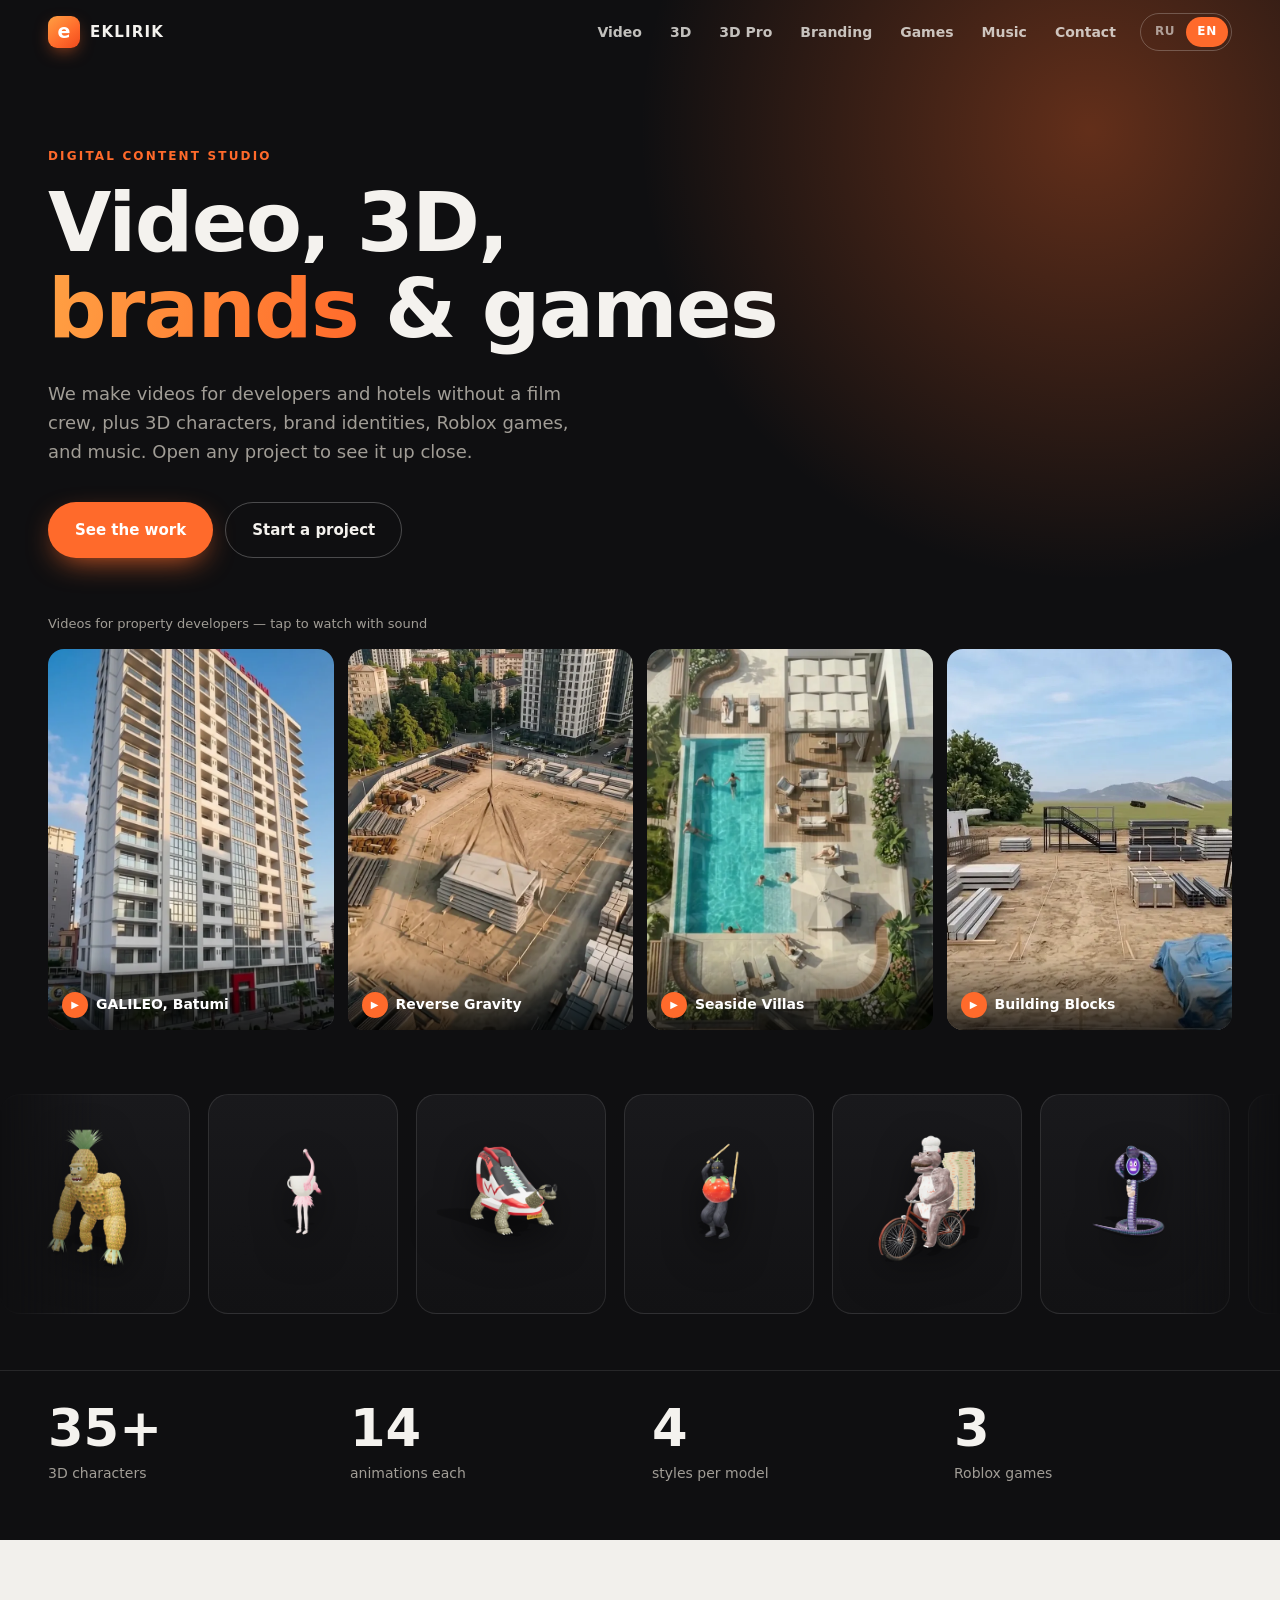
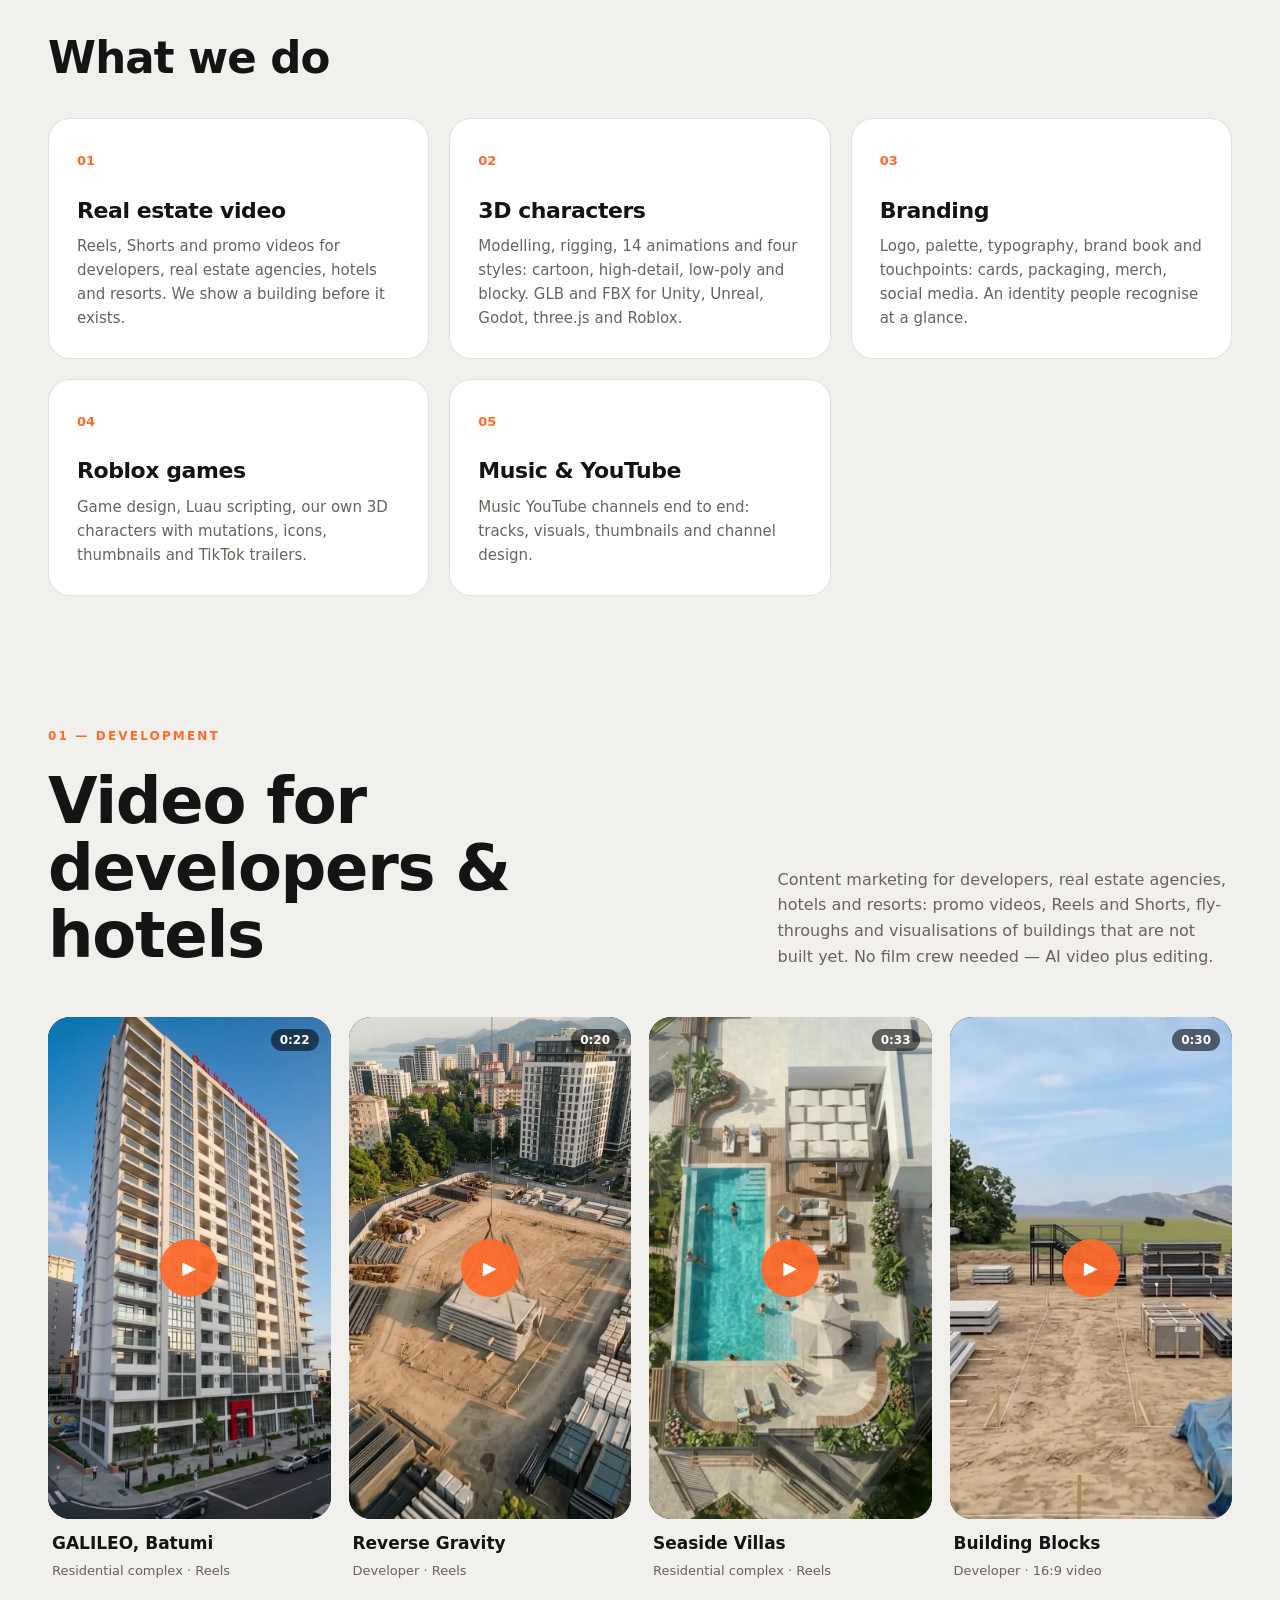
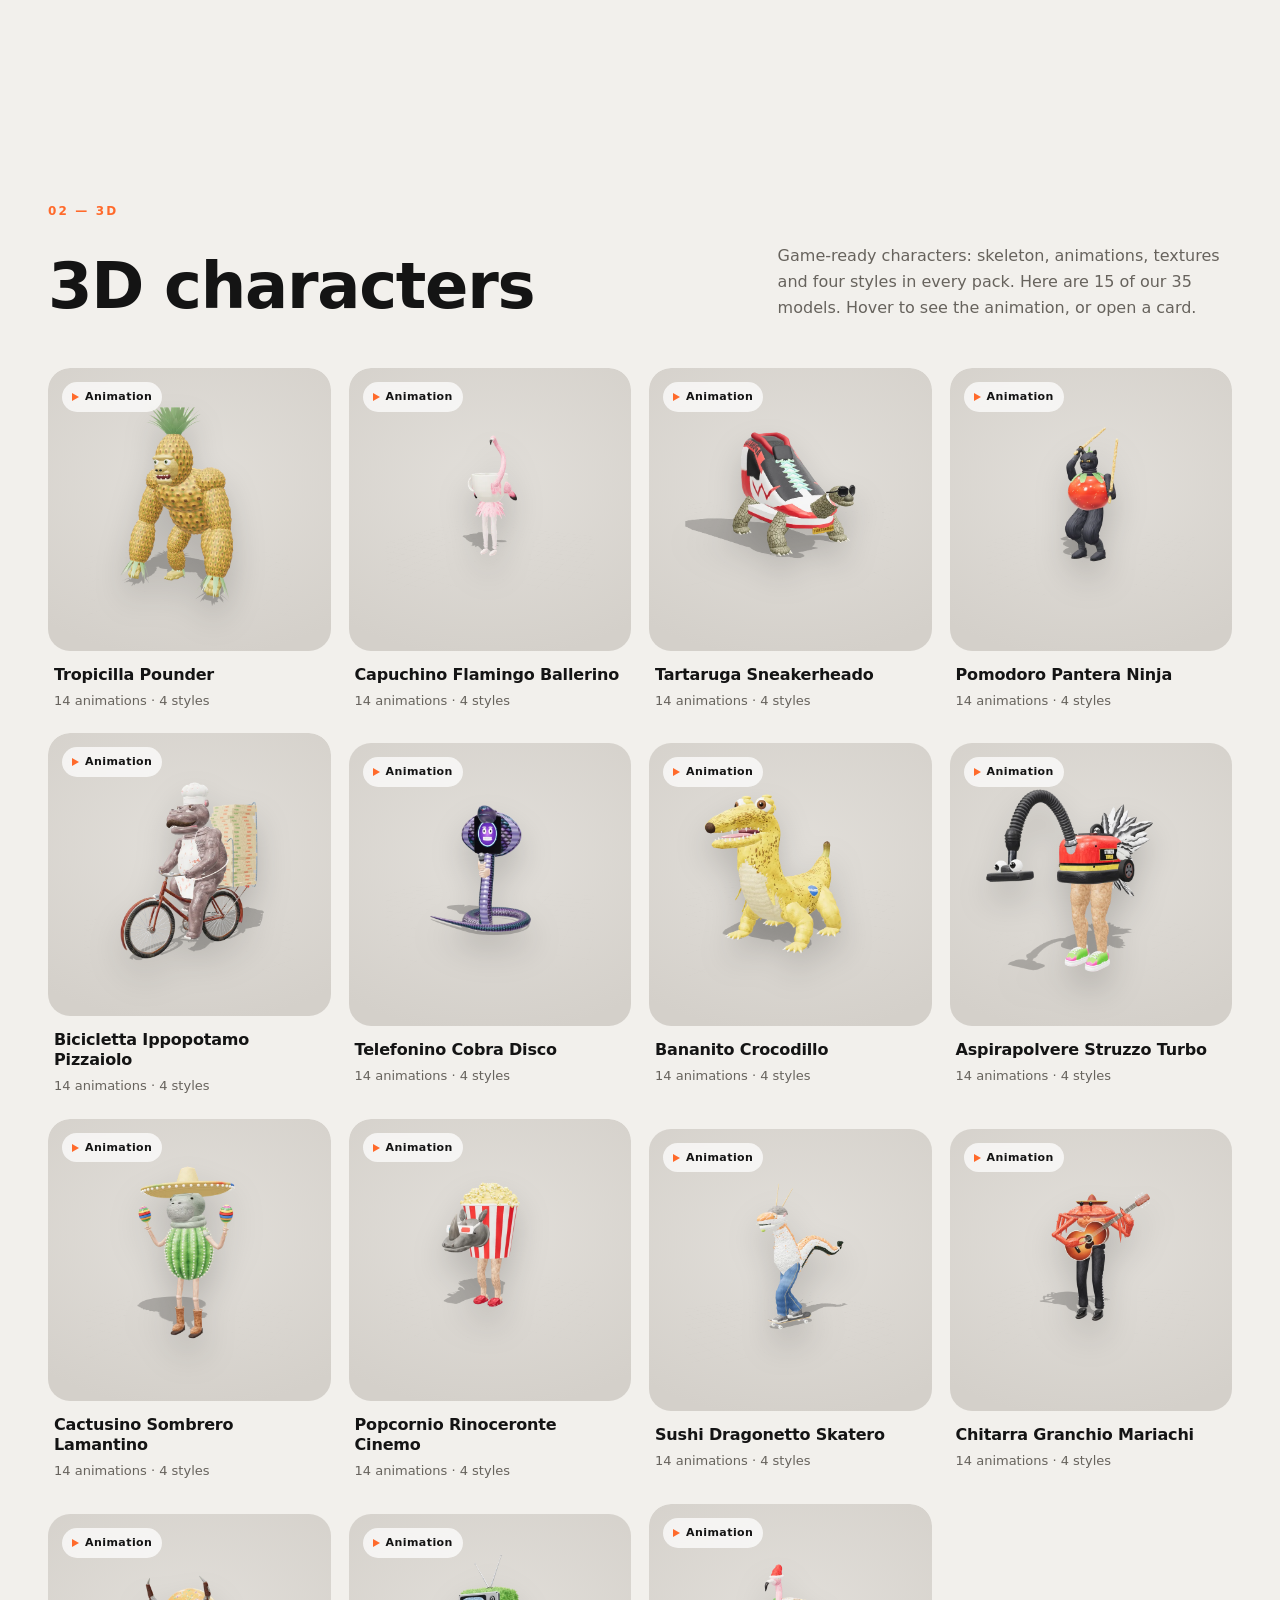
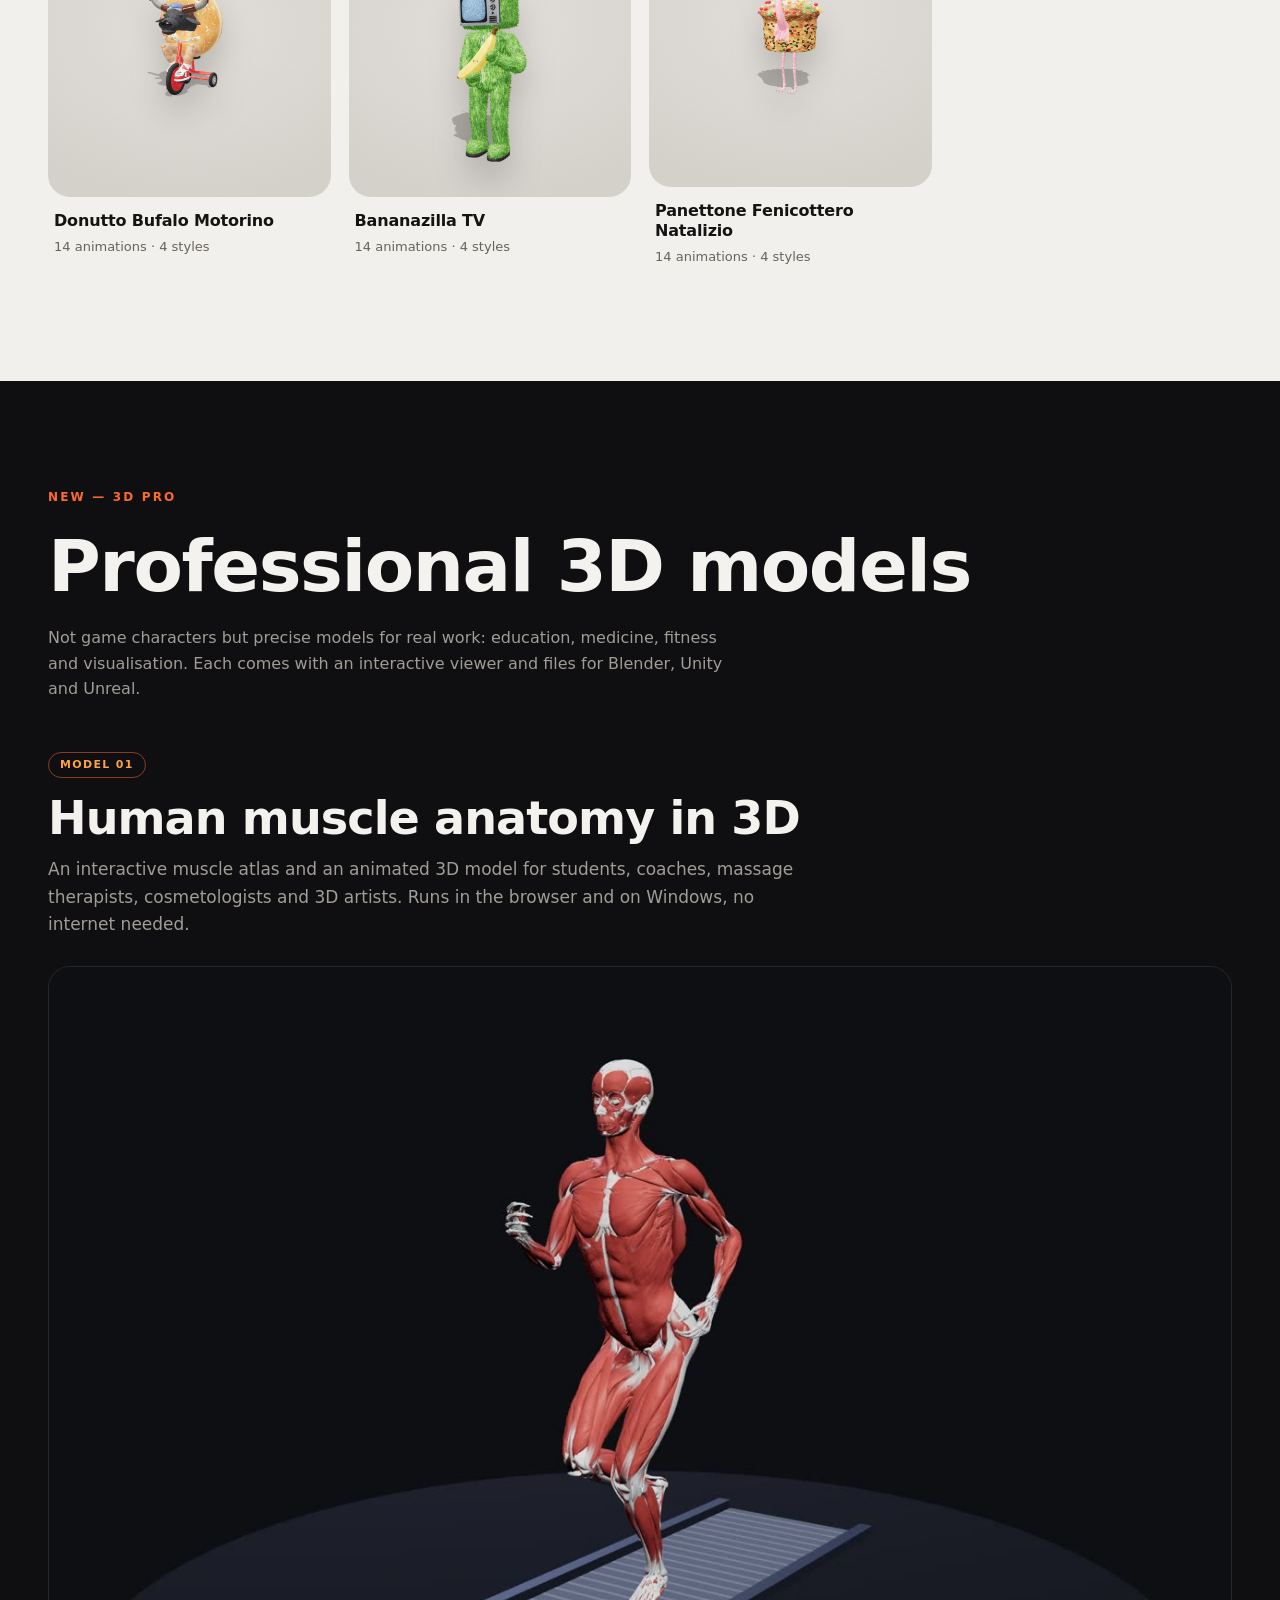
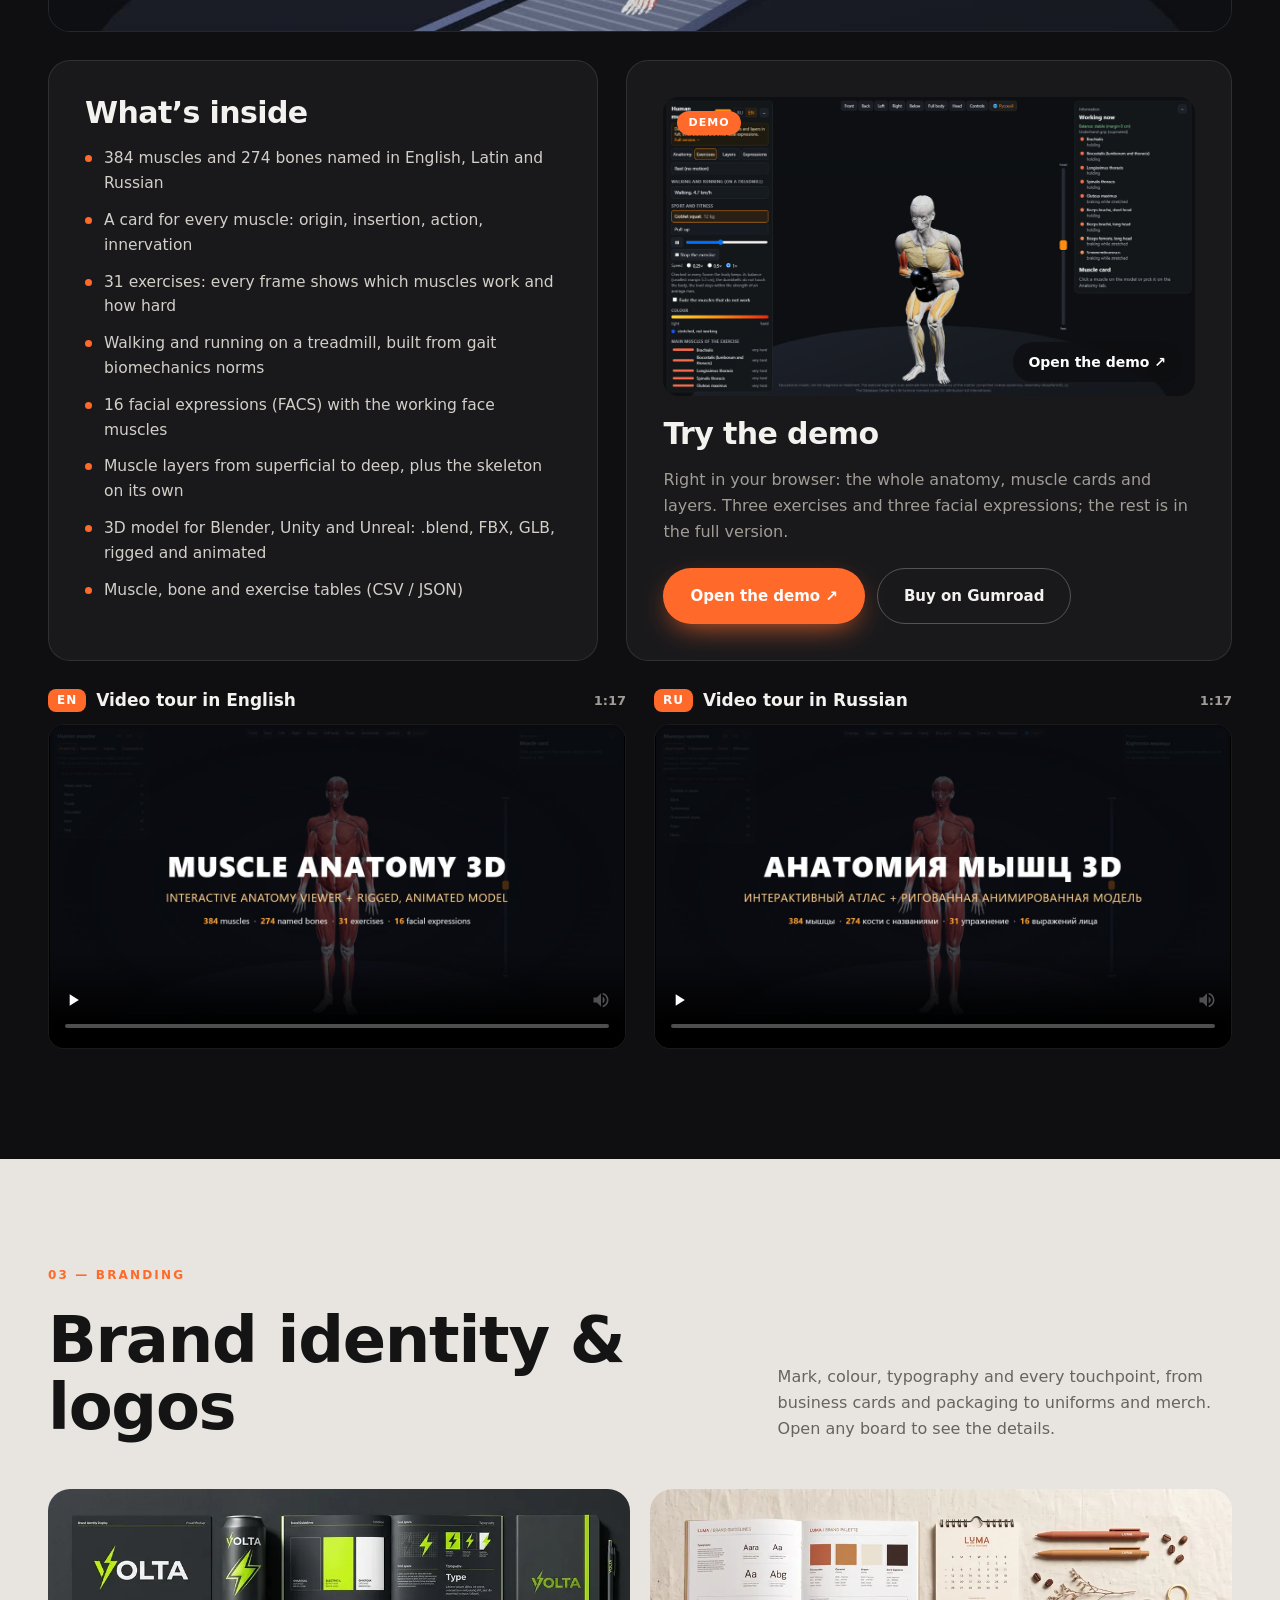
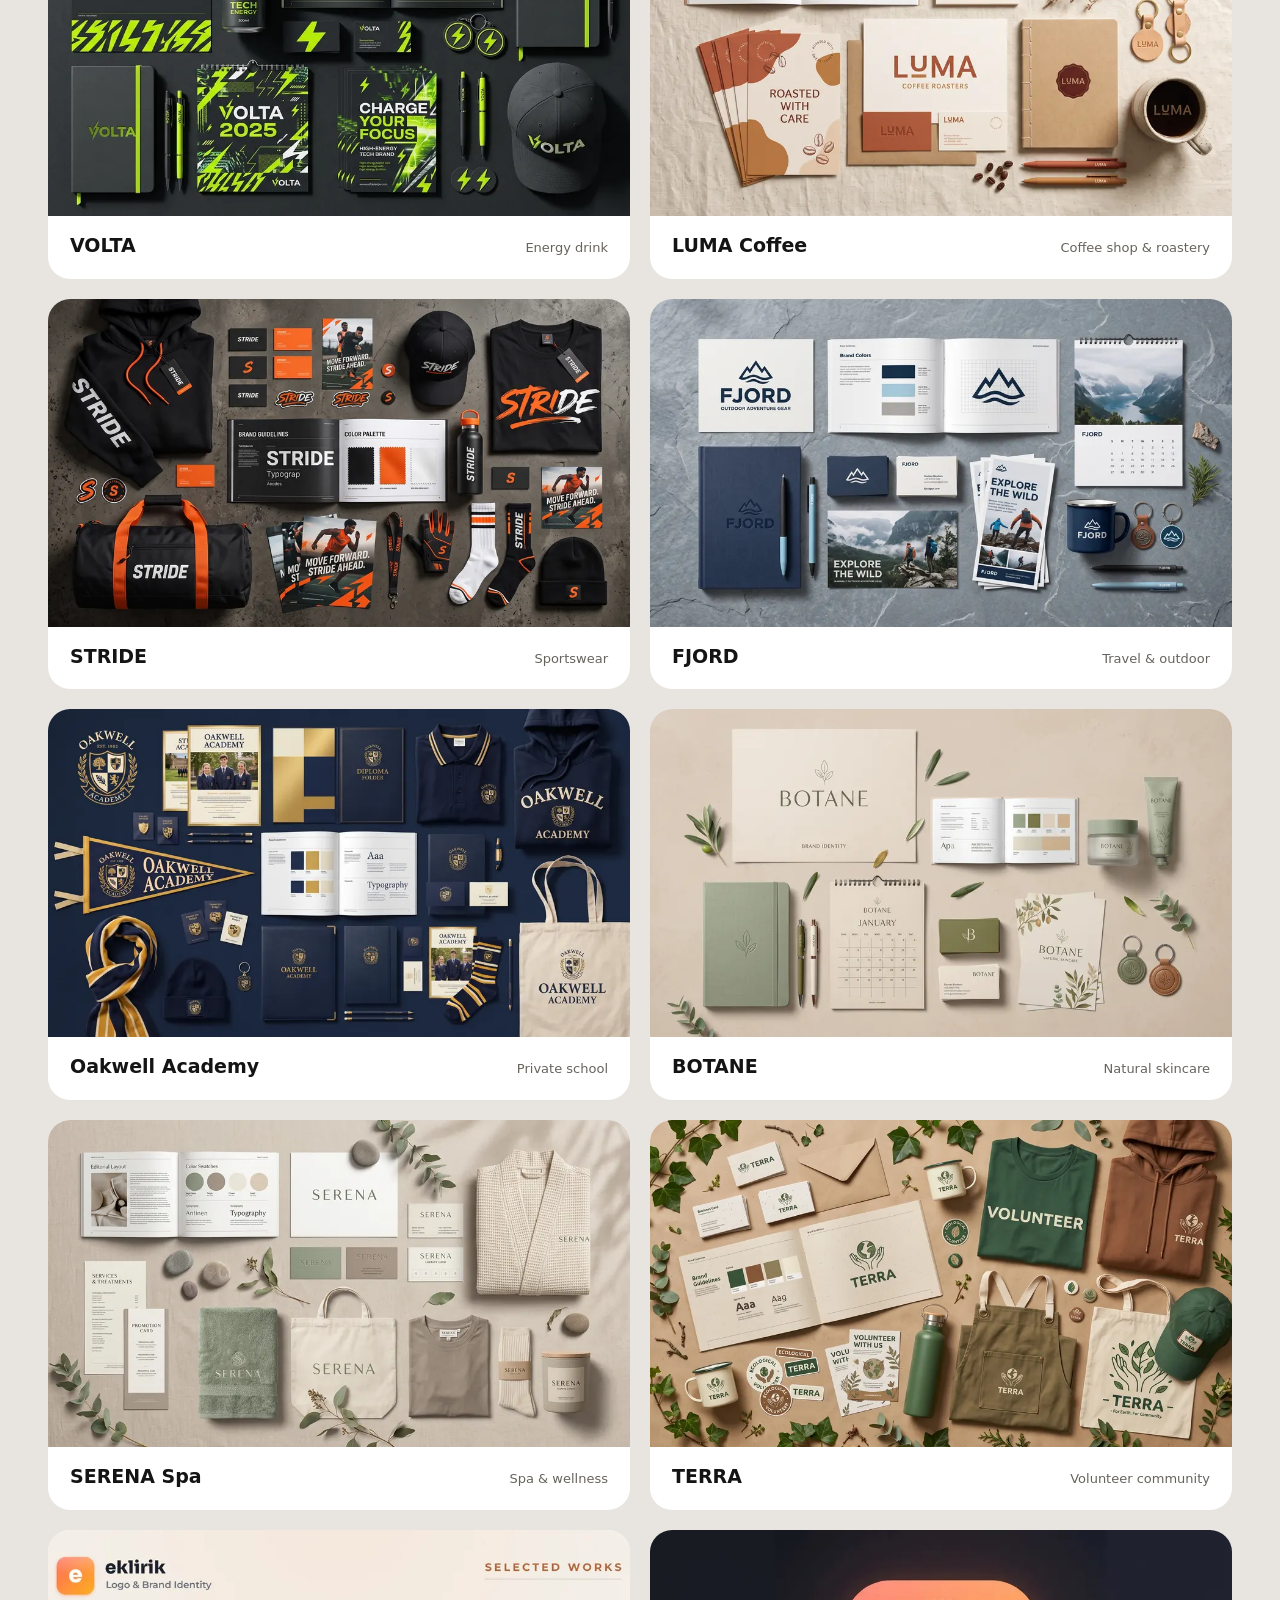
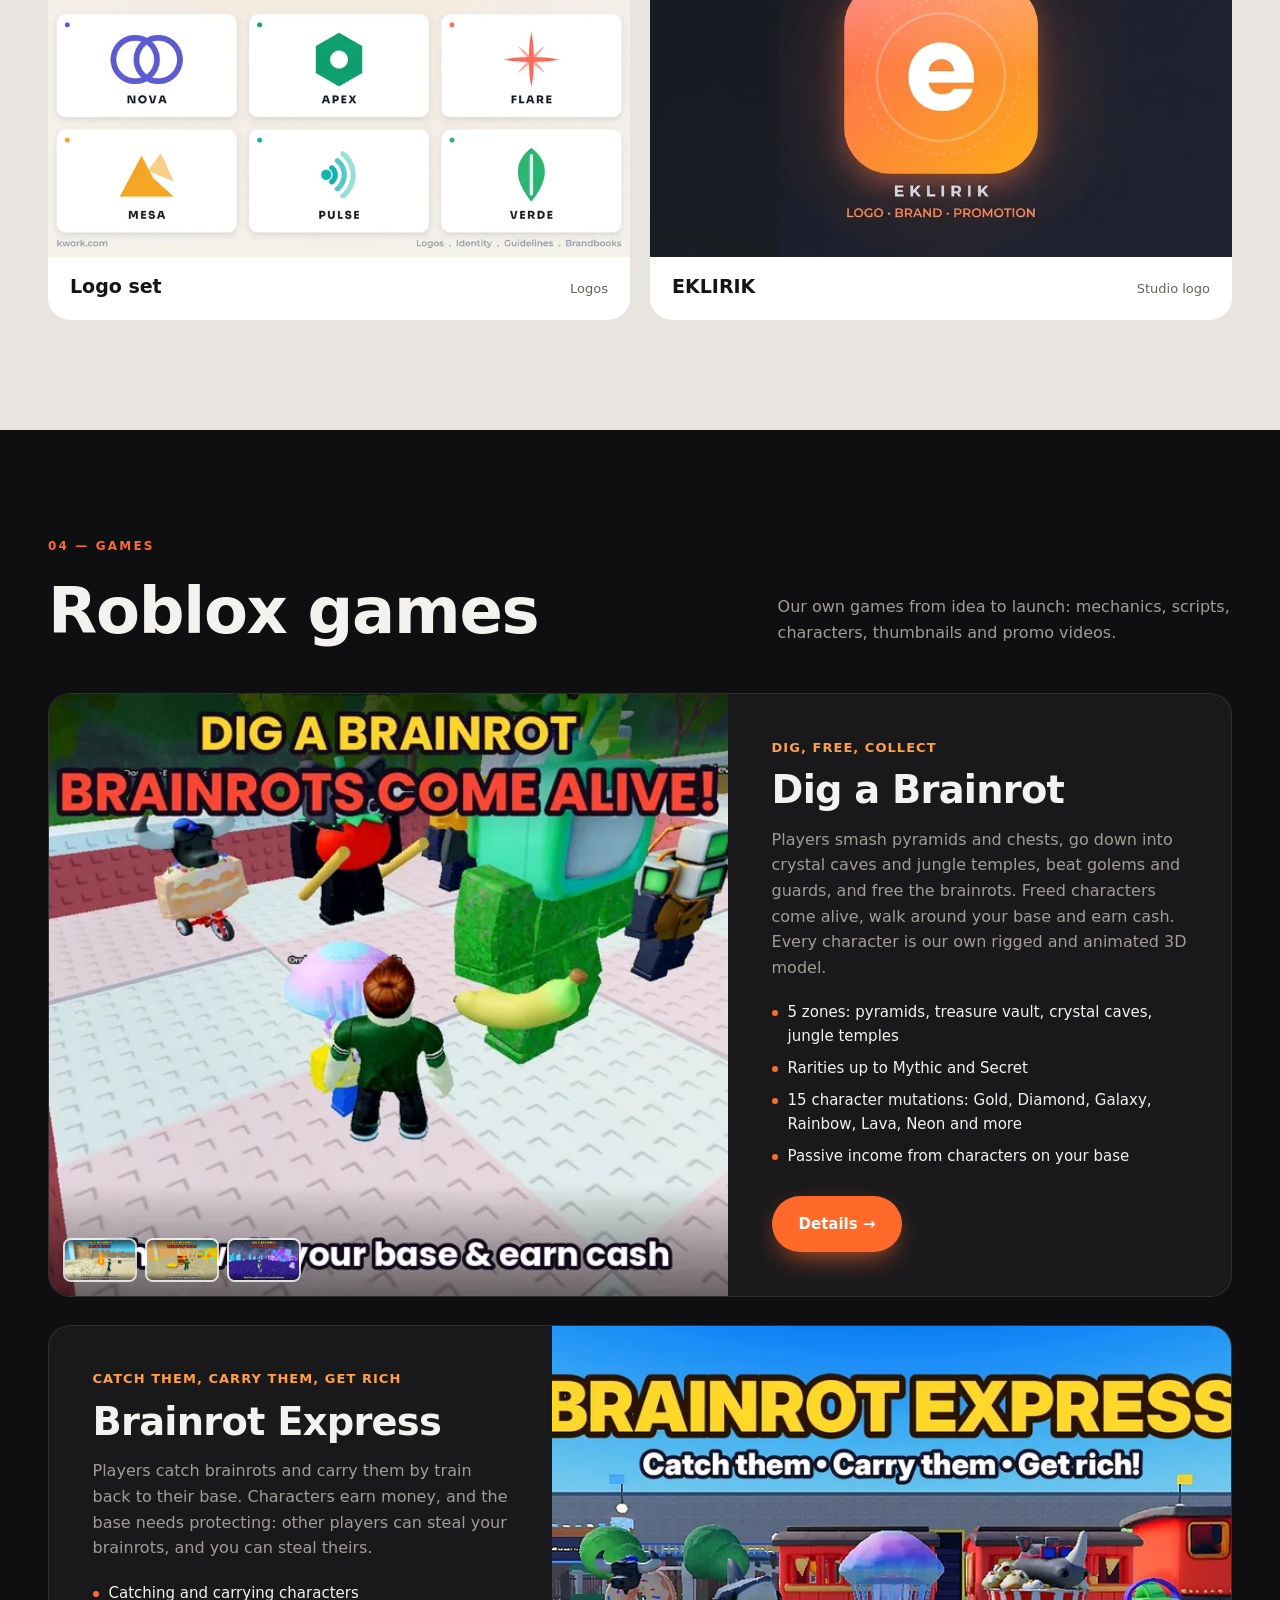
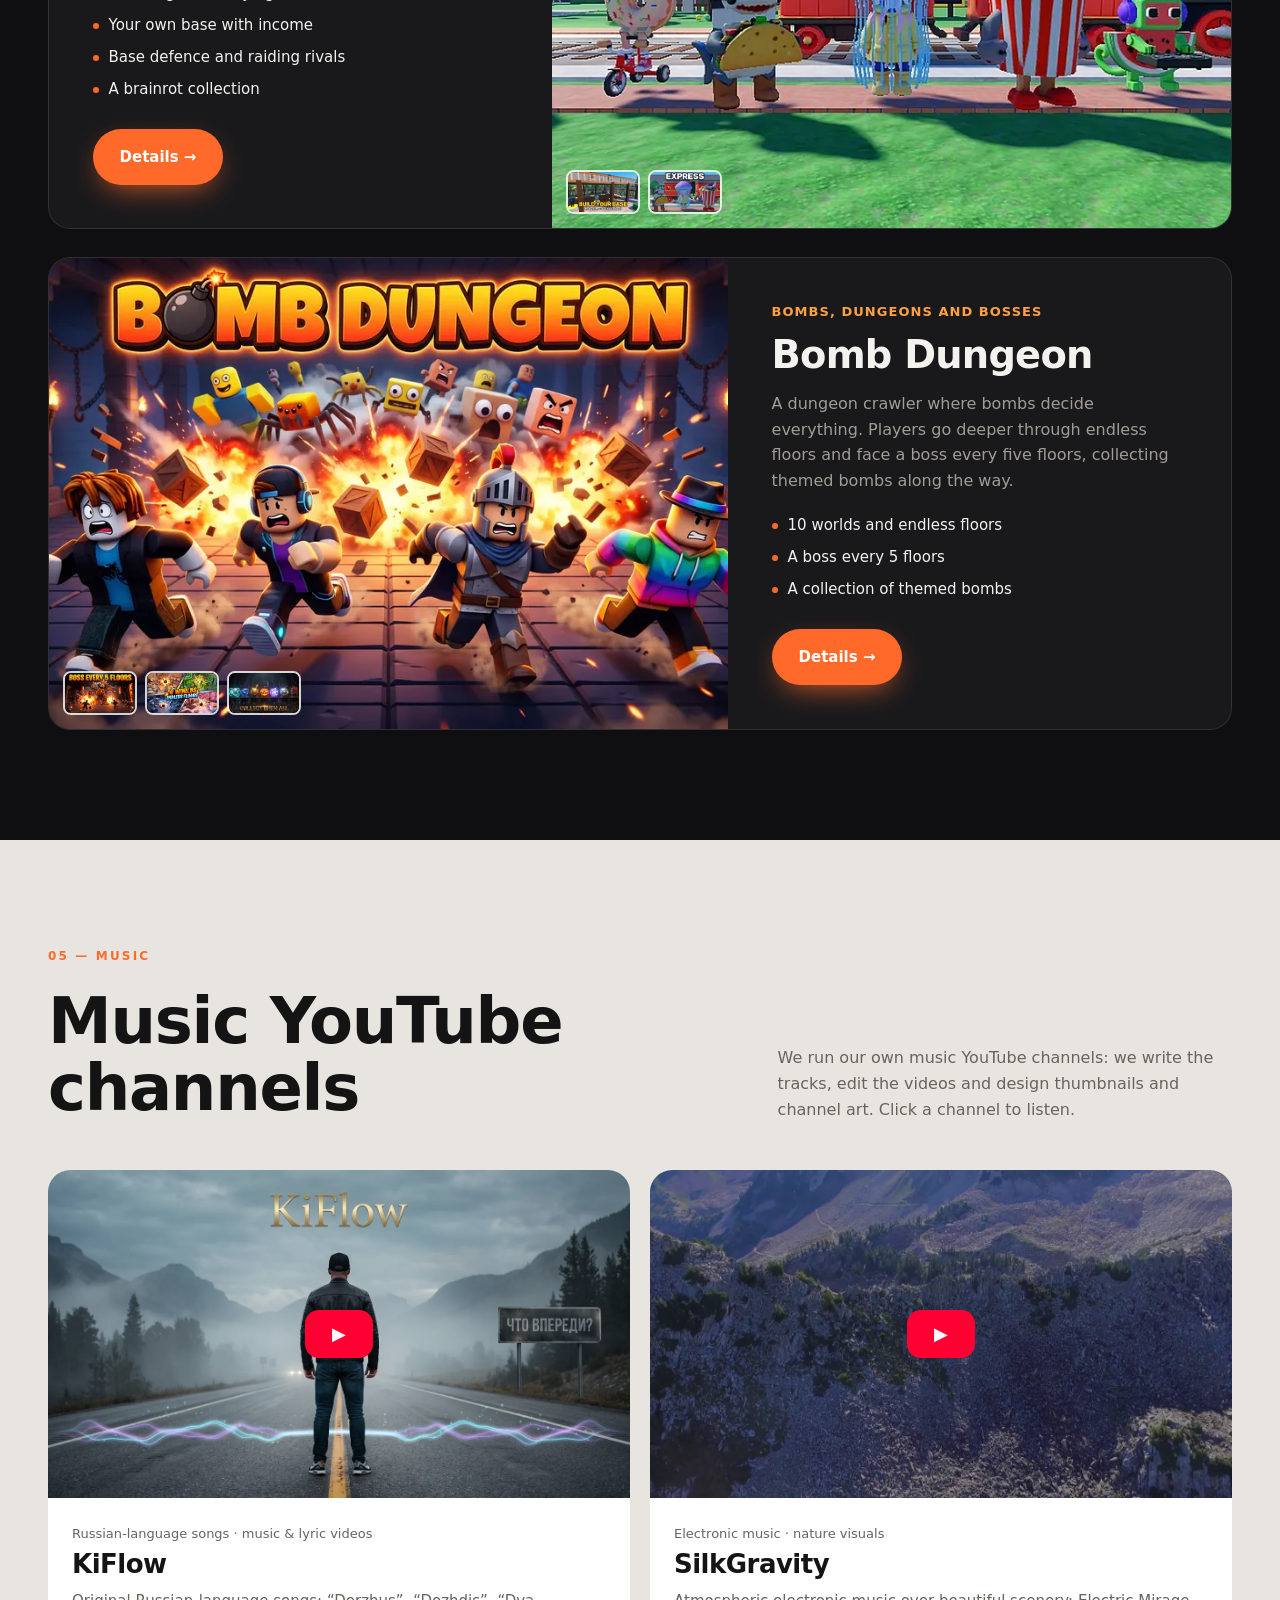
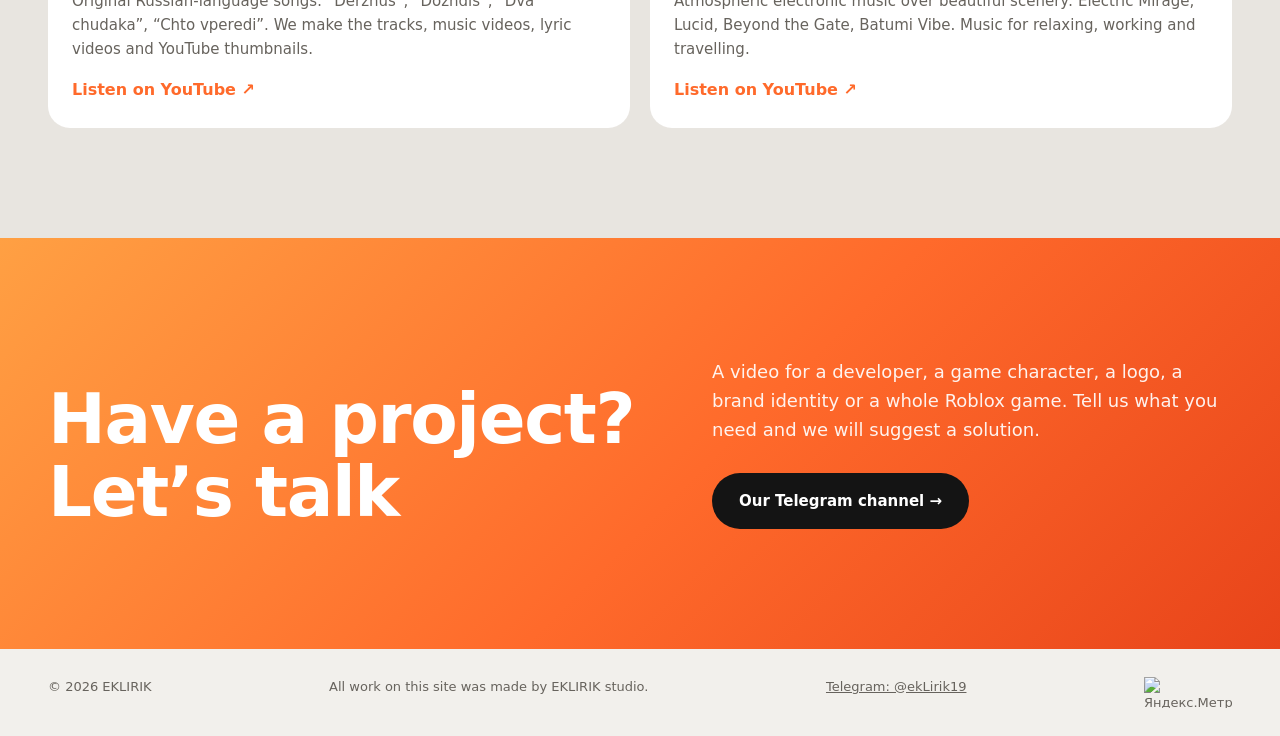
==== commit 7e930c39: "Add files via upload" ====
--- a/index.html
+++ b/index.html
@@ -197,6 +197,7 @@
   <span>© 2026 EKLIRIK</span>
   <span data-i18n="footer"></span>
   <a href="https://t.me/ekLirik19" target="_blank" rel="noopener">Telegram: @ekLirik19</a>
+  <a class="foot__stat" href="https://metrika.yandex.ru/stat/?id=114337925&amp;from=informer" target="_blank" rel="nofollow noopener"><img src="https://informer.yandex.ru/informer/114337925/3_1_FF8F4FFF_FF6A2BFF_1_pageviews" style="width:88px;height:31px;border:0" alt="Яндекс.Метрика" title="Яндекс.Метрика: данные за сегодня (просмотры, визиты и уникальные посетители)" class="ym-advanced-informer" data-cid="114337925" data-lang="ru"></a>
 </footer>
 
 <!-- Окно просмотра работы -->
